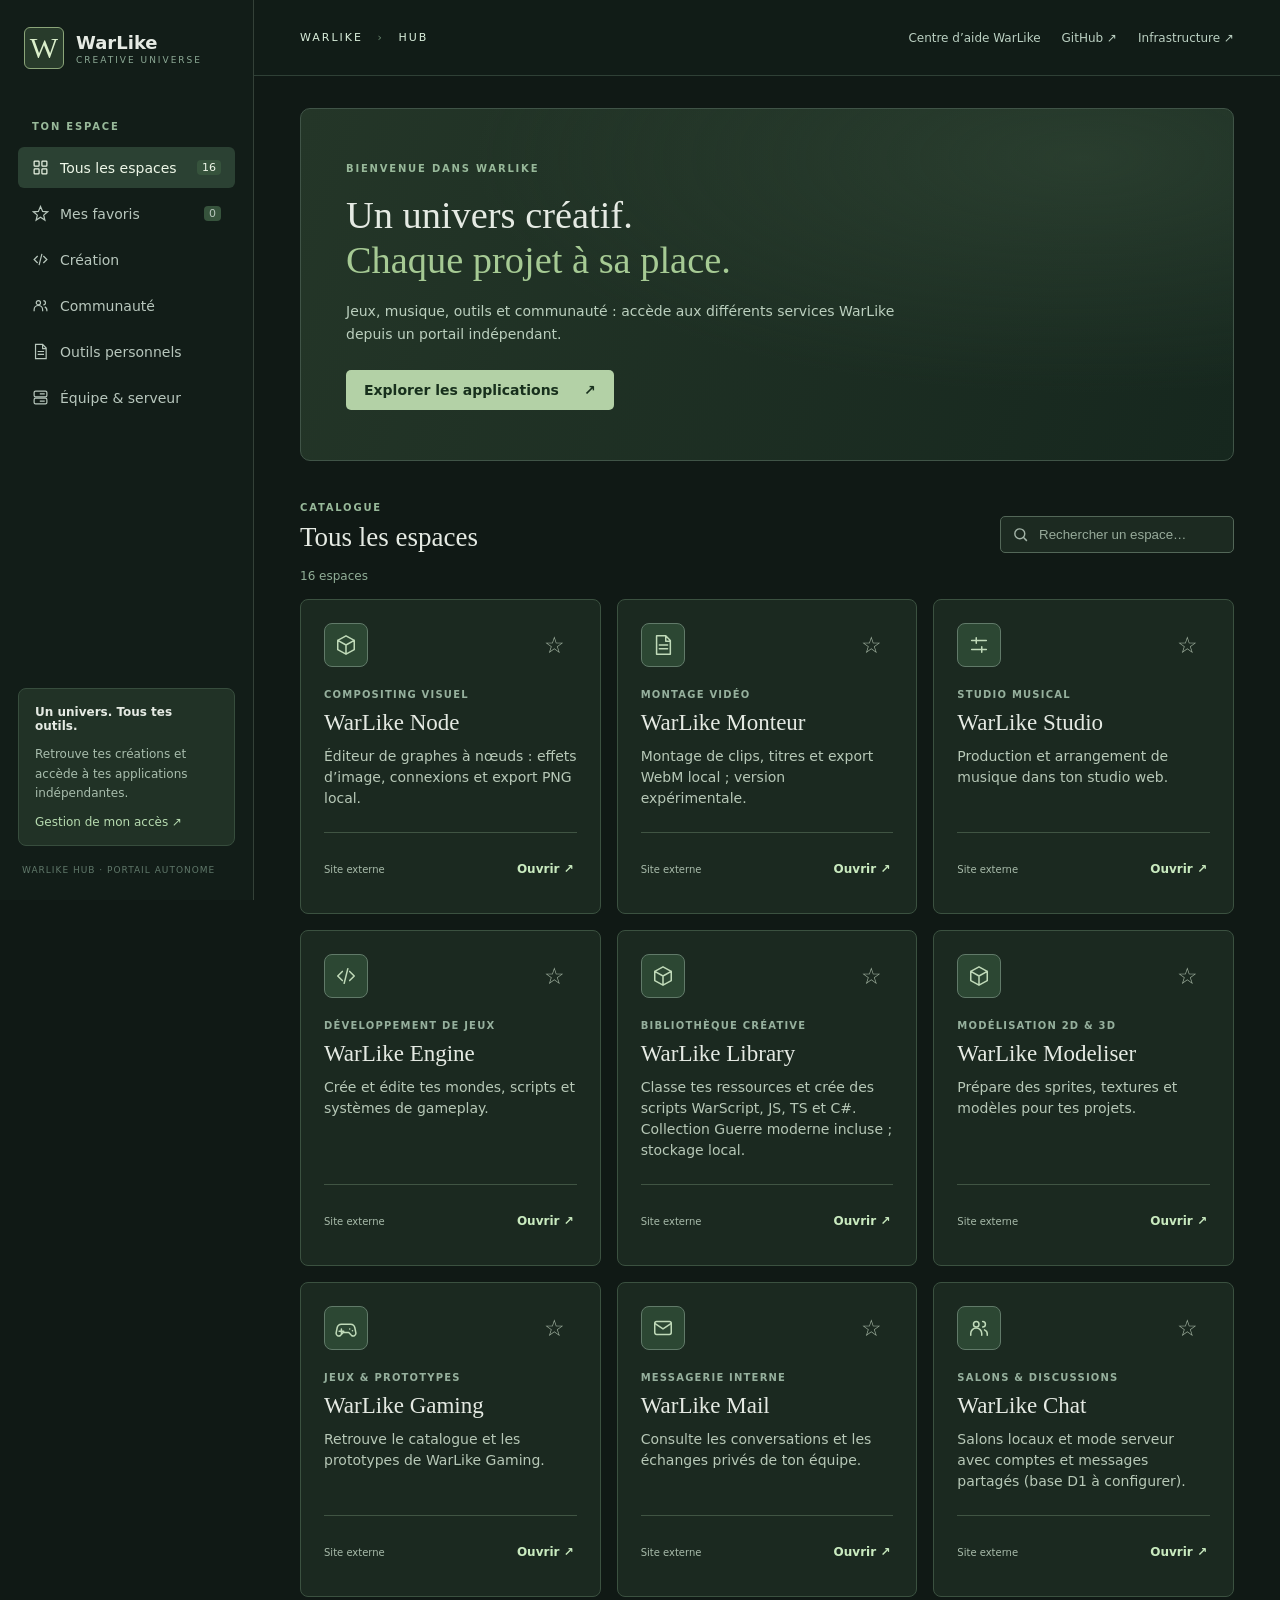
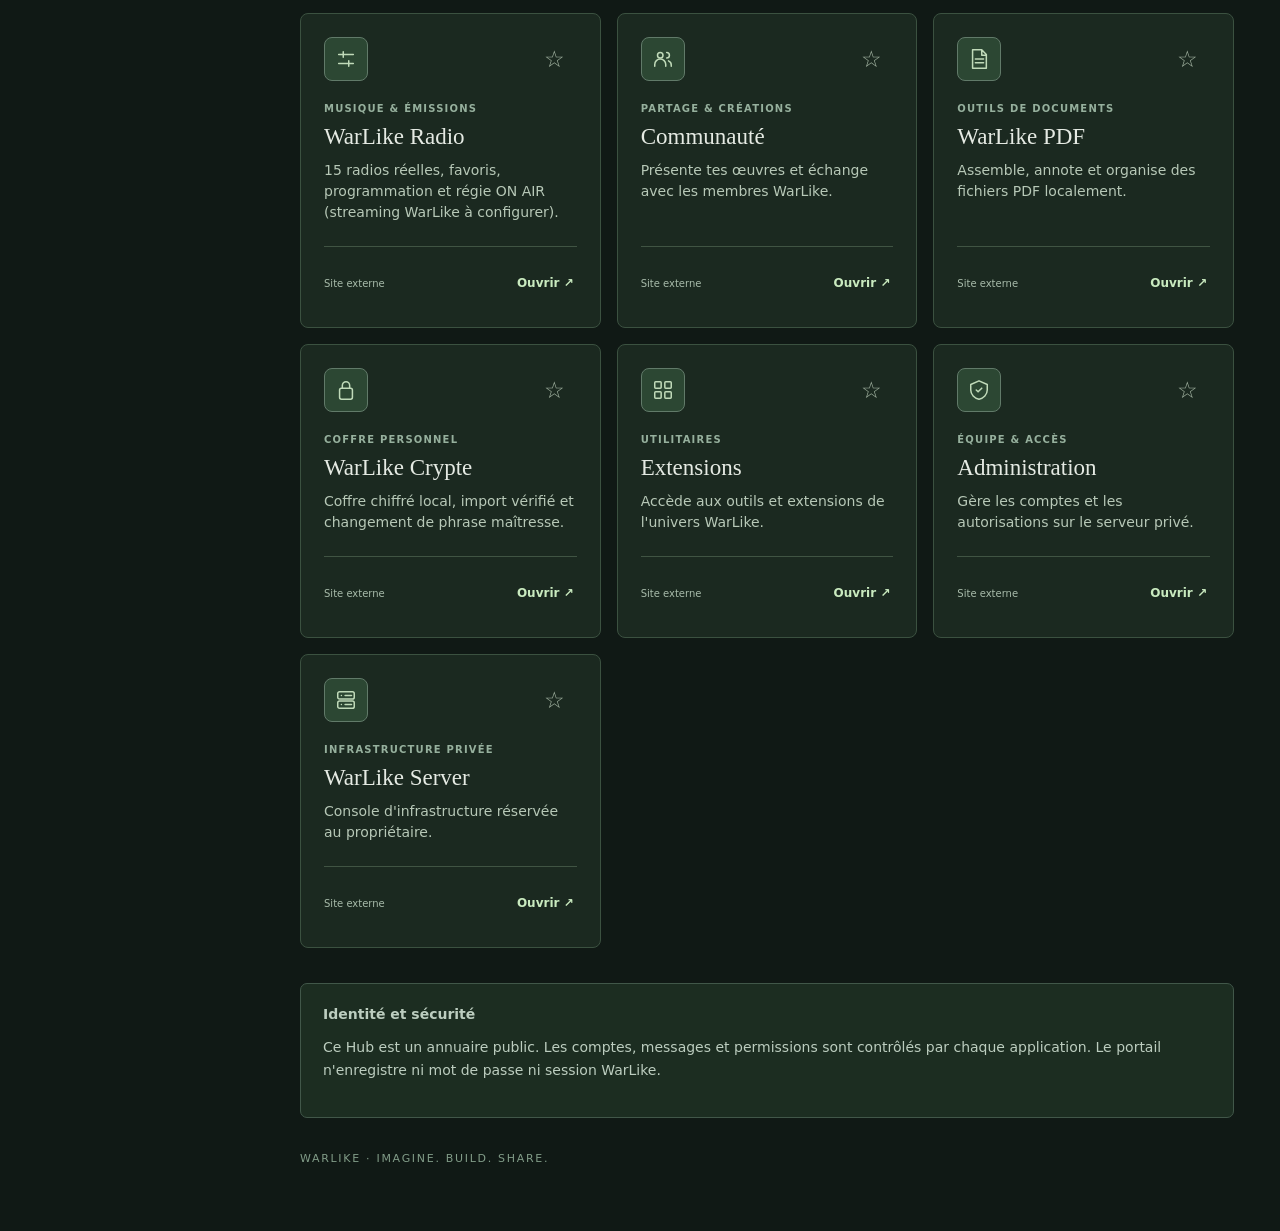
==== index.html @ c3c3ffdd "docs: expose shared user guide in WarLike Hub header" ====
<!doctype html><html lang="fr"><head><meta charset="utf-8"><meta name="viewport" content="width=device-width,initial-scale=1"><meta name="theme-color" content="#111b18"><title>WarLike Hub — Creative Universe</title><link rel="stylesheet" href="./style.css"></head><body><div class="mobileHeader"><button id="menuToggle" class="menuToggle" type="button" aria-controls="sidebar" aria-expanded="false" aria-label="Ouvrir le menu"><span aria-hidden="true">☰</span><span>Menu</span></button><a href="./" class="mobileBrand" aria-label="WarLike Hub accueil">WARLIKE <span>HUB</span></a><a class="mobileExplore" href="#applications">Applications</a></div><div id="menuBackdrop" class="menuBackdrop" hidden></div><div class="layout"><aside class="side" id="sidebar"><a class="brand" href="./" aria-label="WarLike Hub accueil"><span class="mark">W</span><span><strong>WarLike</strong><small>CREATIVE UNIVERSE</small></span></a><div class="sideLabel">TON ESPACE</div><button class="sideClose" id="menuClose" type="button" aria-label="Fermer le menu">✕ Fermer</button><nav id="nav" class="nav" aria-label="Dossiers"></nav><div class="sideNote"><strong>Un univers. Tous tes outils.</strong><p>Retrouve tes créations et accède à tes applications indépendantes.</p><a href="https://warlike-server.vikktor7.chatgpt.site/inscription" target="_blank" rel="noopener noreferrer">Gestion de mon accès ↗</a></div><p class="footSide">WARLIKE HUB · PORTAIL AUTONOME</p></aside><main class="content"><header class="topbar"><div class="crumb">WARLIKE <span>›</span> HUB</div><div class="toplinks"><a href="./guide.html">Centre d’aide WarLike</a><a href="https://github.com/Motherlode94/WarLike-Hub" target="_blank" rel="noopener noreferrer">GitHub ↗</a><a href="https://warlike-server.vikktor7.chatgpt.site/serveur" target="_blank" rel="noopener noreferrer" title="Infrastructure réservée au propriétaire">Infrastructure ↗</a></div></header><div class="inner"><section class="hero"><span class="eyebrow">BIENVENUE DANS WARLIKE</span><h1>Un univers créatif.<br><em>Chaque projet à sa place.</em></h1><p>Jeux, musique, outils et communauté : accède aux différents services WarLike depuis un portail indépendant.</p><a class="primary" href="#applications">Explorer les applications <span aria-hidden="true">↗</span></a></section><section id="applications" class="directory"><div class="directoryHeading"><div><span class="eyebrow">CATALOGUE</span><h2 id="sectionTitle">Tous les espaces</h2></div><label class="search"><span class="sr">Rechercher un service</span><svg viewBox="0 0 24 24" aria-hidden="true"><circle cx="11" cy="11" r="7"/><path d="m16 16 5 5"/></svg><input id="search" type="search" placeholder="Rechercher un espace…"></label></div><div id="info" class="info"></div><div id="cards" class="cards"></div><div id="empty" class="empty" hidden>Aucune application ne correspond à ta recherche.</div></section><section class="notice"><strong>Identité et sécurité</strong><p>Ce Hub est un annuaire public. Les comptes, messages et permissions sont contrôlés par chaque application. Le portail n'enregistre ni mot de passe ni session WarLike.</p></section><footer>WARLIKE · IMAGINE. BUILD. SHARE.</footer></div></main></div><script type="module" src="./app.js"></script></body></html>
---- style.css ----
:root{font:14px system-ui,Inter,'Segoe UI',sans-serif;color:#e5eae3;background:#101915}*{box-sizing:border-box}html{scroll-behavior:smooth}body{margin:0}a{color:inherit;text-decoration:none}a:hover{text-decoration:none}.layout{display:grid;grid-template-columns:254px minmax(0,1fr);min-height:100vh}.side{background:#121d18;border-right:1px solid #344138;padding:25px 18px;display:flex;flex-direction:column;position:sticky;top:0;height:100vh}.brand{display:flex;gap:12px;align-items:center;margin:2px 6px 52px}.mark{width:40px;height:42px;display:grid;place-items:center;border:1px solid #8ba579;background:#283b2b;color:#dbefcb;border-radius:6px;font:30px Georgia}.brand strong{font-size:18px}.brand small{display:block;margin-top:2px;font-size:9px;letter-spacing:2px;color:#8daa96}.sideLabel,.eyebrow{color:#98b99a;font-weight:700;letter-spacing:1.8px;font-size:10px}.sideLabel{padding:0 14px;margin-bottom:15px}.nav{display:grid;gap:5px}.nav button{border:0;color:#b8c7bd;font:inherit;background:none;text-align:left;display:flex;align-items:center;gap:11px;padding:12px 14px;border-radius:6px;cursor:pointer}.nav button:hover,.nav button[aria-current="true"]{background:#2b4133;color:#eef7e8}.nav button svg{width:17px;height:17px;stroke:currentColor;fill:none;stroke-width:1.7}.nav button span{margin-left:auto;background:#36533c;border-radius:4px;padding:1px 5px;font-size:11px}.sideNote{margin-top:auto;background:#213226;border:1px solid #374d3d;padding:16px;border-radius:8px;font-size:12px}.sideNote p{color:#a8bdad;line-height:1.6}.sideNote a{color:#b7dbb0}.footSide{font-size:9px;letter-spacing:1px;color:#60786a;margin:19px 4px 0}.content{min-width:0}.topbar{height:76px;display:flex;align-items:center;justify-content:space-between;gap:12px;padding:0 46px;border-bottom:1px solid #2f4036;background:#111c17}.crumb{font-size:11px;letter-spacing:2px;color:#d9eedb}.crumb span{margin:0 9px;color:#6a876f}.toplinks{display:flex;gap:21px;font-size:12px;color:#bbd0c2}.toplinks a:hover{color:#e8fbe1}.inner{max-width:1600px;margin:auto;padding:32px 46px}.hero{background:radial-gradient(ellipse at 84% 14%,#39503c80,transparent 55%),linear-gradient(110deg,#243628,#16271e);border:1px solid #405447;border-radius:10px;padding:50px 45px;margin-bottom:37px;min-height:292px}.hero h1{font:clamp(32px,3vw,53px)/1.16 Georgia,serif;margin:18px 0}.hero em{color:#a6ca94;font-style:normal}.hero p{max-width:570px;color:#bbcfbe;line-height:1.65}.primary{display:inline-flex;background:#b3d1a6;color:#18301d;font-weight:700;padding:12px 18px;border-radius:5px;margin-top:10px;gap:25px}.primary:hover{background:#cbeabb}.directoryHeading{display:flex;justify-content:space-between;gap:18px;align-items:end}.directoryHeading h2{font:27px Georgia;margin:8px 0 0}.search{display:flex;align-items:center;gap:8px;border:1px solid #536758;border-radius:5px;background:#1c2a21;padding:9px 11px}.search svg{width:17px;height:17px;stroke:#a3b4a8;stroke-width:2;fill:none}.search input{border:0;outline:0;background:transparent;color:#e4ede5;min-width:185px}.search input::placeholder{color:#97aa9a}.info{color:#91ae97;font-size:12px;padding:16px 0}.cards{display:grid;grid-template-columns:repeat(3,minmax(0,1fr));gap:16px}.card{display:flex;flex-direction:column;padding:23px;min-height:255px;background:#1b2920;border:1px solid #3b5140;border-radius:8px;transition:transform .14s,border-color .14s}.card:hover{transform:translateY(-2px);border-color:#799c72}.cardTop{display:flex;justify-content:space-between}.appIcon{width:44px;height:44px;padding:10px;border:1px solid #617a69;border-radius:8px;color:#c0dab9;background:#2c4733}.appIcon svg{width:100%;height:100%;stroke:currentColor;stroke-width:1.65;stroke-linecap:round;stroke-linejoin:round;fill:none}.fav{border:0;background:none;color:#a0b19f;font-size:23px;cursor:pointer}.fav[aria-pressed="true"]{color:#e4bf71}.tag{font-size:10px;letter-spacing:1.2px;color:#96b09d;font-weight:700;margin-top:22px}.card h3{margin:10px 0;font:23px Georgia}.card p{margin:0 0 23px;color:#b7c8b7;line-height:1.5;flex:1}.cardFoot{border-top:1px solid #405443;padding-top:15px;display:flex;justify-content:space-between;align-items:center;font-size:12px}.cardFoot a{color:#c9eabf;font-weight:700}.cardFoot small{color:#a8bbaa}.empty,.notice{padding:22px;background:#1c2d21;border:1px solid #415749;border-radius:7px;color:#bccdbf}.notice{margin-top:35px}.notice p{max-width:900px;line-height:1.6}.inner>footer{padding:34px 0;color:#819c88;font-size:11px;letter-spacing:1.7px}.sr{position:absolute;width:1px;height:1px;overflow:hidden;clip:rect(0,0,0,0)}button:focus-visible,a:focus-visible,input:focus-visible{outline:2px solid #bde4a9;outline-offset:3px}@media(max-width:1250px){.cards{grid-template-columns:repeat(2,minmax(0,1fr))}}@media(max-width:850px){.layout{grid-template-columns:1fr}.side{position:static;height:auto;padding:15px}.brand{margin:0 0 18px}.nav{display:flex;gap:3px;overflow:auto}.nav button{white-space:nowrap}.sideLabel,.sideNote,.footSide{display:none}.topbar{padding:0 18px}.inner{padding:24px 18px}.hero{padding:28px 24px}.cards{grid-template-columns:repeat(2,minmax(0,1fr))}}@media(max-width:570px){.cards{grid-template-columns:1fr}.directoryHeading{align-items:stretch;flex-direction:column}.search input{width:100%}.topbar{height:auto;min-height:60px;padding:12px}.toplinks{gap:10px;font-size:11px}.hero{min-height:auto}.card{min-height:230px}}
/* Mobile navigation, responsive catalog and safe-area support */
.mobileHeader,.sideClose,.menuBackdrop{display:none}
body{overflow-x:hidden}
.card,.directory,.hero,.topbar{min-width:0}
.card h3,.card p{overflow-wrap:anywhere}
.cardFoot a{display:inline-flex;align-items:center;justify-content:center;min-height:42px;padding:8px 3px}
.fav{min-width:44px;min-height:44px;display:grid;place-items:center}
@media(max-width:850px){
 .layout{display:block;min-height:100dvh}
 .mobileHeader{position:sticky;top:0;z-index:30;display:flex;align-items:center;gap:12px;height:64px;padding:0 max(14px,env(safe-area-inset-right)) 0 max(14px,env(safe-area-inset-left));background:#111e17;border-bottom:1px solid #3b5541}
 .menuToggle{display:inline-flex;align-items:center;gap:8px;justify-content:center;color:#ebf5e8;background:#263e2e;border:1px solid #54725a;border-radius:9px;min-height:44px;min-width:76px;padding:0 12px;font:inherit;font-weight:650}
 .menuToggle span:first-child{font-size:21px}
 .mobileBrand{font-weight:850;letter-spacing:1px;font-size:14px;white-space:nowrap}
 .mobileBrand span{color:#add49e}
 .mobileExplore{margin-left:auto;color:#cde7c7;font-weight:650;font-size:12px;padding:12px 0;white-space:nowrap}
 .side{position:fixed;z-index:42;inset:0 auto 0 0;width:min(330px,88vw);height:100dvh;padding:20px 17px max(20px,env(safe-area-inset-bottom));overflow-y:auto;overscroll-behavior:contain;transform:translateX(-105%);transition:transform .22s ease;box-shadow:15px 0 50px #0008;visibility:hidden}
 body.menu-open .side{visibility:visible;transform:translateX(0)}
 .menuBackdrop{position:fixed;inset:0;z-index:40;background:#000b}
 body.menu-open .menuBackdrop{display:block}
 body.menu-open{overflow:hidden}
 .brand{margin:0 0 25px}
 .sideLabel{display:block;margin-top:12px}
 .sideClose{display:block;align-self:flex-end;background:#203629;color:#e2f3de;border:1px solid #55725a;border-radius:8px;padding:10px 12px;min-height:44px;margin-bottom:8px;font:inherit}
 .nav{display:grid;gap:7px;overflow:visible}
 .nav button{min-height:48px;white-space:normal;font-size:14px}
 .sideNote{display:block;margin-top:30px}
 .footSide{display:block}
 .topbar{padding:0 20px;height:56px}
 .inner{padding:22px 20px}
 .hero{padding:30px 26px;margin-bottom:25px}
 .cards{grid-template-columns:repeat(2,minmax(0,1fr));gap:14px}
}
@media(max-width:600px){
 .topbar{gap:8px;flex-wrap:wrap;min-height:54px;height:auto;padding:12px 16px}
 .crumb{font-size:10px;letter-spacing:1px}
 .toplinks{gap:14px;margin-left:auto;font-size:11px;flex-wrap:wrap}
 .inner{padding:18px 14px max(24px,env(safe-area-inset-bottom))}
 .hero{padding:25px 19px;border-radius:12px}
 .hero h1{font-size:clamp(28px,8.4vw,39px);line-height:1.2}
 .hero p{font-size:13px}
 .primary{min-height:46px;align-items:center;justify-content:center;gap:12px}
 .directoryHeading{display:flex;align-items:stretch;flex-direction:column;gap:14px}
 .directoryHeading h2{font-size:25px}
 .search{width:100%;min-height:48px}
 .search input{min-width:0;width:100%;font-size:16px}
 .cards{grid-template-columns:1fr;gap:12px}
 .card{min-height:0;padding:18px 18px 15px}
 .card h3{font-size:22px}
 .card p{margin-bottom:15px}
 .tag{margin-top:12px}
 .cardFoot{gap:12px}
 .cardFoot a{min-width:88px;padding:8px}
 .notice{padding:18px;margin-top:24px}
}
@media(min-width:460px) and (max-width:600px){.cards{grid-template-columns:repeat(2,minmax(0,1fr))}.card{padding:15px}.card h3{font-size:19px}.card p{font-size:12px}}
@media(prefers-reduced-motion:reduce){.side,.card{transition:none!important}}

@media(max-width:850px){#applications{scroll-margin-top:80px}}
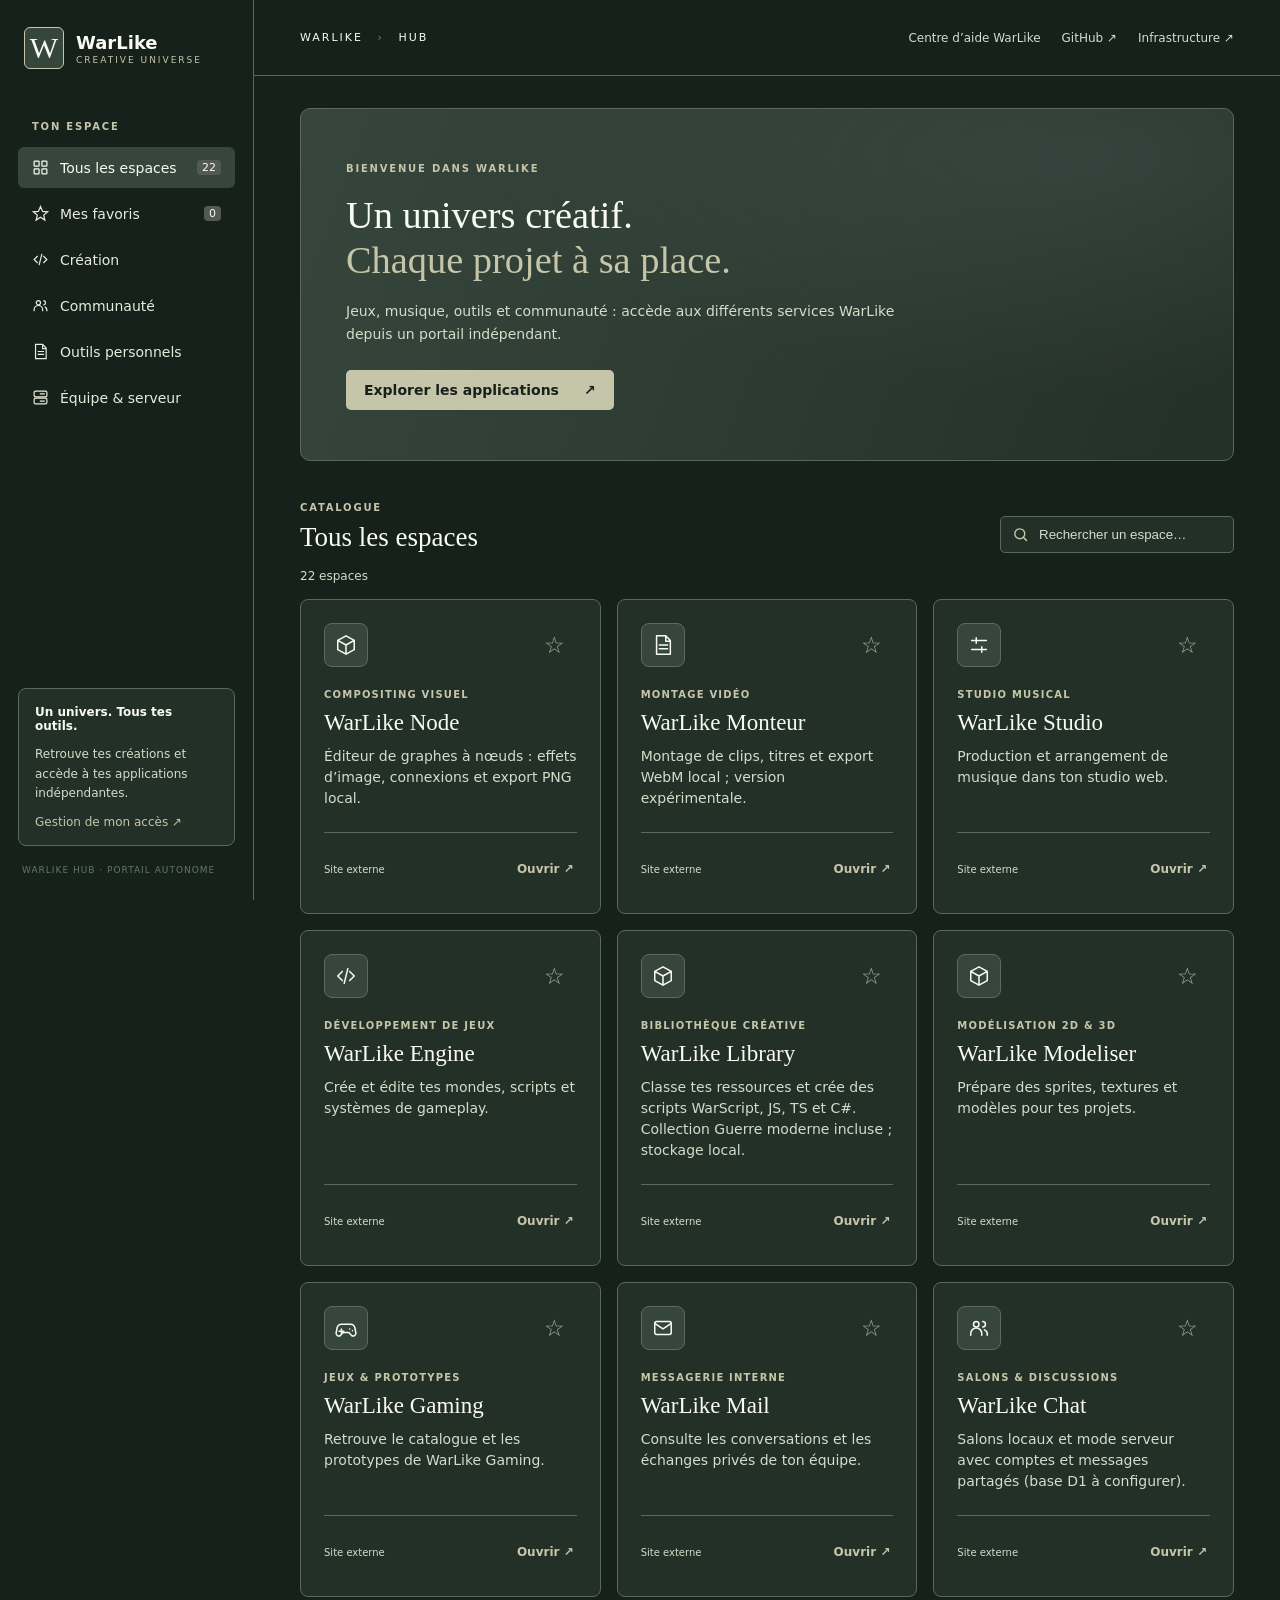
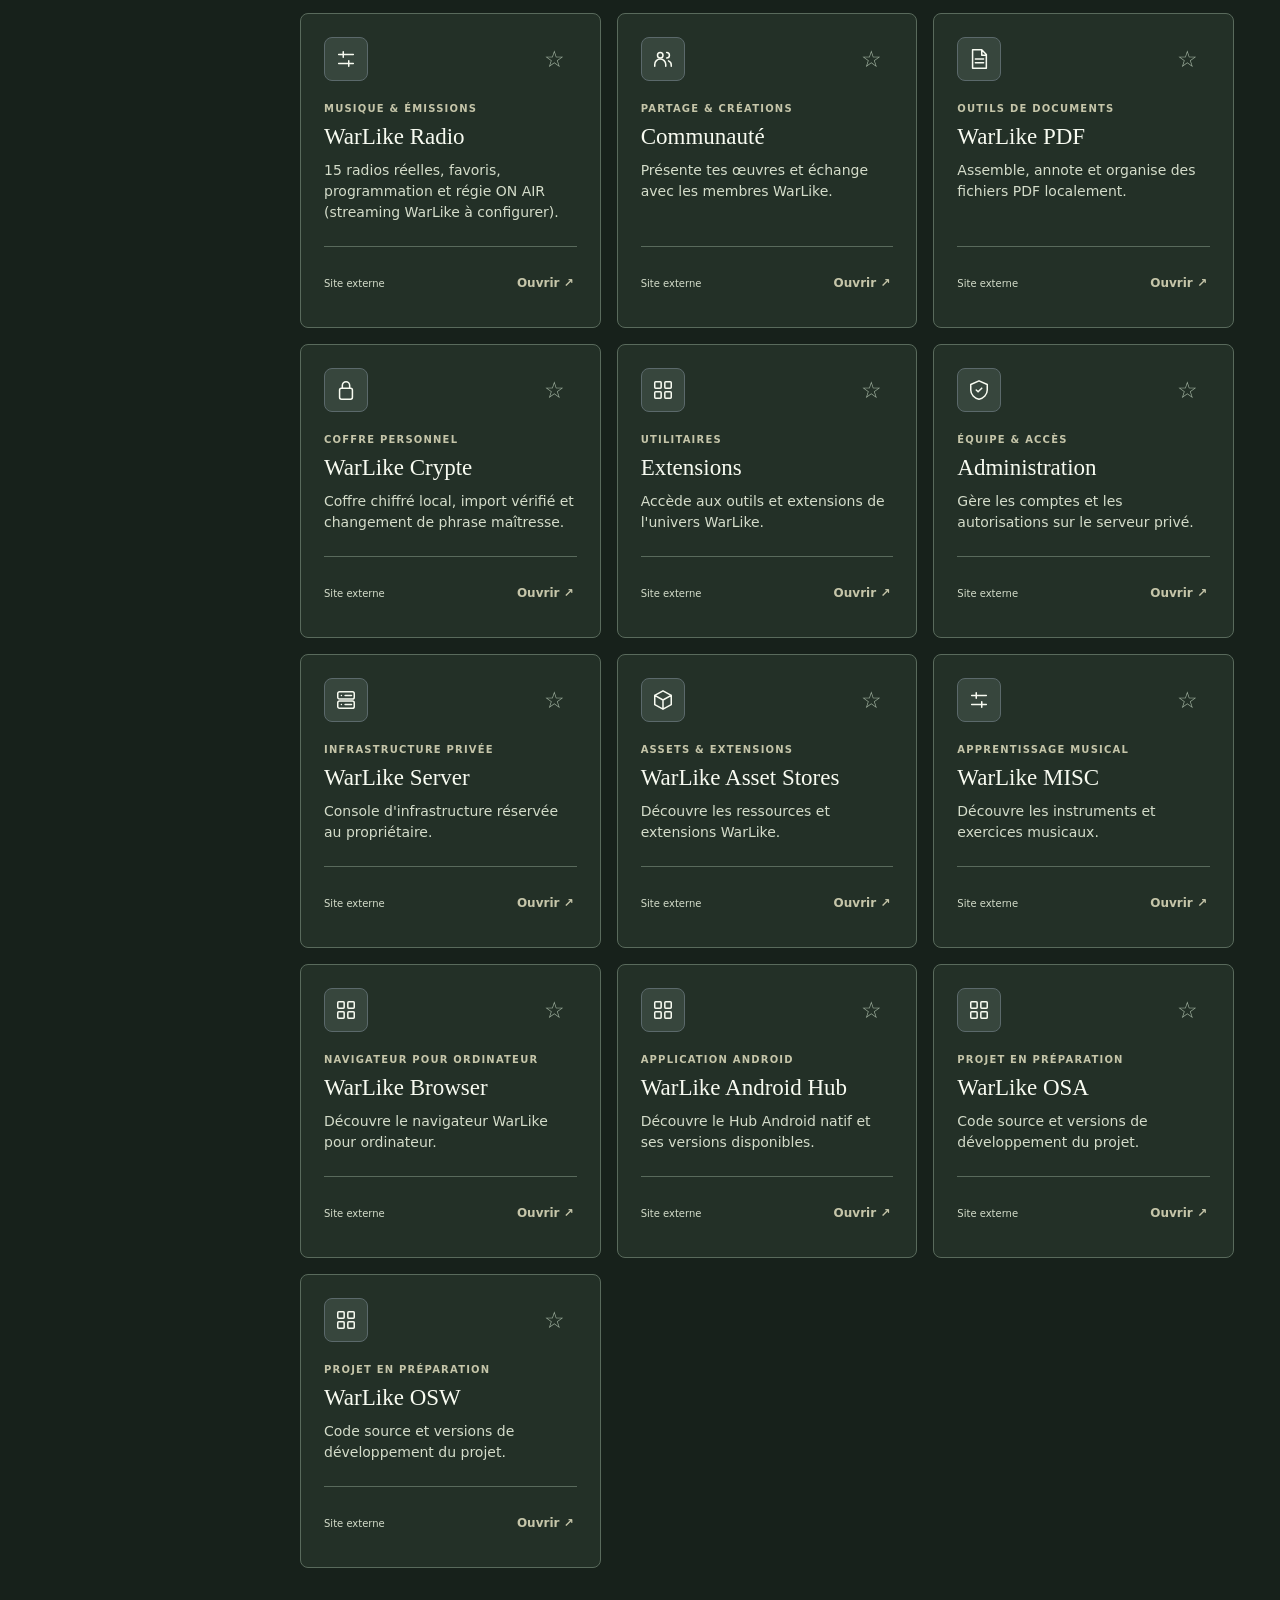
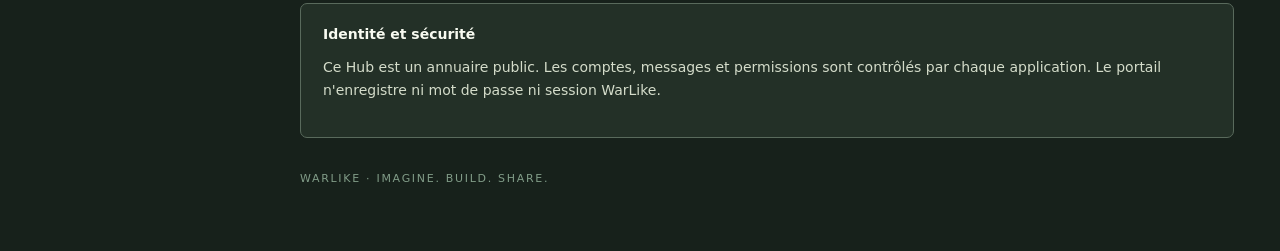
==== commit 44bc6a94: "style: enable shared WarLike palette on Hub home" ====
--- a/index.html
+++ b/index.html
@@ -1 +1 @@
-<!doctype html><html lang="fr"><head><meta charset="utf-8"><meta name="viewport" content="width=device-width,initial-scale=1"><meta name="theme-color" content="#111b18"><title>WarLike Hub — Creative Universe</title><link rel="stylesheet" href="./style.css"></head><body><div class="mobileHeader"><button id="menuToggle" class="menuToggle" type="button" aria-controls="sidebar" aria-expanded="false" aria-label="Ouvrir le menu"><span aria-hidden="true">☰</span><span>Menu</span></button><a href="./" class="mobileBrand" aria-label="WarLike Hub accueil">WARLIKE <span>HUB</span></a><a class="mobileExplore" href="#applications">Applications</a></div><div id="menuBackdrop" class="menuBackdrop" hidden></div><div class="layout"><aside class="side" id="sidebar"><a class="brand" href="./" aria-label="WarLike Hub accueil"><span class="mark">W</span><span><strong>WarLike</strong><small>CREATIVE UNIVERSE</small></span></a><div class="sideLabel">TON ESPACE</div><button class="sideClose" id="menuClose" type="button" aria-label="Fermer le menu">✕ Fermer</button><nav id="nav" class="nav" aria-label="Dossiers"></nav><div class="sideNote"><strong>Un univers. Tous tes outils.</strong><p>Retrouve tes créations et accède à tes applications indépendantes.</p><a href="https://warlike-server.vikktor7.chatgpt.site/inscription" target="_blank" rel="noopener noreferrer">Gestion de mon accès ↗</a></div><p class="footSide">WARLIKE HUB · PORTAIL AUTONOME</p></aside><main class="content"><header class="topbar"><div class="crumb">WARLIKE <span>›</span> HUB</div><div class="toplinks"><a href="./guide.html">Centre d’aide WarLike</a><a href="https://github.com/Motherlode94/WarLike-Hub" target="_blank" rel="noopener noreferrer">GitHub ↗</a><a href="https://warlike-server.vikktor7.chatgpt.site/serveur" target="_blank" rel="noopener noreferrer" title="Infrastructure réservée au propriétaire">Infrastructure ↗</a></div></header><div class="inner"><section class="hero"><span class="eyebrow">BIENVENUE DANS WARLIKE</span><h1>Un univers créatif.<br><em>Chaque projet à sa place.</em></h1><p>Jeux, musique, outils et communauté : accède aux différents services WarLike depuis un portail indépendant.</p><a class="primary" href="#applications">Explorer les applications <span aria-hidden="true">↗</span></a></section><section id="applications" class="directory"><div class="directoryHeading"><div><span class="eyebrow">CATALOGUE</span><h2 id="sectionTitle">Tous les espaces</h2></div><label class="search"><span class="sr">Rechercher un service</span><svg viewBox="0 0 24 24" aria-hidden="true"><circle cx="11" cy="11" r="7"/><path d="m16 16 5 5"/></svg><input id="search" type="search" placeholder="Rechercher un espace…"></label></div><div id="info" class="info"></div><div id="cards" class="cards"></div><div id="empty" class="empty" hidden>Aucune application ne correspond à ta recherche.</div></section><section class="notice"><strong>Identité et sécurité</strong><p>Ce Hub est un annuaire public. Les comptes, messages et permissions sont contrôlés par chaque application. Le portail n'enregistre ni mot de passe ni session WarLike.</p></section><footer>WARLIKE · IMAGINE. BUILD. SHARE.</footer></div></main></div><script type="module" src="./app.js"></script></body></html>+<!doctype html><html lang="fr"><head><meta charset="utf-8"><meta name="viewport" content="width=device-width,initial-scale=1"><meta name="theme-color" content="#111b18"><title>WarLike Hub — Creative Universe</title><link rel="stylesheet" href="./style.css"><link rel="stylesheet" href="./design-system/warlike-palette.css"><link rel="stylesheet" href="./design-system/hub-theme.css"></head><body><div class="mobileHeader"><button id="menuToggle" class="menuToggle" type="button" aria-controls="sidebar" aria-expanded="false" aria-label="Ouvrir le menu"><span aria-hidden="true">☰</span><span>Menu</span></button><a href="./" class="mobileBrand" aria-label="WarLike Hub accueil">WARLIKE <span>HUB</span></a><a class="mobileExplore" href="#applications">Applications</a></div><div id="menuBackdrop" class="menuBackdrop" hidden></div><div class="layout"><aside class="side" id="sidebar"><a class="brand" href="./" aria-label="WarLike Hub accueil"><span class="mark">W</span><span><strong>WarLike</strong><small>CREATIVE UNIVERSE</small></span></a><div class="sideLabel">TON ESPACE</div><button class="sideClose" id="menuClose" type="button" aria-label="Fermer le menu">✕ Fermer</button><nav id="nav" class="nav" aria-label="Dossiers"></nav><div class="sideNote"><strong>Un univers. Tous tes outils.</strong><p>Retrouve tes créations et accède à tes applications indépendantes.</p><a href="https://warlike-server.vikktor7.chatgpt.site/inscription" target="_blank" rel="noopener noreferrer">Gestion de mon accès ↗</a></div><p class="footSide">WARLIKE HUB · PORTAIL AUTONOME</p></aside><main class="content"><header class="topbar"><div class="crumb">WARLIKE <span>›</span> HUB</div><div class="toplinks"><a href="./guide.html">Centre d’aide WarLike</a><a href="https://github.com/Motherlode94/WarLike-Hub" target="_blank" rel="noopener noreferrer">GitHub ↗</a><a href="https://warlike-server.vikktor7.chatgpt.site/serveur" target="_blank" rel="noopener noreferrer" title="Infrastructure réservée au propriétaire">Infrastructure ↗</a></div></header><div class="inner"><section class="hero"><span class="eyebrow">BIENVENUE DANS WARLIKE</span><h1>Un univers créatif.<br><em>Chaque projet à sa place.</em></h1><p>Jeux, musique, outils et communauté : accède aux différents services WarLike depuis un portail indépendant.</p><a class="primary" href="#applications">Explorer les applications <span aria-hidden="true">↗</span></a></section><section id="applications" class="directory"><div class="directoryHeading"><div><span class="eyebrow">CATALOGUE</span><h2 id="sectionTitle">Tous les espaces</h2></div><label class="search"><span class="sr">Rechercher un service</span><svg viewBox="0 0 24 24" aria-hidden="true"><circle cx="11" cy="11" r="7"/><path d="m16 16 5 5"/></svg><input id="search" type="search" placeholder="Rechercher un espace…"></label></div><div id="info" class="info"></div><div id="cards" class="cards"></div><div id="empty" class="empty" hidden>Aucune application ne correspond à ta recherche.</div></section><section class="notice"><strong>Identité et sécurité</strong><p>Ce Hub est un annuaire public. Les comptes, messages et permissions sont contrôlés par chaque application. Le portail n'enregistre ni mot de passe ni session WarLike.</p></section><footer>WARLIKE · IMAGINE. BUILD. SHARE.</footer></div></main></div><script type="module" src="./app.js"></script></body></html>
--- a/design-system/warlike-palette.css
+++ b/design-system/warlike-palette.css
@@ -0,0 +1,29 @@
+/* WarLike Design System v1.0 — canonical five-color palette */
+:root,[data-warlike-theme="light"]{
+  --wl-forest:#37463D;--wl-slate:#5B696B;--wl-graphite:#535953;
+  --wl-ivory:#F8FBF1;--wl-sage:#C5C5A9;
+  --wl-bg:var(--wl-ivory);--wl-surface:#FFFFFF;--wl-surface-alt:#EEF1E6;
+  --wl-text:var(--wl-forest);--wl-text-muted:var(--wl-graphite);
+  --wl-primary:var(--wl-forest);--wl-primary-text:var(--wl-ivory);
+  --wl-secondary:var(--wl-slate);--wl-secondary-text:#FFFFFF;
+  --wl-accent:var(--wl-sage);--wl-accent-text:var(--wl-forest);
+  --wl-border:#B0B7A8;--wl-focus:var(--wl-slate);
+  --wl-radius-sm:8px;--wl-radius-md:14px;--wl-radius-lg:20px;
+  --wl-shadow:0 12px 30px #37463D1A;color-scheme:light;
+}
+[data-warlike-theme="dark"]{
+  --wl-bg:#17211B;--wl-surface:#233027;--wl-surface-alt:var(--wl-forest);
+  --wl-text:var(--wl-ivory);--wl-text-muted:#D4DCCA;
+  --wl-primary:var(--wl-sage);--wl-primary-text:#17211B;
+  --wl-secondary:var(--wl-slate);--wl-secondary-text:#FFFFFF;
+  --wl-accent:var(--wl-sage);--wl-accent-text:#17211B;
+  --wl-border:#596A5C;--wl-focus:var(--wl-sage);
+  --wl-shadow:0 12px 30px #00000040;color-scheme:dark;
+}
+.wl-app{background:var(--wl-bg);color:var(--wl-text)}
+.wl-card{background:var(--wl-surface);color:var(--wl-text);border:1px solid var(--wl-border);border-radius:var(--wl-radius-md);box-shadow:var(--wl-shadow)}
+.wl-button-primary{background:var(--wl-primary);color:var(--wl-primary-text);border:1px solid var(--wl-primary);border-radius:var(--wl-radius-sm)}
+.wl-button-secondary{background:var(--wl-secondary);color:var(--wl-secondary-text);border:1px solid var(--wl-secondary);border-radius:var(--wl-radius-sm)}
+.wl-button-accent{background:var(--wl-accent);color:var(--wl-accent-text);border:1px solid var(--wl-accent);border-radius:var(--wl-radius-sm)}
+.wl-input{color:var(--wl-text);background:var(--wl-surface);border:1px solid var(--wl-border);border-radius:var(--wl-radius-sm)}
+.wl-app :is(button,input,select,textarea,a):focus-visible{outline:3px solid var(--wl-focus);outline-offset:2px}
--- a/design-system/hub-theme.css
+++ b/design-system/hub-theme.css
@@ -0,0 +1,26 @@
+/* WarLike Hub — canonical palette mapped to existing dark interface */
+:root{--wl-forest:#37463D;--wl-slate:#5B696B;--wl-graphite:#535953;--wl-ivory:#F8FBF1;--wl-sage:#C5C5A9;
+--wl-bg:#17211B;--wl-surface:#233027;--wl-surface-alt:#37463D;--wl-text:#F8FBF1;--wl-text-muted:#D4DCCA;--wl-border:#596A5C;--wl-primary:#C5C5A9;--wl-primary-text:#17211B;--wl-focus:#C5C5A9}
+:root,body{color:var(--wl-text);background:var(--wl-bg)}
+.side{background:#17211B;border-color:var(--wl-border)}
+.topbar,.mobileHeader{background:var(--wl-bg);border-color:var(--wl-border)}
+.brand strong,.crumb,.toplinks,.hero h1,.directoryHeading h2,.card h3{color:var(--wl-ivory)}
+.mark{background:var(--wl-forest);border-color:var(--wl-sage);color:var(--wl-ivory)}
+.brand small,.sideLabel,.eyebrow,.tag{color:var(--wl-sage)}
+.nav button{color:#E7EBDD}
+.nav button:hover,.nav button[aria-current="true"]{background:var(--wl-forest);color:var(--wl-ivory)}
+.nav button span{background:var(--wl-graphite);color:var(--wl-ivory)}
+.sideNote,.search,.empty,.notice{background:var(--wl-surface);border-color:var(--wl-border);color:var(--wl-text)}
+.sideNote p,.hero p,.card p,.notice p,.toplinks,.info,.cardFoot small{color:#D4DCCA}
+.sideNote a,.cardFoot a,.hero em{color:var(--wl-sage)}
+.hero{background:radial-gradient(ellipse at 84% 14%,#5B696B45,transparent 55%),linear-gradient(110deg,#37463D,#233027);border-color:var(--wl-border)}
+.primary{background:var(--wl-sage);color:#17211B}
+.primary:hover{background:var(--wl-ivory);color:#17211B}
+.card{background:var(--wl-surface);border-color:var(--wl-border)}
+.card:hover{border-color:var(--wl-sage)}
+.appIcon{background:var(--wl-forest);border-color:var(--wl-slate);color:var(--wl-ivory)}
+.cardFoot{border-color:var(--wl-border)}
+.search svg{stroke:var(--wl-sage)}
+.search input{color:var(--wl-ivory)}
+.search input::placeholder{color:#D4DCCA}
+button:focus-visible,a:focus-visible,input:focus-visible{outline:3px solid var(--wl-focus);outline-offset:3px}
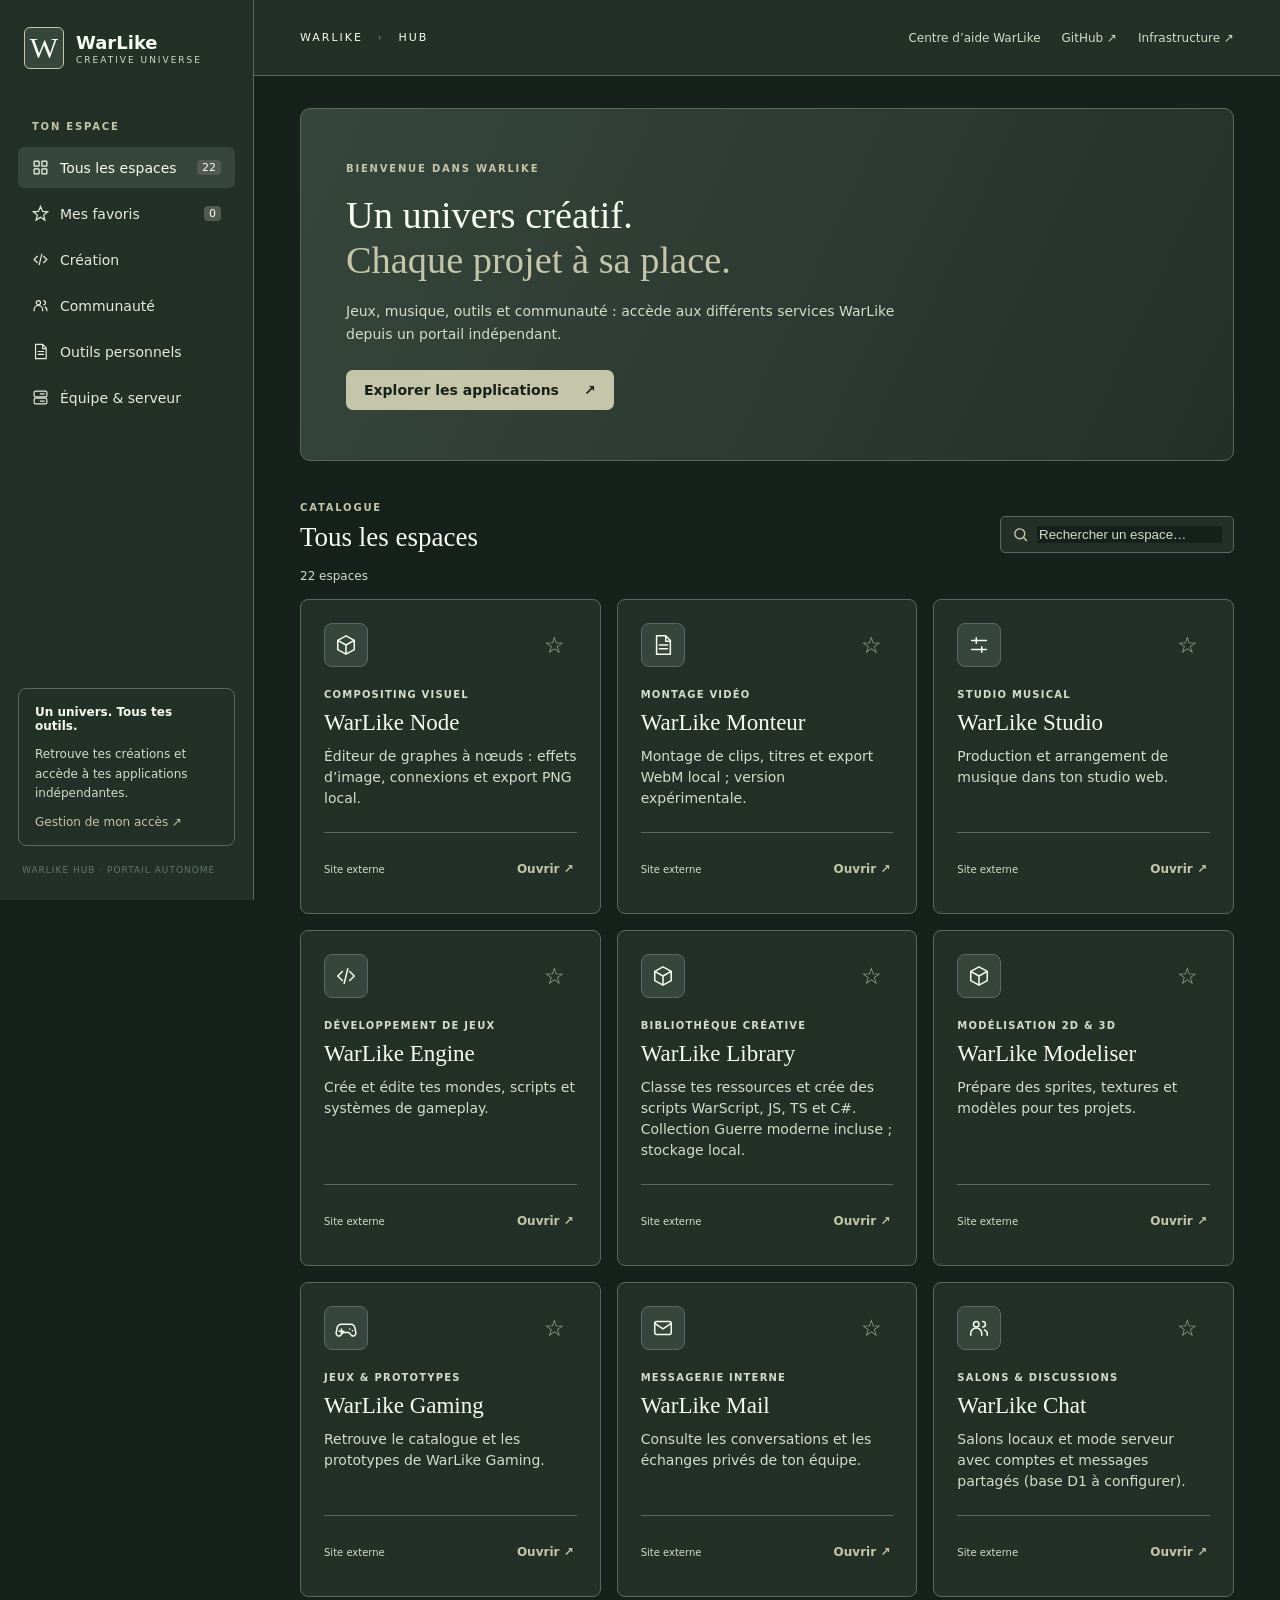
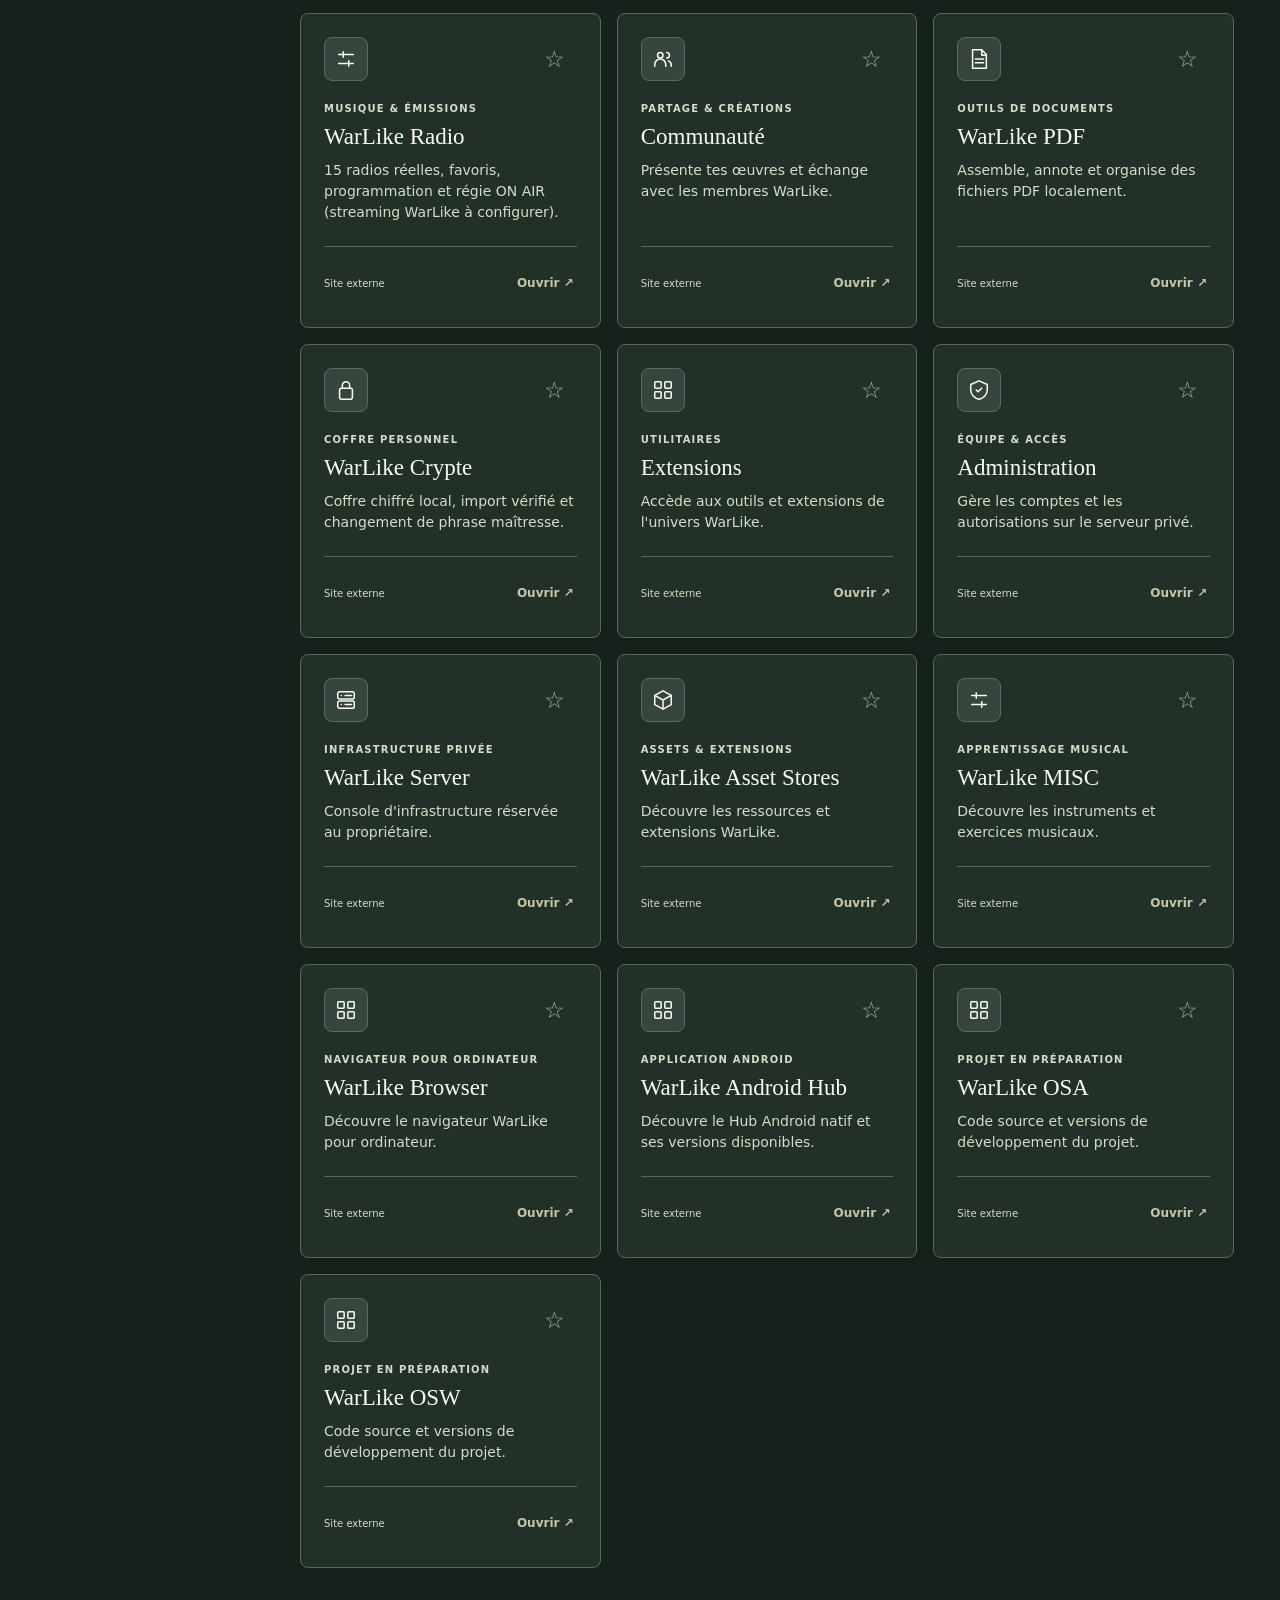
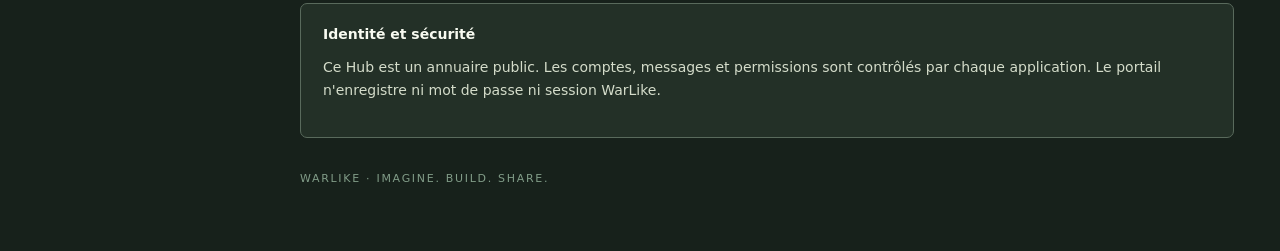
==== commit c06db89c: "Unify WarLike shell around the canonical local theme foundation" ====
--- a/index.html
+++ b/index.html
@@ -1 +1,4 @@
-<!doctype html><html lang="fr"><head><meta charset="utf-8"><meta name="viewport" content="width=device-width,initial-scale=1"><meta name="theme-color" content="#111b18"><title>WarLike Hub — Creative Universe</title><link rel="stylesheet" href="./style.css"><link rel="stylesheet" href="./design-system/warlike-palette.css"><link rel="stylesheet" href="./design-system/hub-theme.css"></head><body><div class="mobileHeader"><button id="menuToggle" class="menuToggle" type="button" aria-controls="sidebar" aria-expanded="false" aria-label="Ouvrir le menu"><span aria-hidden="true">☰</span><span>Menu</span></button><a href="./" class="mobileBrand" aria-label="WarLike Hub accueil">WARLIKE <span>HUB</span></a><a class="mobileExplore" href="#applications">Applications</a></div><div id="menuBackdrop" class="menuBackdrop" hidden></div><div class="layout"><aside class="side" id="sidebar"><a class="brand" href="./" aria-label="WarLike Hub accueil"><span class="mark">W</span><span><strong>WarLike</strong><small>CREATIVE UNIVERSE</small></span></a><div class="sideLabel">TON ESPACE</div><button class="sideClose" id="menuClose" type="button" aria-label="Fermer le menu">✕ Fermer</button><nav id="nav" class="nav" aria-label="Dossiers"></nav><div class="sideNote"><strong>Un univers. Tous tes outils.</strong><p>Retrouve tes créations et accède à tes applications indépendantes.</p><a href="https://warlike-server.vikktor7.chatgpt.site/inscription" target="_blank" rel="noopener noreferrer">Gestion de mon accès ↗</a></div><p class="footSide">WARLIKE HUB · PORTAIL AUTONOME</p></aside><main class="content"><header class="topbar"><div class="crumb">WARLIKE <span>›</span> HUB</div><div class="toplinks"><a href="./guide.html">Centre d’aide WarLike</a><a href="https://github.com/Motherlode94/WarLike-Hub" target="_blank" rel="noopener noreferrer">GitHub ↗</a><a href="https://warlike-server.vikktor7.chatgpt.site/serveur" target="_blank" rel="noopener noreferrer" title="Infrastructure réservée au propriétaire">Infrastructure ↗</a></div></header><div class="inner"><section class="hero"><span class="eyebrow">BIENVENUE DANS WARLIKE</span><h1>Un univers créatif.<br><em>Chaque projet à sa place.</em></h1><p>Jeux, musique, outils et communauté : accède aux différents services WarLike depuis un portail indépendant.</p><a class="primary" href="#applications">Explorer les applications <span aria-hidden="true">↗</span></a></section><section id="applications" class="directory"><div class="directoryHeading"><div><span class="eyebrow">CATALOGUE</span><h2 id="sectionTitle">Tous les espaces</h2></div><label class="search"><span class="sr">Rechercher un service</span><svg viewBox="0 0 24 24" aria-hidden="true"><circle cx="11" cy="11" r="7"/><path d="m16 16 5 5"/></svg><input id="search" type="search" placeholder="Rechercher un espace…"></label></div><div id="info" class="info"></div><div id="cards" class="cards"></div><div id="empty" class="empty" hidden>Aucune application ne correspond à ta recherche.</div></section><section class="notice"><strong>Identité et sécurité</strong><p>Ce Hub est un annuaire public. Les comptes, messages et permissions sont contrôlés par chaque application. Le portail n'enregistre ni mot de passe ni session WarLike.</p></section><footer>WARLIKE · IMAGINE. BUILD. SHARE.</footer></div></main></div><script type="module" src="./app.js"></script></body></html>+<!doctype html><html data-warlike-app="warlike-hub" lang="fr"><head><meta charset="utf-8"><meta name="viewport" content="width=device-width,initial-scale=1"><meta name="theme-color" content="#111b18"><title>WarLike Hub — Creative Universe</title><link rel="stylesheet" href="./style.css"><link rel="stylesheet" href="./design-system/warlike-palette.css"><link rel="stylesheet" href="./design-system/hub-theme.css">
+<link rel="stylesheet" href="./design-system/warlike-foundation.css?v=1.1">
+<link rel="stylesheet" href="./design-system/warlike-shell.css?v=1.1">
+</head><body><div class="mobileHeader"><button id="menuToggle" class="menuToggle" type="button" aria-controls="sidebar" aria-expanded="false" aria-label="Ouvrir le menu"><span aria-hidden="true">☰</span><span>Menu</span></button><a href="./" class="mobileBrand" aria-label="WarLike Hub accueil">WARLIKE <span>HUB</span></a><a class="mobileExplore" href="#applications">Applications</a></div><div id="menuBackdrop" class="menuBackdrop" hidden></div><div class="layout"><aside class="side" id="sidebar"><a class="brand" href="./" aria-label="WarLike Hub accueil"><span class="mark">W</span><span><strong>WarLike</strong><small>CREATIVE UNIVERSE</small></span></a><div class="sideLabel">TON ESPACE</div><button class="sideClose" id="menuClose" type="button" aria-label="Fermer le menu">✕ Fermer</button><nav id="nav" class="nav" aria-label="Dossiers"></nav><div class="sideNote"><strong>Un univers. Tous tes outils.</strong><p>Retrouve tes créations et accède à tes applications indépendantes.</p><a href="https://warlike-server.vikktor7.chatgpt.site/inscription" target="_blank" rel="noopener noreferrer">Gestion de mon accès ↗</a></div><p class="footSide">WARLIKE HUB · PORTAIL AUTONOME</p></aside><main class="content"><header class="topbar"><div class="crumb">WARLIKE <span>›</span> HUB</div><div class="toplinks"><a href="./guide.html">Centre d’aide WarLike</a><a href="https://github.com/Motherlode94/WarLike-Hub" target="_blank" rel="noopener noreferrer">GitHub ↗</a><a href="https://warlike-server.vikktor7.chatgpt.site/serveur" target="_blank" rel="noopener noreferrer" title="Infrastructure réservée au propriétaire">Infrastructure ↗</a></div></header><div class="inner"><section class="hero"><span class="eyebrow">BIENVENUE DANS WARLIKE</span><h1>Un univers créatif.<br><em>Chaque projet à sa place.</em></h1><p>Jeux, musique, outils et communauté : accède aux différents services WarLike depuis un portail indépendant.</p><a class="primary" href="#applications">Explorer les applications <span aria-hidden="true">↗</span></a></section><section id="applications" class="directory"><div class="directoryHeading"><div><span class="eyebrow">CATALOGUE</span><h2 id="sectionTitle">Tous les espaces</h2></div><label class="search"><span class="sr">Rechercher un service</span><svg viewBox="0 0 24 24" aria-hidden="true"><circle cx="11" cy="11" r="7"/><path d="m16 16 5 5"/></svg><input id="search" type="search" placeholder="Rechercher un espace…"></label></div><div id="info" class="info"></div><div id="cards" class="cards"></div><div id="empty" class="empty" hidden>Aucune application ne correspond à ta recherche.</div></section><section class="notice"><strong>Identité et sécurité</strong><p>Ce Hub est un annuaire public. Les comptes, messages et permissions sont contrôlés par chaque application. Le portail n'enregistre ni mot de passe ni session WarLike.</p></section><footer>WARLIKE · IMAGINE. BUILD. SHARE.</footer></div></main></div><script type="module" src="./app.js"></script></body></html>
--- a/design-system/warlike-shell.css
+++ b/design-system/warlike-shell.css
@@ -0,0 +1,13 @@
+/* WarLike shell adapter — presentation only; retain app layout and semantic states. */
+html[data-warlike-app="warlike-hub"],html[data-warlike-app="warlike-hub"] body.light{--bg:var(--wl-bg);--panel:var(--wl-surface);--panel2:var(--wl-surface-alt);--surface:var(--wl-surface);--soft:var(--wl-surface-alt);--side:var(--wl-bg);--line:var(--wl-border);--text:var(--wl-text);--white:var(--wl-text);--muted:var(--wl-text-muted);--accent:var(--wl-accent);--green:var(--wl-accent);--primary:var(--wl-primary);--teal:var(--wl-accent);}
+html[data-warlike-app="warlike-hub"] :is(.side,.topbar,.mobileHeader,.card,.search,.sideNote,.empty,.notice){background:var(--wl-surface);border-color:var(--wl-border);color:var(--wl-text)}
+html[data-warlike-app="warlike-hub"] :is(.hero,.welcome){background:linear-gradient(115deg,var(--wl-surface-alt),var(--wl-surface));border-color:var(--wl-border);color:var(--wl-text)}
+html[data-warlike-app="warlike-hub"] :is(.brand small,.brand-sub,.muted,.hint,.tag,.pill,.kicker,.side-title){color:var(--wl-text-muted)}
+html[data-warlike-app="warlike-hub"] :is(.eyebrow,.brand em,.brand b,.brand strong span,.logo span){color:var(--wl-accent)}
+html[data-warlike-app="warlike-hub"] :is(.primary,.btn.primary,.button:not(.secondary),.cta,.read,.new-room,.export-btn,.compose-launch,.hub-primary){background:var(--wl-primary);border-color:var(--wl-primary);color:var(--wl-primary-text);border-radius:var(--wl-radius-sm)}
+html[data-warlike-app="warlike-hub"] :is(.primary,.btn.primary,.cta,.read,.export-btn,.compose-launch):hover:not(:disabled){background:var(--wl-surface-alt);color:var(--wl-text);border-color:var(--wl-focus)}
+html[data-warlike-app="warlike-hub"] :is(.btn:not(.primary),.secondary,.button.secondary,.ghost,.outline,.import-button,.header-actions button){background:var(--wl-surface-alt);border-color:var(--wl-border);color:var(--wl-text)}
+html[data-warlike-app="warlike-hub"] :is(input:not([type=color]):not([type=range]):not([type=checkbox]):not([type=radio]):not([type=file]),select,textarea){background:var(--wl-bg);border-color:var(--wl-border);color:var(--wl-text)}
+html[data-warlike-app="warlike-hub"] :is(input,textarea)::placeholder{color:var(--wl-text-muted);opacity:1}
+html[data-warlike-app="warlike-hub"] :is(nav button,nav a,.nav button,.filters button,.filter,.tab):is(.active,[aria-current=page],[aria-current=true],[aria-pressed=true]){background:var(--wl-surface-alt);border-color:var(--wl-focus);color:var(--wl-text)}
+html[data-warlike-app="warlike-hub"] :is(.mark,.brand-mark,.logo:not(a),.brand .mark){background:var(--wl-forest);border-color:var(--wl-sage);color:var(--wl-ivory)}
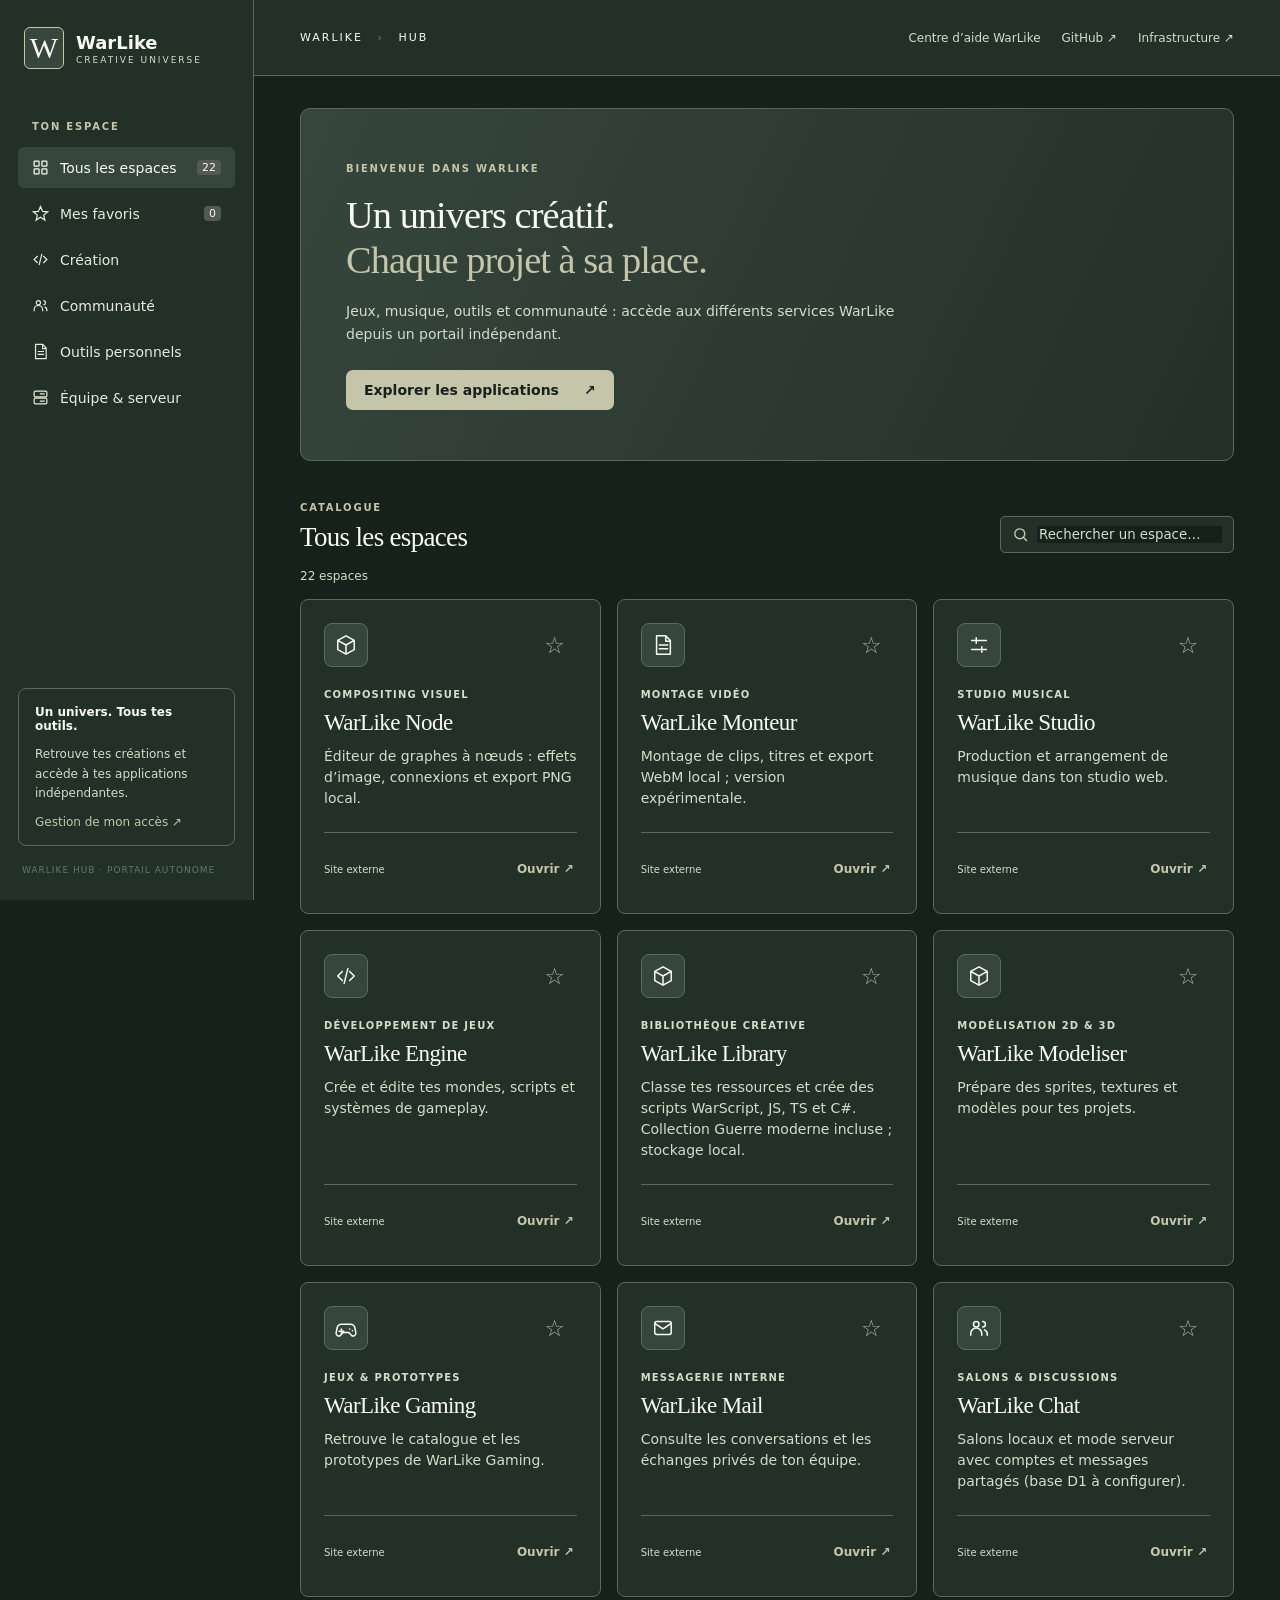
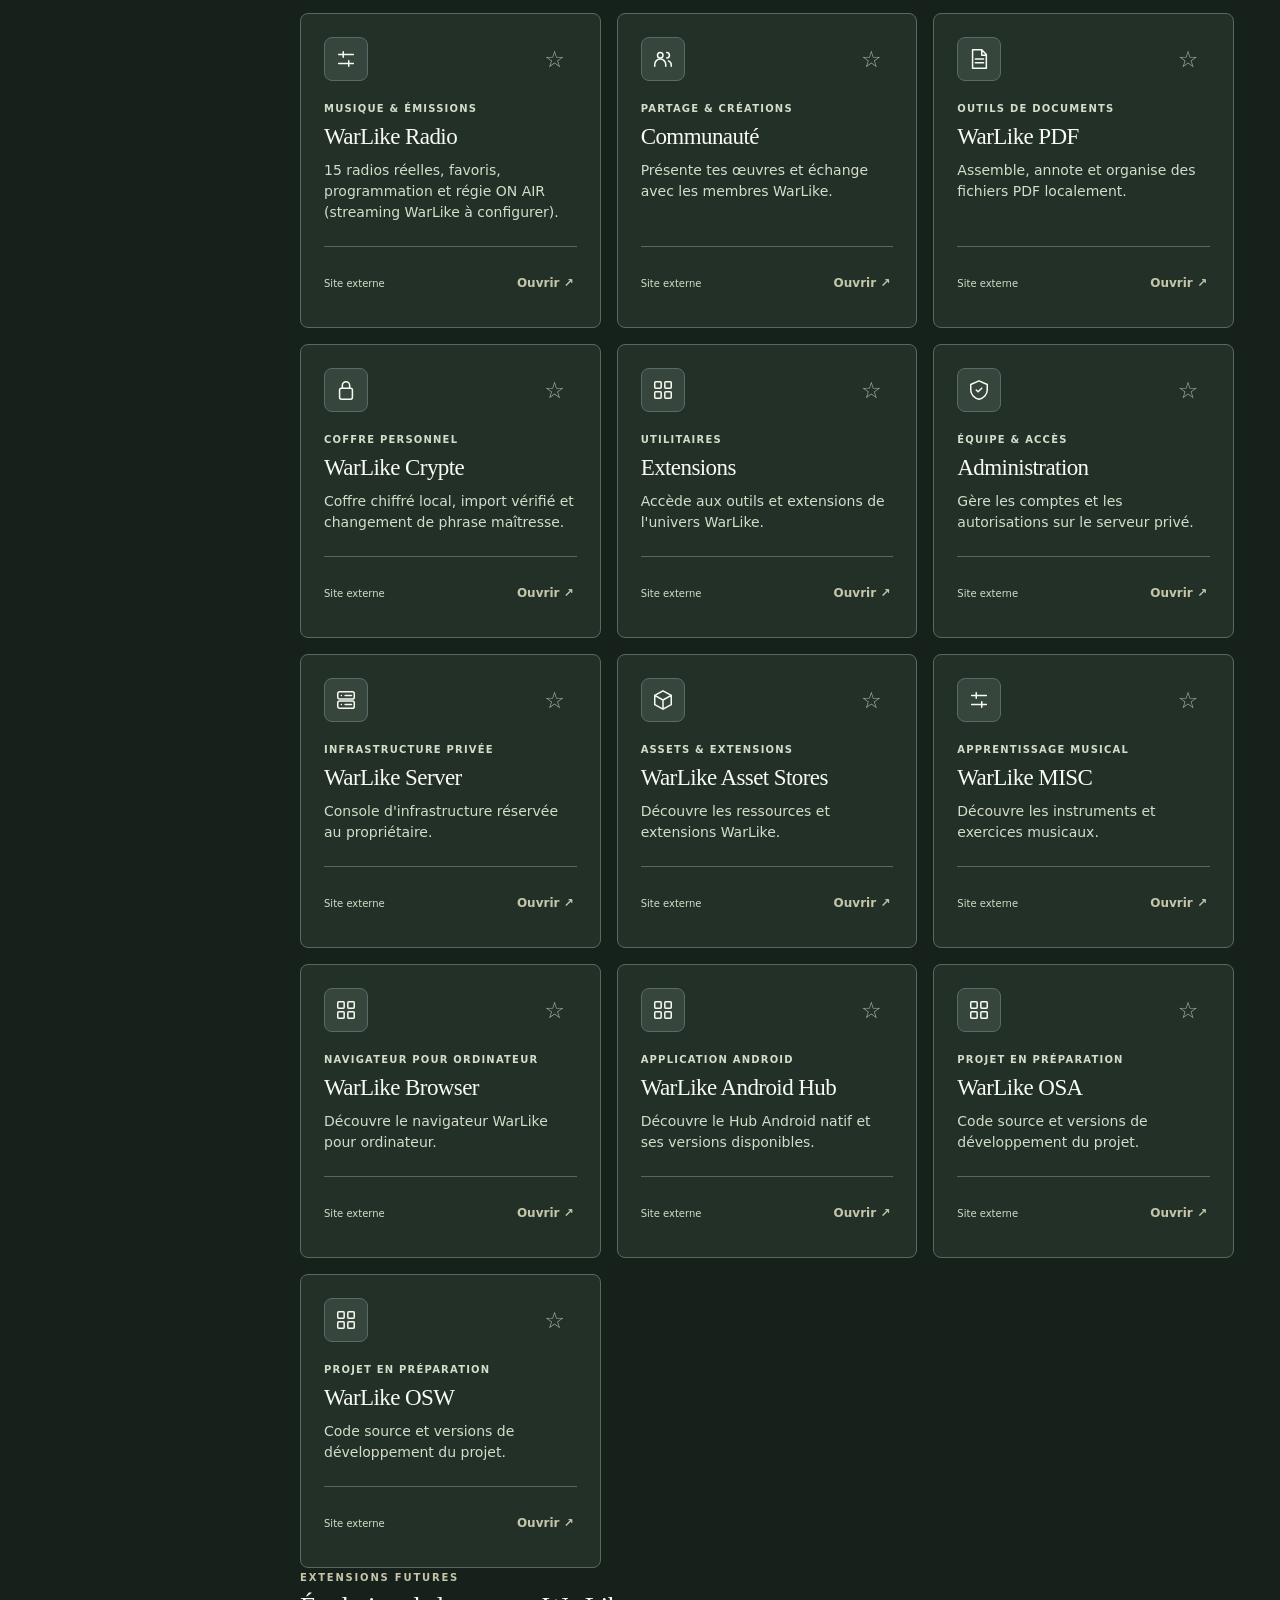
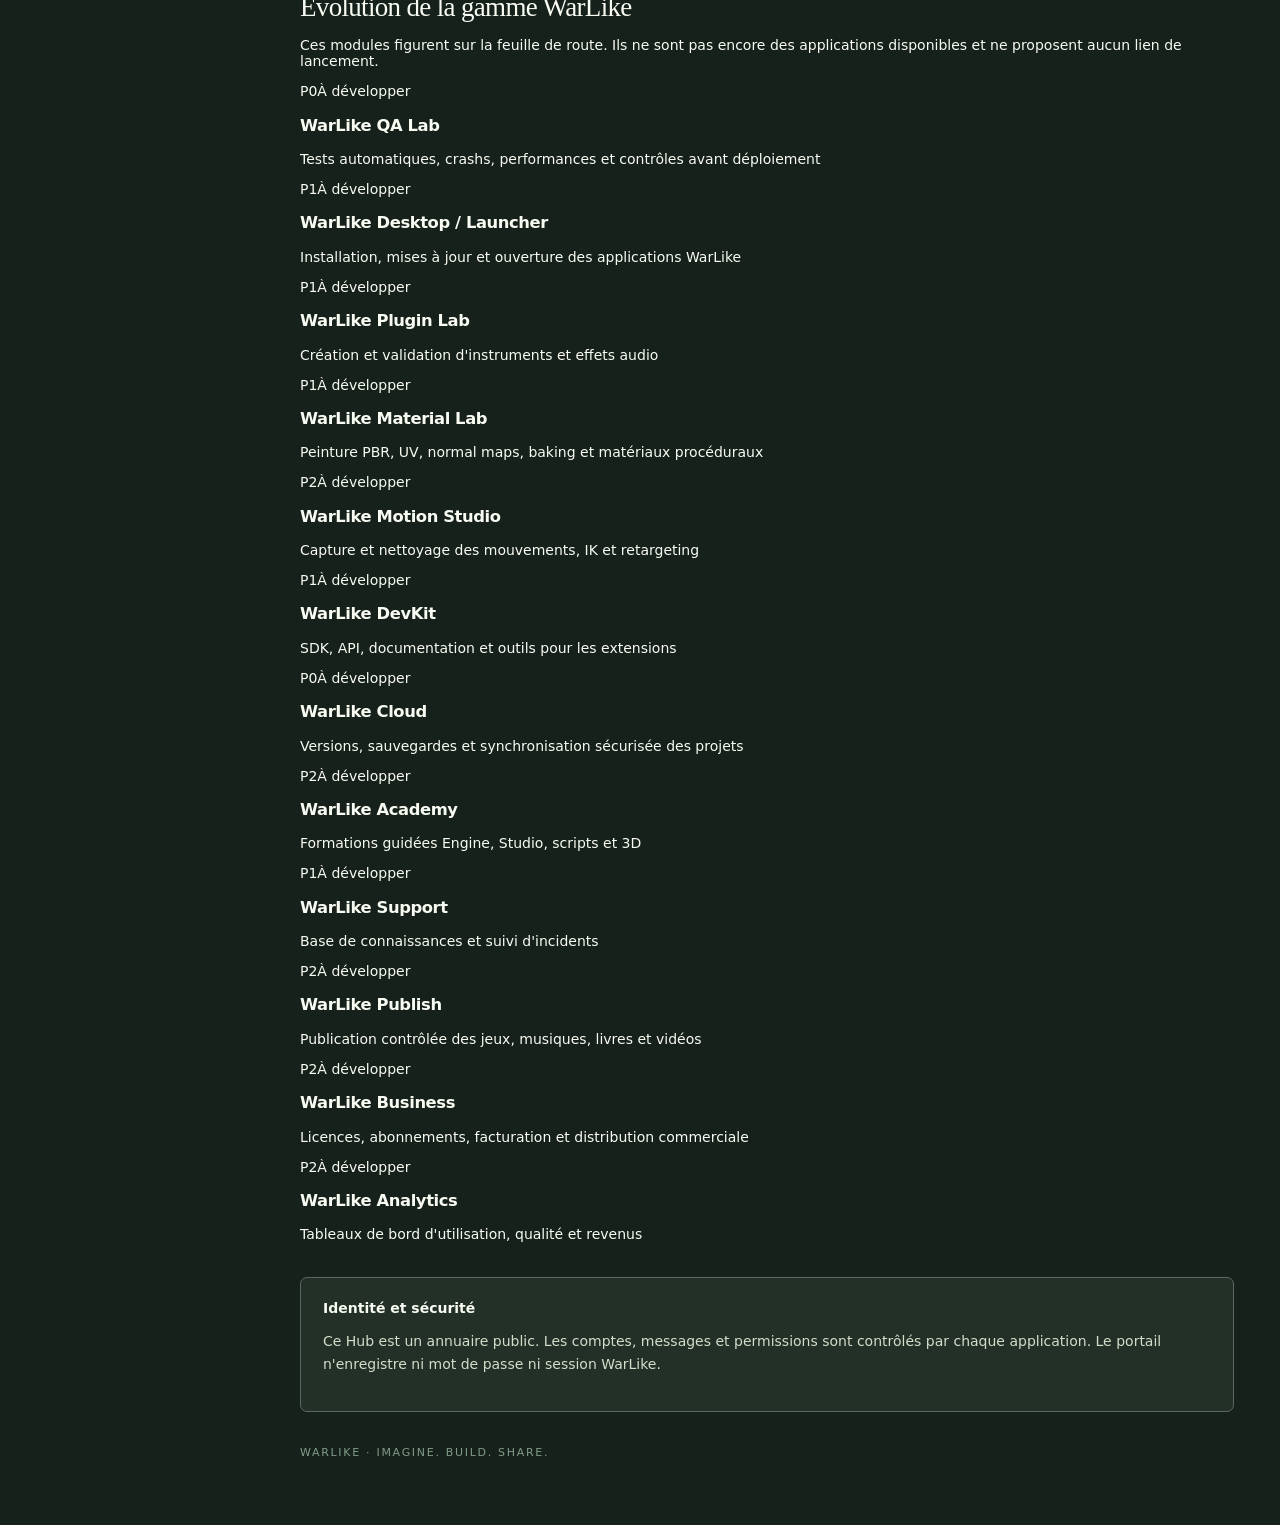
==== commit 31590b4d: "feat(hub): show upcoming suite modules separately from live apps" ====
--- a/index.html
+++ b/index.html
@@ -1,4 +1,4 @@
 <!doctype html><html data-warlike-app="warlike-hub" lang="fr"><head><meta charset="utf-8"><meta name="viewport" content="width=device-width,initial-scale=1"><meta name="theme-color" content="#111b18"><title>WarLike Hub — Creative Universe</title><link rel="stylesheet" href="./style.css"><link rel="stylesheet" href="./design-system/warlike-palette.css"><link rel="stylesheet" href="./design-system/hub-theme.css">
 <link rel="stylesheet" href="./design-system/warlike-foundation.css?v=1.1">
 <link rel="stylesheet" href="./design-system/warlike-shell.css?v=1.1">
-</head><body><div class="mobileHeader"><button id="menuToggle" class="menuToggle" type="button" aria-controls="sidebar" aria-expanded="false" aria-label="Ouvrir le menu"><span aria-hidden="true">☰</span><span>Menu</span></button><a href="./" class="mobileBrand" aria-label="WarLike Hub accueil">WARLIKE <span>HUB</span></a><a class="mobileExplore" href="#applications">Applications</a></div><div id="menuBackdrop" class="menuBackdrop" hidden></div><div class="layout"><aside class="side" id="sidebar"><a class="brand" href="./" aria-label="WarLike Hub accueil"><span class="mark">W</span><span><strong>WarLike</strong><small>CREATIVE UNIVERSE</small></span></a><div class="sideLabel">TON ESPACE</div><button class="sideClose" id="menuClose" type="button" aria-label="Fermer le menu">✕ Fermer</button><nav id="nav" class="nav" aria-label="Dossiers"></nav><div class="sideNote"><strong>Un univers. Tous tes outils.</strong><p>Retrouve tes créations et accède à tes applications indépendantes.</p><a href="https://warlike-server.vikktor7.chatgpt.site/inscription" target="_blank" rel="noopener noreferrer">Gestion de mon accès ↗</a></div><p class="footSide">WARLIKE HUB · PORTAIL AUTONOME</p></aside><main class="content"><header class="topbar"><div class="crumb">WARLIKE <span>›</span> HUB</div><div class="toplinks"><a href="./guide.html">Centre d’aide WarLike</a><a href="https://github.com/Motherlode94/WarLike-Hub" target="_blank" rel="noopener noreferrer">GitHub ↗</a><a href="https://warlike-server.vikktor7.chatgpt.site/serveur" target="_blank" rel="noopener noreferrer" title="Infrastructure réservée au propriétaire">Infrastructure ↗</a></div></header><div class="inner"><section class="hero"><span class="eyebrow">BIENVENUE DANS WARLIKE</span><h1>Un univers créatif.<br><em>Chaque projet à sa place.</em></h1><p>Jeux, musique, outils et communauté : accède aux différents services WarLike depuis un portail indépendant.</p><a class="primary" href="#applications">Explorer les applications <span aria-hidden="true">↗</span></a></section><section id="applications" class="directory"><div class="directoryHeading"><div><span class="eyebrow">CATALOGUE</span><h2 id="sectionTitle">Tous les espaces</h2></div><label class="search"><span class="sr">Rechercher un service</span><svg viewBox="0 0 24 24" aria-hidden="true"><circle cx="11" cy="11" r="7"/><path d="m16 16 5 5"/></svg><input id="search" type="search" placeholder="Rechercher un espace…"></label></div><div id="info" class="info"></div><div id="cards" class="cards"></div><div id="empty" class="empty" hidden>Aucune application ne correspond à ta recherche.</div></section><section class="notice"><strong>Identité et sécurité</strong><p>Ce Hub est un annuaire public. Les comptes, messages et permissions sont contrôlés par chaque application. Le portail n'enregistre ni mot de passe ni session WarLike.</p></section><footer>WARLIKE · IMAGINE. BUILD. SHARE.</footer></div></main></div><script type="module" src="./app.js"></script></body></html>+</head><body><div class="mobileHeader"><button id="menuToggle" class="menuToggle" type="button" aria-controls="sidebar" aria-expanded="false" aria-label="Ouvrir le menu"><span aria-hidden="true">☰</span><span>Menu</span></button><a href="./" class="mobileBrand" aria-label="WarLike Hub accueil">WARLIKE <span>HUB</span></a><a class="mobileExplore" href="#applications">Applications</a></div><div id="menuBackdrop" class="menuBackdrop" hidden></div><div class="layout"><aside class="side" id="sidebar"><a class="brand" href="./" aria-label="WarLike Hub accueil"><span class="mark">W</span><span><strong>WarLike</strong><small>CREATIVE UNIVERSE</small></span></a><div class="sideLabel">TON ESPACE</div><button class="sideClose" id="menuClose" type="button" aria-label="Fermer le menu">✕ Fermer</button><nav id="nav" class="nav" aria-label="Dossiers"></nav><div class="sideNote"><strong>Un univers. Tous tes outils.</strong><p>Retrouve tes créations et accède à tes applications indépendantes.</p><a href="https://warlike-server.vikktor7.chatgpt.site/inscription" target="_blank" rel="noopener noreferrer">Gestion de mon accès ↗</a></div><p class="footSide">WARLIKE HUB · PORTAIL AUTONOME</p></aside><main class="content"><header class="topbar"><div class="crumb">WARLIKE <span>›</span> HUB</div><div class="toplinks"><a href="./guide.html">Centre d’aide WarLike</a><a href="https://github.com/Motherlode94/WarLike-Hub" target="_blank" rel="noopener noreferrer">GitHub ↗</a><a href="https://warlike-server.vikktor7.chatgpt.site/serveur" target="_blank" rel="noopener noreferrer" title="Infrastructure réservée au propriétaire">Infrastructure ↗</a></div></header><div class="inner"><section class="hero"><span class="eyebrow">BIENVENUE DANS WARLIKE</span><h1>Un univers créatif.<br><em>Chaque projet à sa place.</em></h1><p>Jeux, musique, outils et communauté : accède aux différents services WarLike depuis un portail indépendant.</p><a class="primary" href="#applications">Explorer les applications <span aria-hidden="true">↗</span></a></section><section id="applications" class="directory"><div class="directoryHeading"><div><span class="eyebrow">CATALOGUE</span><h2 id="sectionTitle">Tous les espaces</h2></div><label class="search"><span class="sr">Rechercher un service</span><svg viewBox="0 0 24 24" aria-hidden="true"><circle cx="11" cy="11" r="7"/><path d="m16 16 5 5"/></svg><input id="search" type="search" placeholder="Rechercher un espace…"></label></div><div id="info" class="info"></div><div id="cards" class="cards"></div><div id="empty" class="empty" hidden>Aucune application ne correspond à ta recherche.</div></section><section id="warlike-roadmap" class="roadmap" aria-labelledby="roadmapTitle"><div class="directoryHeading"><div><span class="eyebrow">EXTENSIONS FUTURES</span><h2 id="roadmapTitle">Évolution de la gamme WarLike</h2></div></div><p class="roadmapIntro">Ces modules figurent sur la feuille de route. Ils ne sont pas encore des applications disponibles et ne proposent aucun lien de lancement.</p><div class="roadmapCards" data-roadmap-list></div></section><section class="notice"><strong>Identité et sécurité</strong><p>Ce Hub est un annuaire public. Les comptes, messages et permissions sont contrôlés par chaque application. Le portail n'enregistre ni mot de passe ni session WarLike.</p></section><footer>WARLIKE · IMAGINE. BUILD. SHARE.</footer></div></main></div><script type="module" src="./app.js"></script><script type="module" src="./roadmap.js"></script></body></html>
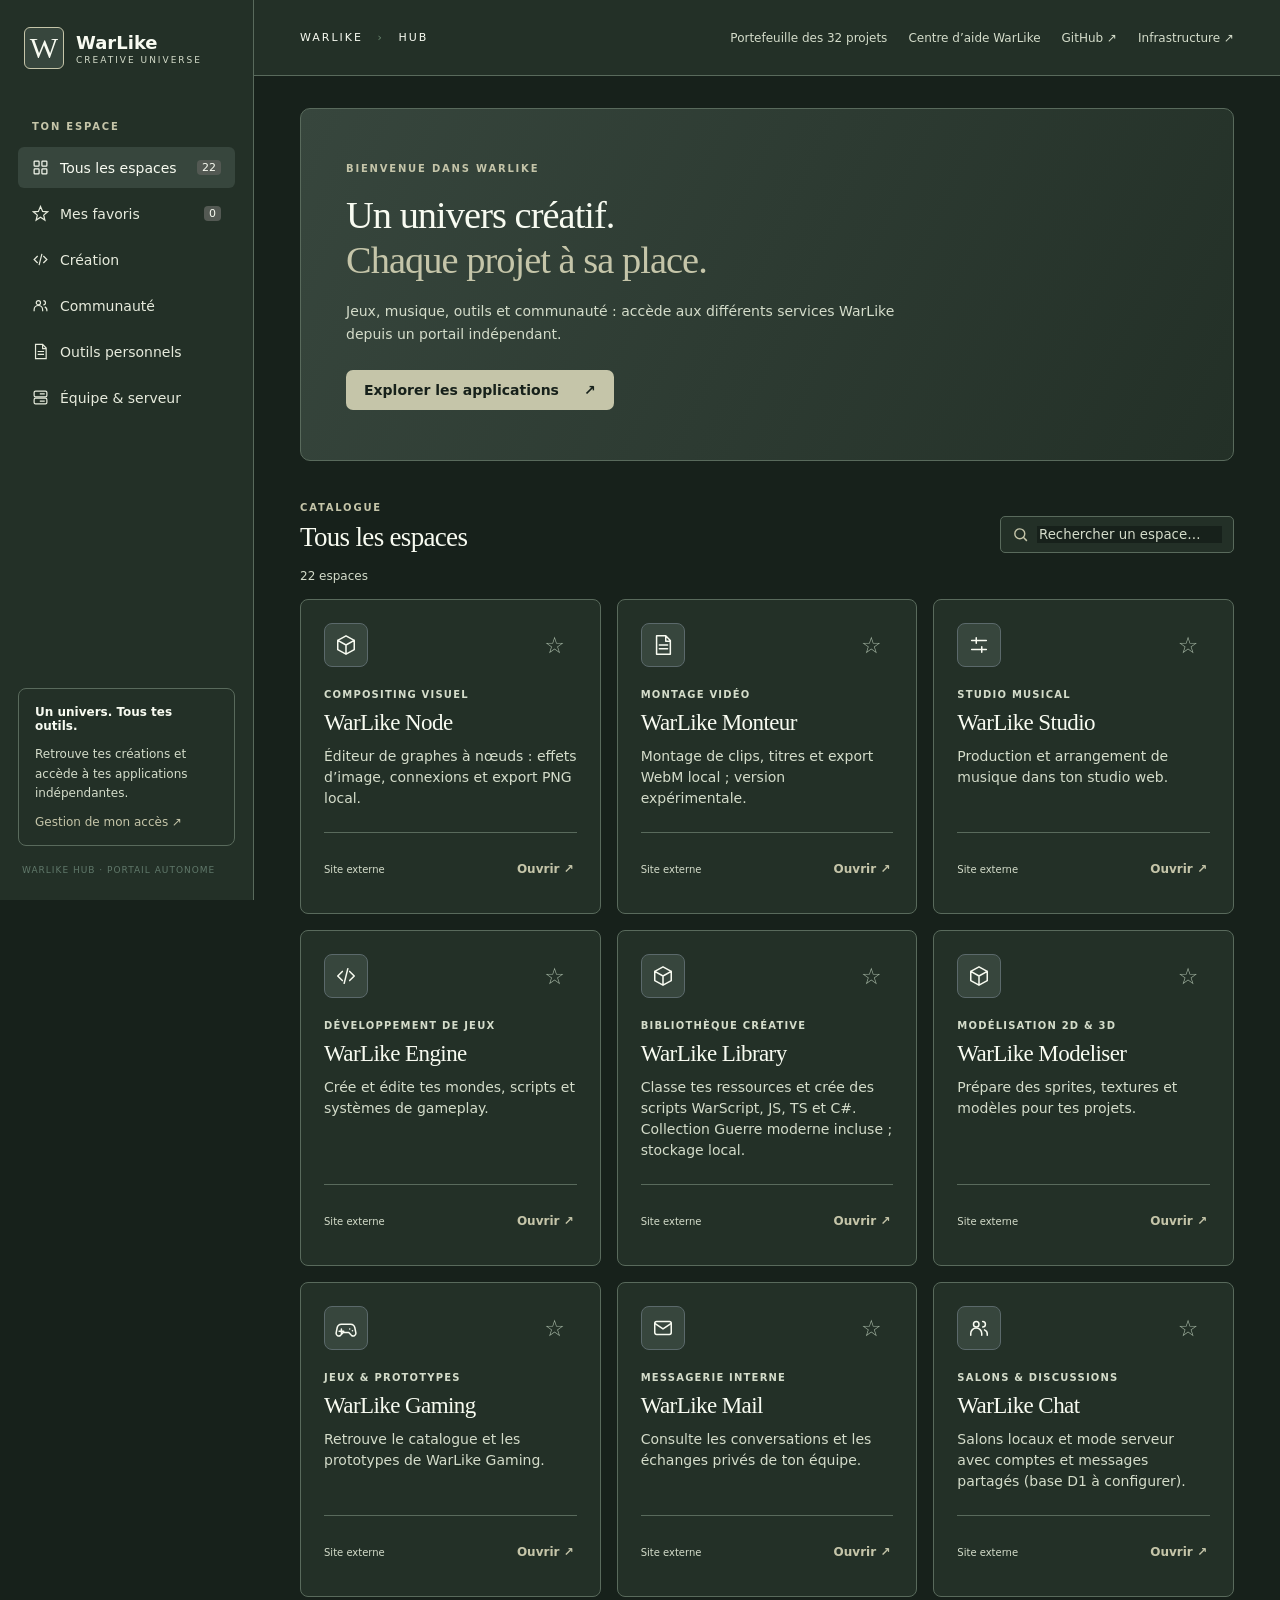
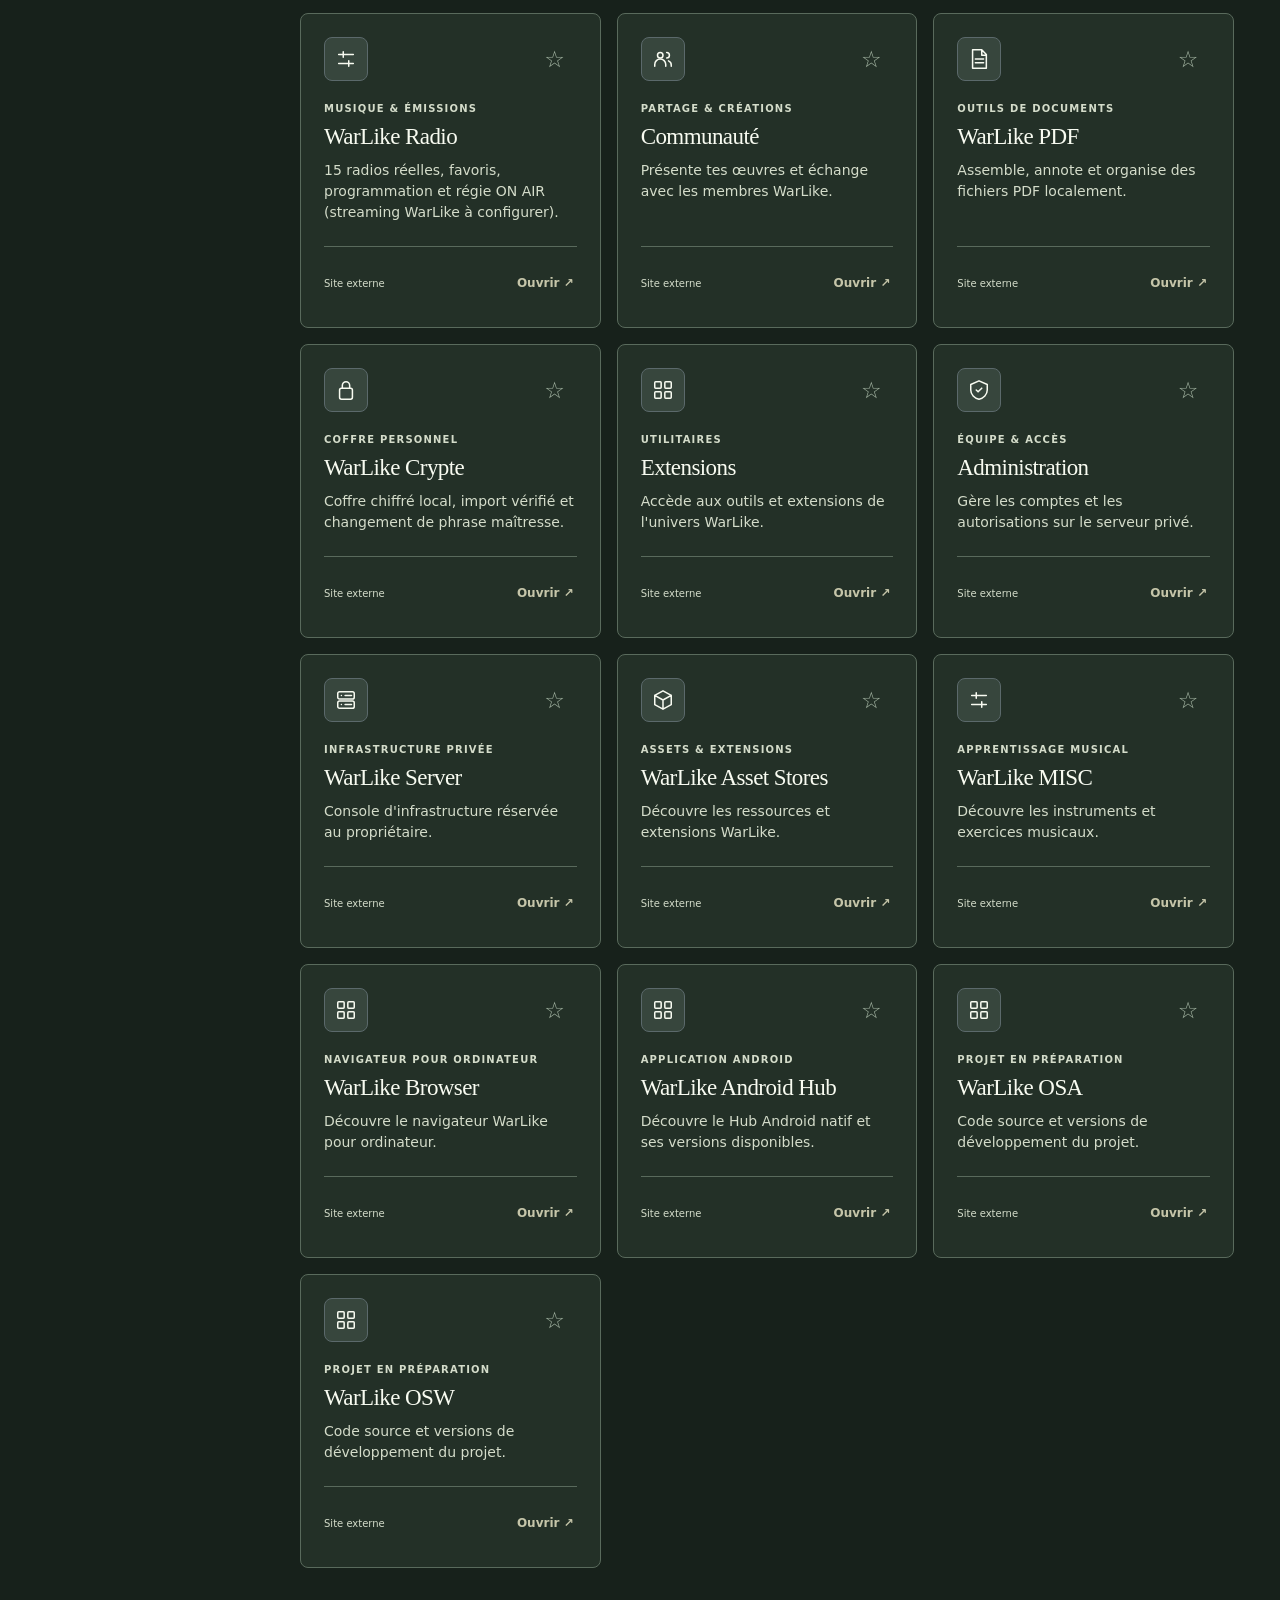
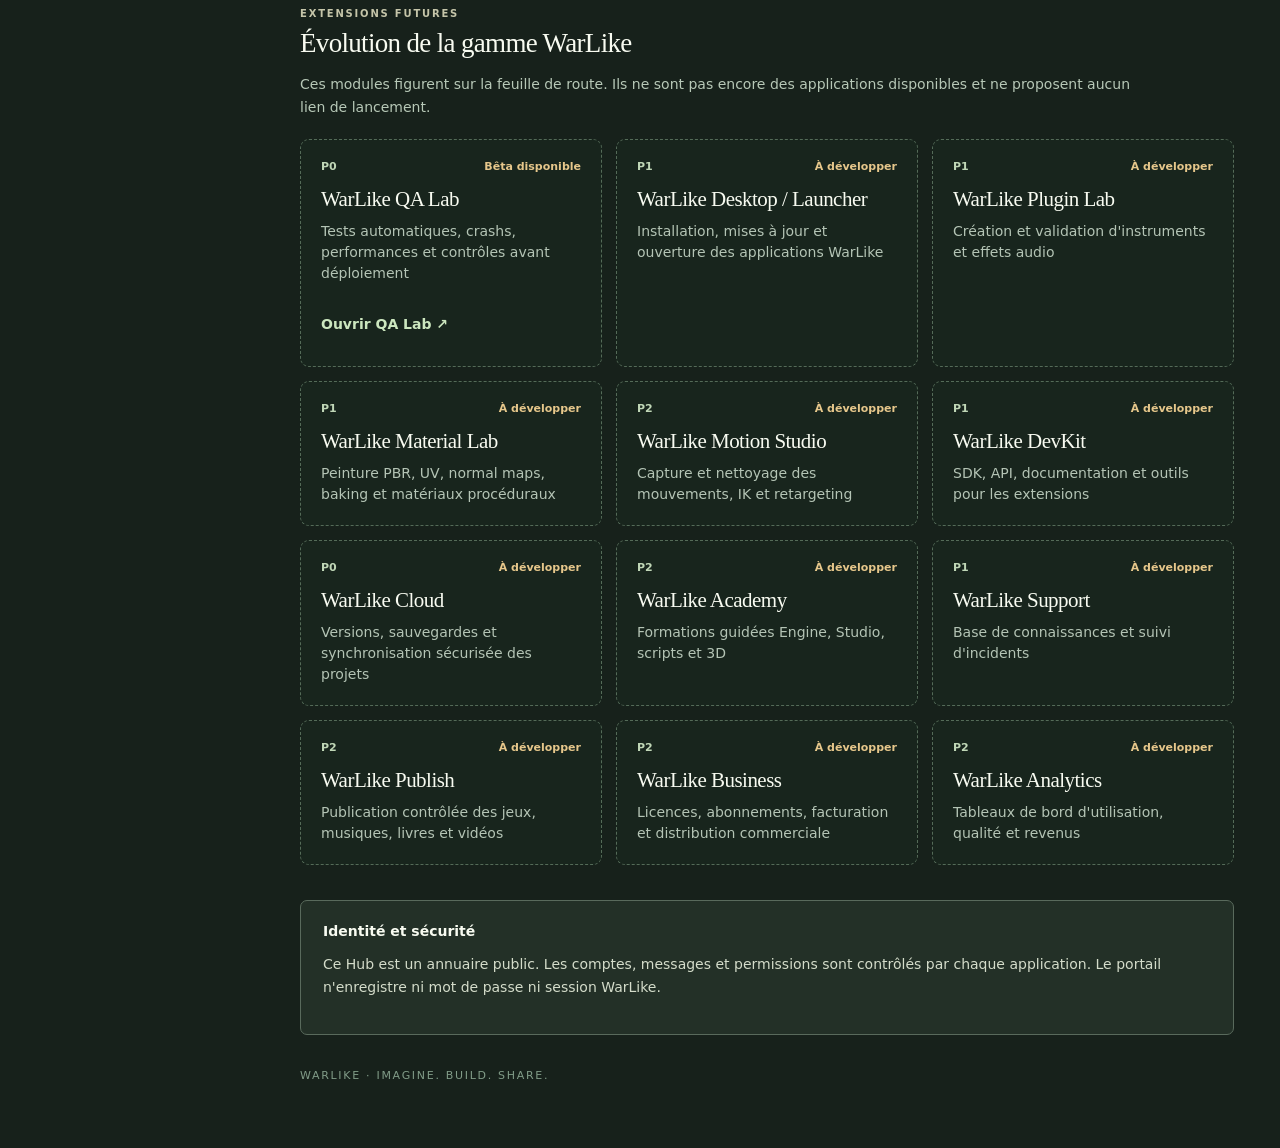
==== commit fa912b4a: "feat(hub): expose full GitHub ecosystem portfolio from navigation" ====
--- a/index.html
+++ b/index.html
@@ -1,4 +1,4 @@
 <!doctype html><html data-warlike-app="warlike-hub" lang="fr"><head><meta charset="utf-8"><meta name="viewport" content="width=device-width,initial-scale=1"><meta name="theme-color" content="#111b18"><title>WarLike Hub — Creative Universe</title><link rel="stylesheet" href="./style.css"><link rel="stylesheet" href="./design-system/warlike-palette.css"><link rel="stylesheet" href="./design-system/hub-theme.css">
 <link rel="stylesheet" href="./design-system/warlike-foundation.css?v=1.1">
 <link rel="stylesheet" href="./design-system/warlike-shell.css?v=1.1">
-</head><body><div class="mobileHeader"><button id="menuToggle" class="menuToggle" type="button" aria-controls="sidebar" aria-expanded="false" aria-label="Ouvrir le menu"><span aria-hidden="true">☰</span><span>Menu</span></button><a href="./" class="mobileBrand" aria-label="WarLike Hub accueil">WARLIKE <span>HUB</span></a><a class="mobileExplore" href="#applications">Applications</a></div><div id="menuBackdrop" class="menuBackdrop" hidden></div><div class="layout"><aside class="side" id="sidebar"><a class="brand" href="./" aria-label="WarLike Hub accueil"><span class="mark">W</span><span><strong>WarLike</strong><small>CREATIVE UNIVERSE</small></span></a><div class="sideLabel">TON ESPACE</div><button class="sideClose" id="menuClose" type="button" aria-label="Fermer le menu">✕ Fermer</button><nav id="nav" class="nav" aria-label="Dossiers"></nav><div class="sideNote"><strong>Un univers. Tous tes outils.</strong><p>Retrouve tes créations et accède à tes applications indépendantes.</p><a href="https://warlike-server.vikktor7.chatgpt.site/inscription" target="_blank" rel="noopener noreferrer">Gestion de mon accès ↗</a></div><p class="footSide">WARLIKE HUB · PORTAIL AUTONOME</p></aside><main class="content"><header class="topbar"><div class="crumb">WARLIKE <span>›</span> HUB</div><div class="toplinks"><a href="./guide.html">Centre d’aide WarLike</a><a href="https://github.com/Motherlode94/WarLike-Hub" target="_blank" rel="noopener noreferrer">GitHub ↗</a><a href="https://warlike-server.vikktor7.chatgpt.site/serveur" target="_blank" rel="noopener noreferrer" title="Infrastructure réservée au propriétaire">Infrastructure ↗</a></div></header><div class="inner"><section class="hero"><span class="eyebrow">BIENVENUE DANS WARLIKE</span><h1>Un univers créatif.<br><em>Chaque projet à sa place.</em></h1><p>Jeux, musique, outils et communauté : accède aux différents services WarLike depuis un portail indépendant.</p><a class="primary" href="#applications">Explorer les applications <span aria-hidden="true">↗</span></a></section><section id="applications" class="directory"><div class="directoryHeading"><div><span class="eyebrow">CATALOGUE</span><h2 id="sectionTitle">Tous les espaces</h2></div><label class="search"><span class="sr">Rechercher un service</span><svg viewBox="0 0 24 24" aria-hidden="true"><circle cx="11" cy="11" r="7"/><path d="m16 16 5 5"/></svg><input id="search" type="search" placeholder="Rechercher un espace…"></label></div><div id="info" class="info"></div><div id="cards" class="cards"></div><div id="empty" class="empty" hidden>Aucune application ne correspond à ta recherche.</div></section><section id="warlike-roadmap" class="roadmap" aria-labelledby="roadmapTitle"><div class="directoryHeading"><div><span class="eyebrow">EXTENSIONS FUTURES</span><h2 id="roadmapTitle">Évolution de la gamme WarLike</h2></div></div><p class="roadmapIntro">Ces modules figurent sur la feuille de route. Ils ne sont pas encore des applications disponibles et ne proposent aucun lien de lancement.</p><div class="roadmapCards" data-roadmap-list></div></section><section class="notice"><strong>Identité et sécurité</strong><p>Ce Hub est un annuaire public. Les comptes, messages et permissions sont contrôlés par chaque application. Le portail n'enregistre ni mot de passe ni session WarLike.</p></section><footer>WARLIKE · IMAGINE. BUILD. SHARE.</footer></div></main></div><script type="module" src="./app.js"></script><script type="module" src="./roadmap.js"></script></body></html>+</head><body><div class="mobileHeader"><button id="menuToggle" class="menuToggle" type="button" aria-controls="sidebar" aria-expanded="false" aria-label="Ouvrir le menu"><span aria-hidden="true">☰</span><span>Menu</span></button><a href="./" class="mobileBrand" aria-label="WarLike Hub accueil">WARLIKE <span>HUB</span></a><a class="mobileExplore" href="#applications">Applications</a></div><div id="menuBackdrop" class="menuBackdrop" hidden></div><div class="layout"><aside class="side" id="sidebar"><a class="brand" href="./" aria-label="WarLike Hub accueil"><span class="mark">W</span><span><strong>WarLike</strong><small>CREATIVE UNIVERSE</small></span></a><div class="sideLabel">TON ESPACE</div><button class="sideClose" id="menuClose" type="button" aria-label="Fermer le menu">✕ Fermer</button><nav id="nav" class="nav" aria-label="Dossiers"></nav><div class="sideNote"><strong>Un univers. Tous tes outils.</strong><p>Retrouve tes créations et accède à tes applications indépendantes.</p><a href="https://warlike-server.vikktor7.chatgpt.site/inscription" target="_blank" rel="noopener noreferrer">Gestion de mon accès ↗</a></div><p class="footSide">WARLIKE HUB · PORTAIL AUTONOME</p></aside><main class="content"><header class="topbar"><div class="crumb">WARLIKE <span>›</span> HUB</div><div class="toplinks"><a href="./portefeuille.html">Portefeuille des 32 projets</a><a href="./guide.html">Centre d’aide WarLike</a><a href="https://github.com/Motherlode94/WarLike-Hub" target="_blank" rel="noopener noreferrer">GitHub ↗</a><a href="https://warlike-server.vikktor7.chatgpt.site/serveur" target="_blank" rel="noopener noreferrer" title="Infrastructure réservée au propriétaire">Infrastructure ↗</a></div></header><div class="inner"><section class="hero"><span class="eyebrow">BIENVENUE DANS WARLIKE</span><h1>Un univers créatif.<br><em>Chaque projet à sa place.</em></h1><p>Jeux, musique, outils et communauté : accède aux différents services WarLike depuis un portail indépendant.</p><a class="primary" href="#applications">Explorer les applications <span aria-hidden="true">↗</span></a></section><section id="applications" class="directory"><div class="directoryHeading"><div><span class="eyebrow">CATALOGUE</span><h2 id="sectionTitle">Tous les espaces</h2></div><label class="search"><span class="sr">Rechercher un service</span><svg viewBox="0 0 24 24" aria-hidden="true"><circle cx="11" cy="11" r="7"/><path d="m16 16 5 5"/></svg><input id="search" type="search" placeholder="Rechercher un espace…"></label></div><div id="info" class="info"></div><div id="cards" class="cards"></div><div id="empty" class="empty" hidden>Aucune application ne correspond à ta recherche.</div></section><section id="warlike-roadmap" class="roadmap" aria-labelledby="roadmapTitle"><div class="directoryHeading"><div><span class="eyebrow">EXTENSIONS FUTURES</span><h2 id="roadmapTitle">Évolution de la gamme WarLike</h2></div></div><p class="roadmapIntro">Ces modules figurent sur la feuille de route. Ils ne sont pas encore des applications disponibles et ne proposent aucun lien de lancement.</p><div class="roadmapCards" data-roadmap-list></div></section><section class="notice"><strong>Identité et sécurité</strong><p>Ce Hub est un annuaire public. Les comptes, messages et permissions sont contrôlés par chaque application. Le portail n'enregistre ni mot de passe ni session WarLike.</p></section><footer>WARLIKE · IMAGINE. BUILD. SHARE.</footer></div></main></div><script type="module" src="./app.js"></script><script type="module" src="./roadmap.js"></script></body></html>
--- a/style.css
+++ b/style.css
@@ -57,3 +57,8 @@
 @media(prefers-reduced-motion:reduce){.side,.card{transition:none!important}}
 
 @media(max-width:850px){#applications{scroll-margin-top:80px}}
+
+/* Plan d'évolution : distinct du catalogue des applications utilisables. */
+.roadmap{margin-top:36px}.roadmapIntro{color:#b7c8b7;line-height:1.65;max-width:830px}.roadmapCards{display:grid;grid-template-columns:repeat(3,minmax(0,1fr));gap:14px;margin-top:20px}.roadmapCard{padding:20px;border:1px dashed #546b58;background:#18251d;border-radius:9px;min-width:0}.roadmapMeta{display:flex;align-items:center;justify-content:space-between;gap:10px;color:#c0d7b7;font-size:11px;font-weight:750}.roadmapMeta span:last-child{color:#e6c78b}.roadmapCard h3{font:21px Georgia,serif;margin:14px 0 9px;overflow-wrap:anywhere}.roadmapCard p{color:#b4c4b5;line-height:1.5;margin:0}@media(max-width:1100px){.roadmapCards{grid-template-columns:repeat(2,minmax(0,1fr))}}@media(max-width:600px){.roadmapCards{grid-template-columns:1fr}.roadmapCard{padding:17px}}
+
+.roadmapLaunch{display:inline-flex;color:#cce7bf;font-weight:700;margin-top:18px;min-height:44px;align-items:center}
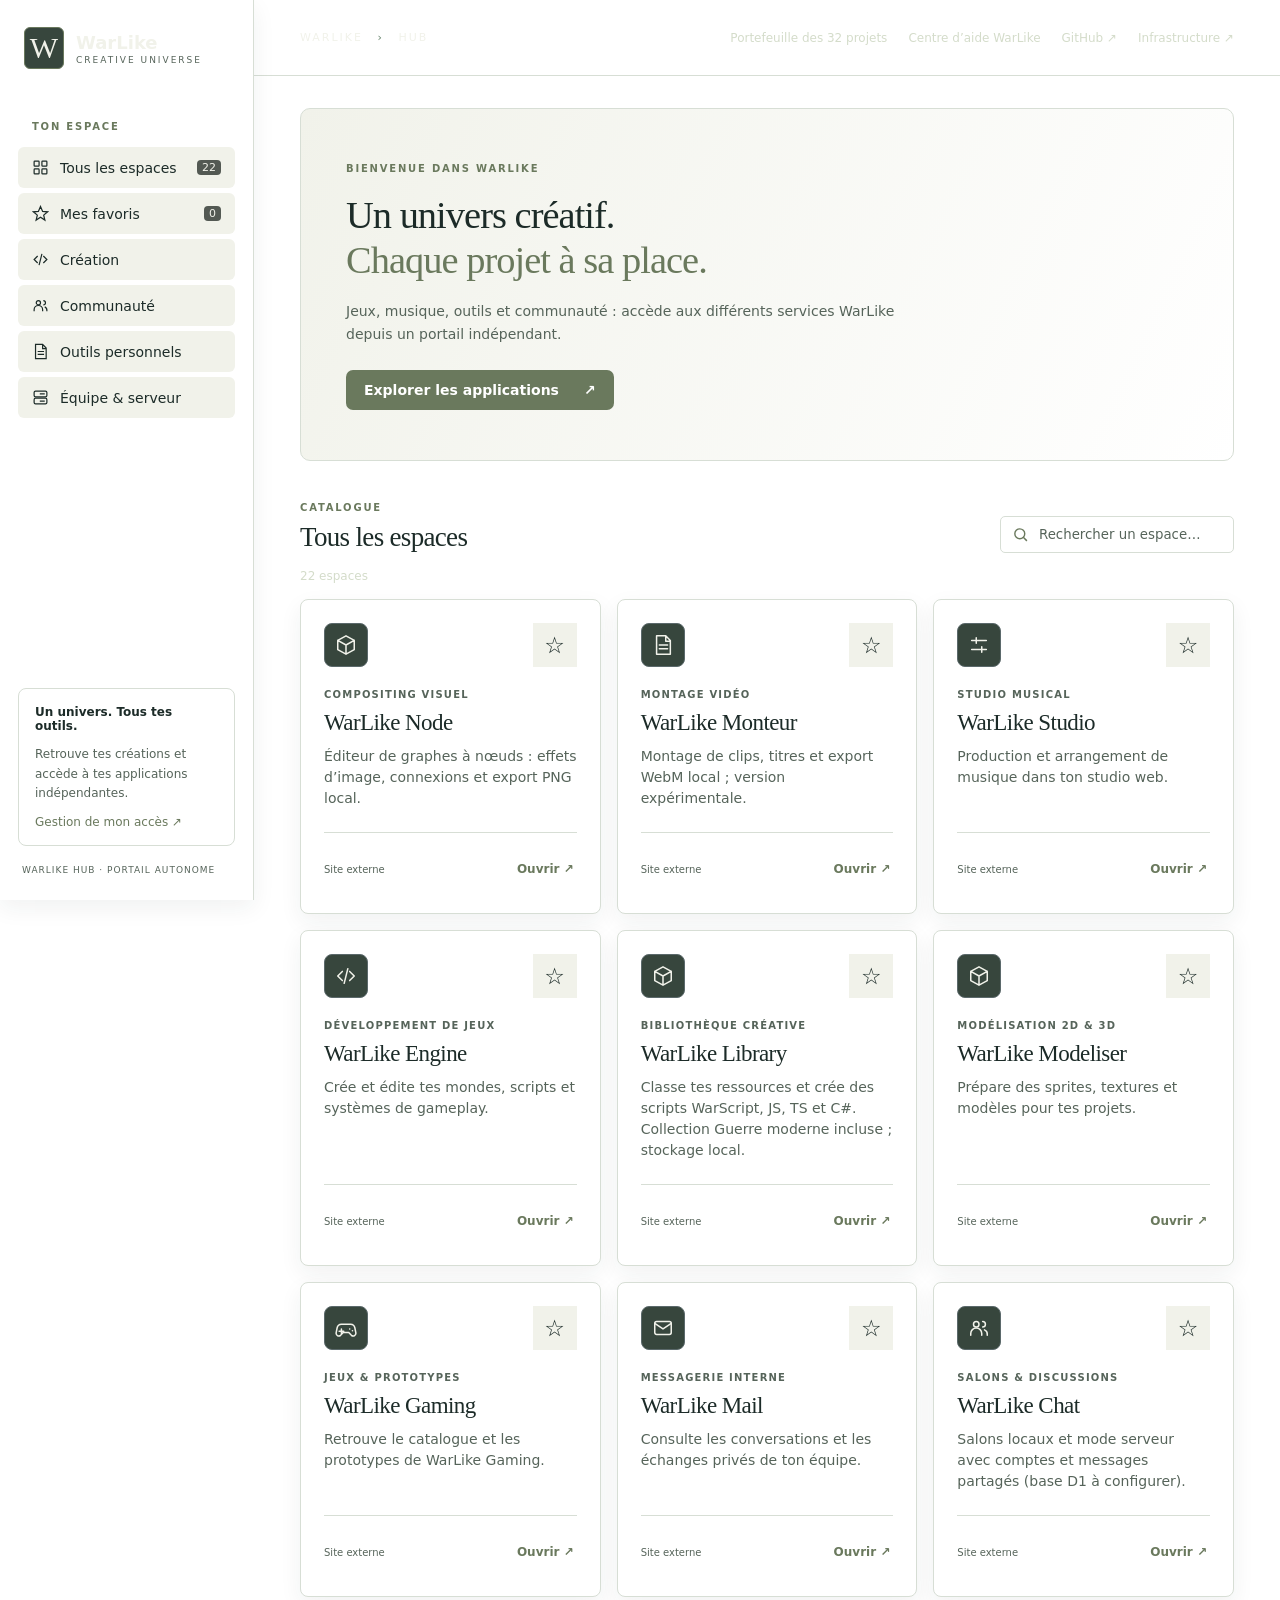
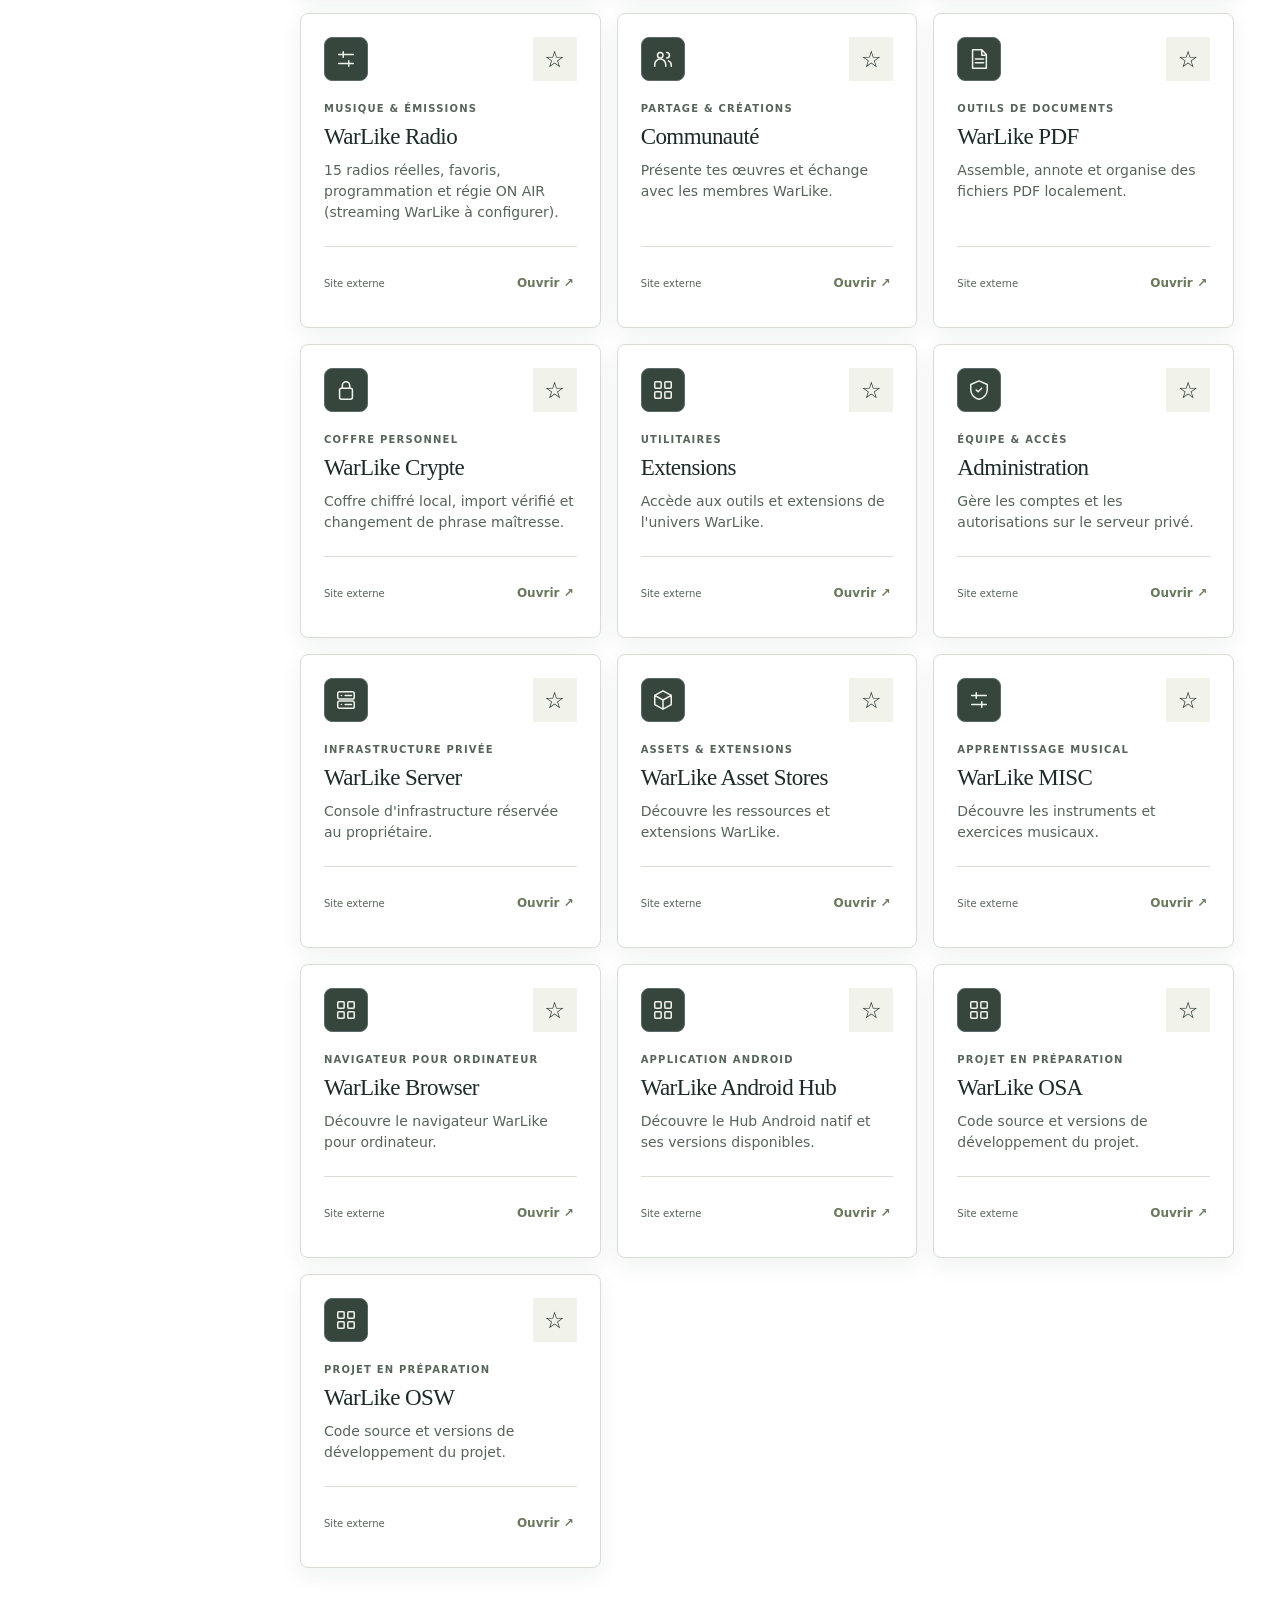
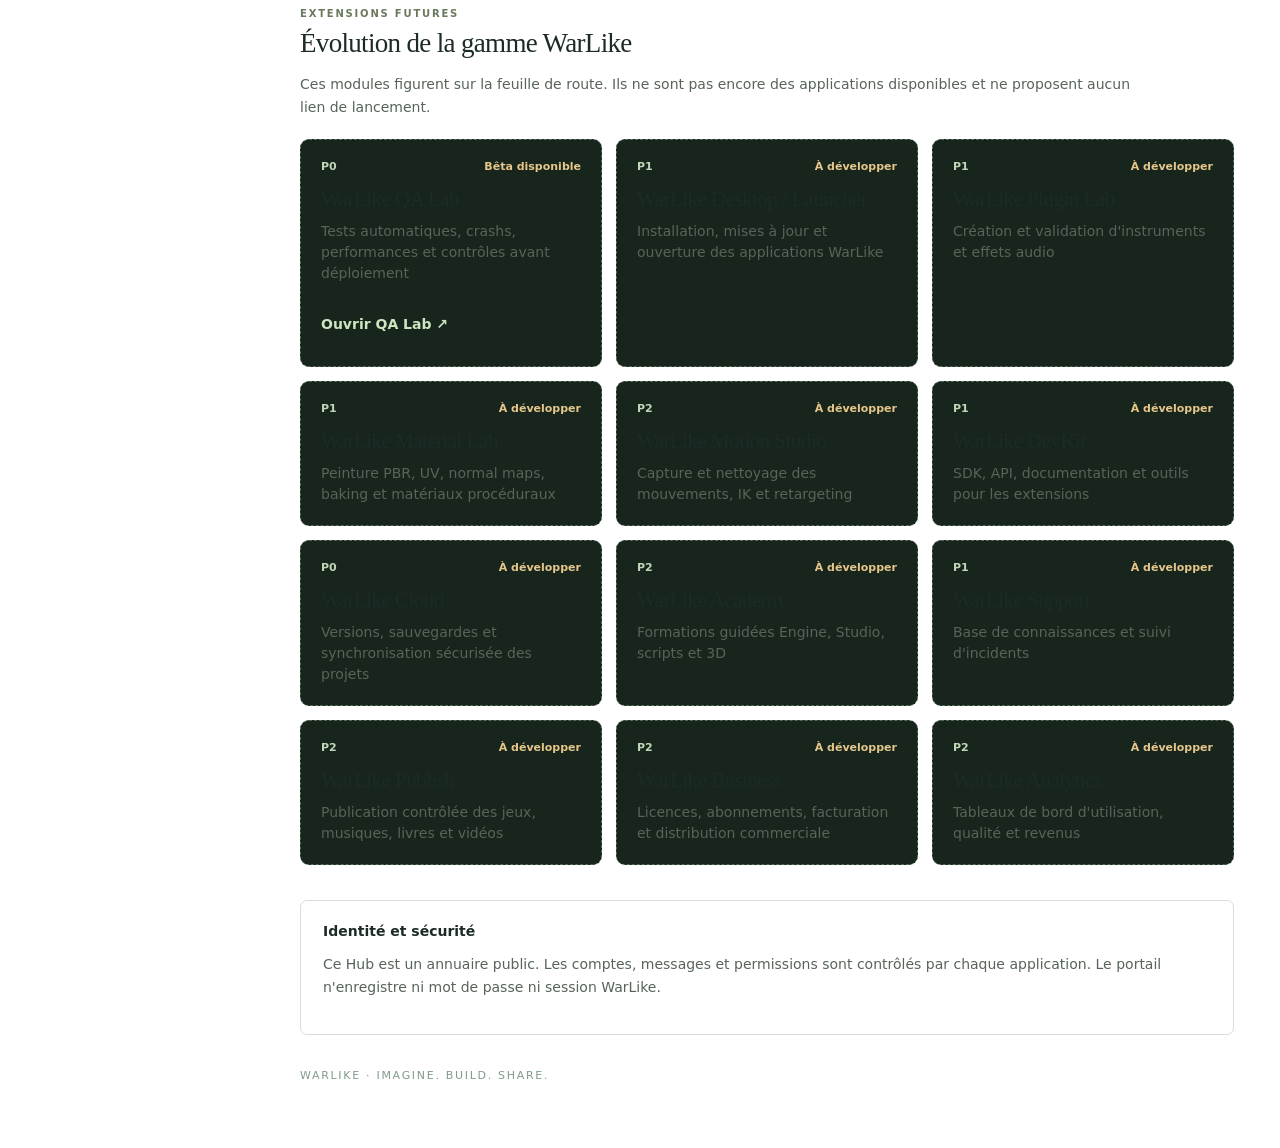
==== commit c10f1131: "style(hub): load shared clean decoration after legacy theme sheets" ====
--- a/index.html
+++ b/index.html
@@ -1,4 +1,5 @@
 <!doctype html><html data-warlike-app="warlike-hub" lang="fr"><head><meta charset="utf-8"><meta name="viewport" content="width=device-width,initial-scale=1"><meta name="theme-color" content="#111b18"><title>WarLike Hub — Creative Universe</title><link rel="stylesheet" href="./style.css"><link rel="stylesheet" href="./design-system/warlike-palette.css"><link rel="stylesheet" href="./design-system/hub-theme.css">
 <link rel="stylesheet" href="./design-system/warlike-foundation.css?v=1.1">
 <link rel="stylesheet" href="./design-system/warlike-shell.css?v=1.1">
+<link rel="stylesheet" href="./design-system/warlike-clean.css?v=1">
 </head><body><div class="mobileHeader"><button id="menuToggle" class="menuToggle" type="button" aria-controls="sidebar" aria-expanded="false" aria-label="Ouvrir le menu"><span aria-hidden="true">☰</span><span>Menu</span></button><a href="./" class="mobileBrand" aria-label="WarLike Hub accueil">WARLIKE <span>HUB</span></a><a class="mobileExplore" href="#applications">Applications</a></div><div id="menuBackdrop" class="menuBackdrop" hidden></div><div class="layout"><aside class="side" id="sidebar"><a class="brand" href="./" aria-label="WarLike Hub accueil"><span class="mark">W</span><span><strong>WarLike</strong><small>CREATIVE UNIVERSE</small></span></a><div class="sideLabel">TON ESPACE</div><button class="sideClose" id="menuClose" type="button" aria-label="Fermer le menu">✕ Fermer</button><nav id="nav" class="nav" aria-label="Dossiers"></nav><div class="sideNote"><strong>Un univers. Tous tes outils.</strong><p>Retrouve tes créations et accède à tes applications indépendantes.</p><a href="https://warlike-server.vikktor7.chatgpt.site/inscription" target="_blank" rel="noopener noreferrer">Gestion de mon accès ↗</a></div><p class="footSide">WARLIKE HUB · PORTAIL AUTONOME</p></aside><main class="content"><header class="topbar"><div class="crumb">WARLIKE <span>›</span> HUB</div><div class="toplinks"><a href="./portefeuille.html">Portefeuille des 32 projets</a><a href="./guide.html">Centre d’aide WarLike</a><a href="https://github.com/Motherlode94/WarLike-Hub" target="_blank" rel="noopener noreferrer">GitHub ↗</a><a href="https://warlike-server.vikktor7.chatgpt.site/serveur" target="_blank" rel="noopener noreferrer" title="Infrastructure réservée au propriétaire">Infrastructure ↗</a></div></header><div class="inner"><section class="hero"><span class="eyebrow">BIENVENUE DANS WARLIKE</span><h1>Un univers créatif.<br><em>Chaque projet à sa place.</em></h1><p>Jeux, musique, outils et communauté : accède aux différents services WarLike depuis un portail indépendant.</p><a class="primary" href="#applications">Explorer les applications <span aria-hidden="true">↗</span></a></section><section id="applications" class="directory"><div class="directoryHeading"><div><span class="eyebrow">CATALOGUE</span><h2 id="sectionTitle">Tous les espaces</h2></div><label class="search"><span class="sr">Rechercher un service</span><svg viewBox="0 0 24 24" aria-hidden="true"><circle cx="11" cy="11" r="7"/><path d="m16 16 5 5"/></svg><input id="search" type="search" placeholder="Rechercher un espace…"></label></div><div id="info" class="info"></div><div id="cards" class="cards"></div><div id="empty" class="empty" hidden>Aucune application ne correspond à ta recherche.</div></section><section id="warlike-roadmap" class="roadmap" aria-labelledby="roadmapTitle"><div class="directoryHeading"><div><span class="eyebrow">EXTENSIONS FUTURES</span><h2 id="roadmapTitle">Évolution de la gamme WarLike</h2></div></div><p class="roadmapIntro">Ces modules figurent sur la feuille de route. Ils ne sont pas encore des applications disponibles et ne proposent aucun lien de lancement.</p><div class="roadmapCards" data-roadmap-list></div></section><section class="notice"><strong>Identité et sécurité</strong><p>Ce Hub est un annuaire public. Les comptes, messages et permissions sont contrôlés par chaque application. Le portail n'enregistre ni mot de passe ni session WarLike.</p></section><footer>WARLIKE · IMAGINE. BUILD. SHARE.</footer></div></main></div><script type="module" src="./app.js"></script><script type="module" src="./roadmap.js"></script></body></html>
--- a/design-system/warlike-clean.css
+++ b/design-system/warlike-clean.css
@@ -0,0 +1,43 @@
+/* WarLike Clean v1 — unified visual decoration only.
+   Canonical source: WarLike-Hub/design-system/warlike-clean.css
+   Do not change layout, positioning, font-size, line-height, padding, or geometry.
+   Canvas, editors, and media previews remain controlled by their own tools. */
+:root,html[data-warlike-app]{
+ color-scheme:light;
+ --wl-white:#FFFFFF;--wl-paper:#F9FAF6;--wl-ivory:#F1F2EA;
+ --wl-olive:#D9D28B;--wl-sage:#6A795D;--wl-ink:#1C2B28;
+ --wl-bg:#FFFFFF;--wl-surface:#FFFFFF;--wl-surface-alt:#F1F2EA;
+ --wl-surface-raised:#F9FAF6;--wl-surface-hover:#EDF0E7;
+ --wl-sidebar:#F9FAF6;--wl-input:#FFFFFF;--wl-selected:#E8ECDC;
+ --wl-text:#1C2B28;--wl-fg:#1C2B28;--wl-text-muted:#56645A;--wl-fg-muted:#56645A;
+ --wl-border:#D7DED5;--wl-primary:#6A795D;--wl-primary-text:#FFFFFF;
+ --wl-accent:#6A795D;--wl-accent-text:#FFFFFF;--wl-accent-contrast:#FFFFFF;
+ --wl-focus:#556B46;--wl-olive-light:#D9D28B;
+ --wl-shadow:0 8px 22px #1C2B2810;
+ --bg:var(--wl-bg);--panel:var(--wl-surface);--panel2:var(--wl-surface-alt);
+ --side:var(--wl-sidebar);--line:var(--wl-border);--text:var(--wl-text);
+ --muted:var(--wl-text-muted);--accent:var(--wl-accent);--primary:var(--wl-primary);
+ --surface:var(--wl-surface);--soft:var(--wl-surface-alt);
+}
+html[data-warlike-app] body{background-color:var(--wl-bg);color:var(--wl-text)}
+html[data-warlike-app] :is(.sidebar,.side,.topbar,.mobileHeader,.panel,.card,.search,.sideNote,.notice,.toolbar,.modal,.dialog,.inspector,.asset-card,.feature-strip):not(canvas){
+ background-color:var(--wl-surface);border-color:var(--wl-border);color:var(--wl-text);
+}
+html[data-warlike-app] :is(.sidebar,.side,.mobileHeader,.topbar){background-color:var(--wl-sidebar)}
+html[data-warlike-app] :is(.hero,.welcome,.feature-strip){background-image:linear-gradient(115deg,var(--wl-ivory),var(--wl-surface));border-color:var(--wl-border);color:var(--wl-text)}
+html[data-warlike-app] :is(h1,h2,h3,h4,.brand,.card-name,.brand-title){color:var(--wl-ink)}
+html[data-warlike-app] :is(p,small,.muted,.hint,.subtitle,.nav-label,.eyebrow,.card-info){color:var(--wl-text-muted)}
+html[data-warlike-app] :is(input:not([type=color]):not([type=range]):not([type=checkbox]):not([type=radio]),select,textarea){
+ background-color:var(--wl-input);border-color:var(--wl-border);color:var(--wl-text);
+}
+html[data-warlike-app] :is(input,textarea)::placeholder{color:var(--wl-text-muted);opacity:1}
+html[data-warlike-app] :is(button,.btn,.secondary,.button.secondary):not(.primary):not(.btn-primary){
+ background-color:var(--wl-surface-alt);border-color:var(--wl-border);color:var(--wl-text);
+}
+html[data-warlike-app] :is(.primary,.btn-primary,.button.primary,.cta){
+ background-color:var(--wl-primary);border-color:var(--wl-primary);color:var(--wl-primary-text);
+}
+html[data-warlike-app] :is(button,a,input,select,textarea):focus-visible{outline-color:var(--wl-focus)}
+html[data-warlike-app] :is(.card,.panel,.sidebar,.side,.inspector){box-shadow:var(--wl-shadow)}
+/* Decoration-only: no display, position, width, height, margin, padding,
+   transform, grid, flex, overflow, font sizes or canvas rendering overrides. */
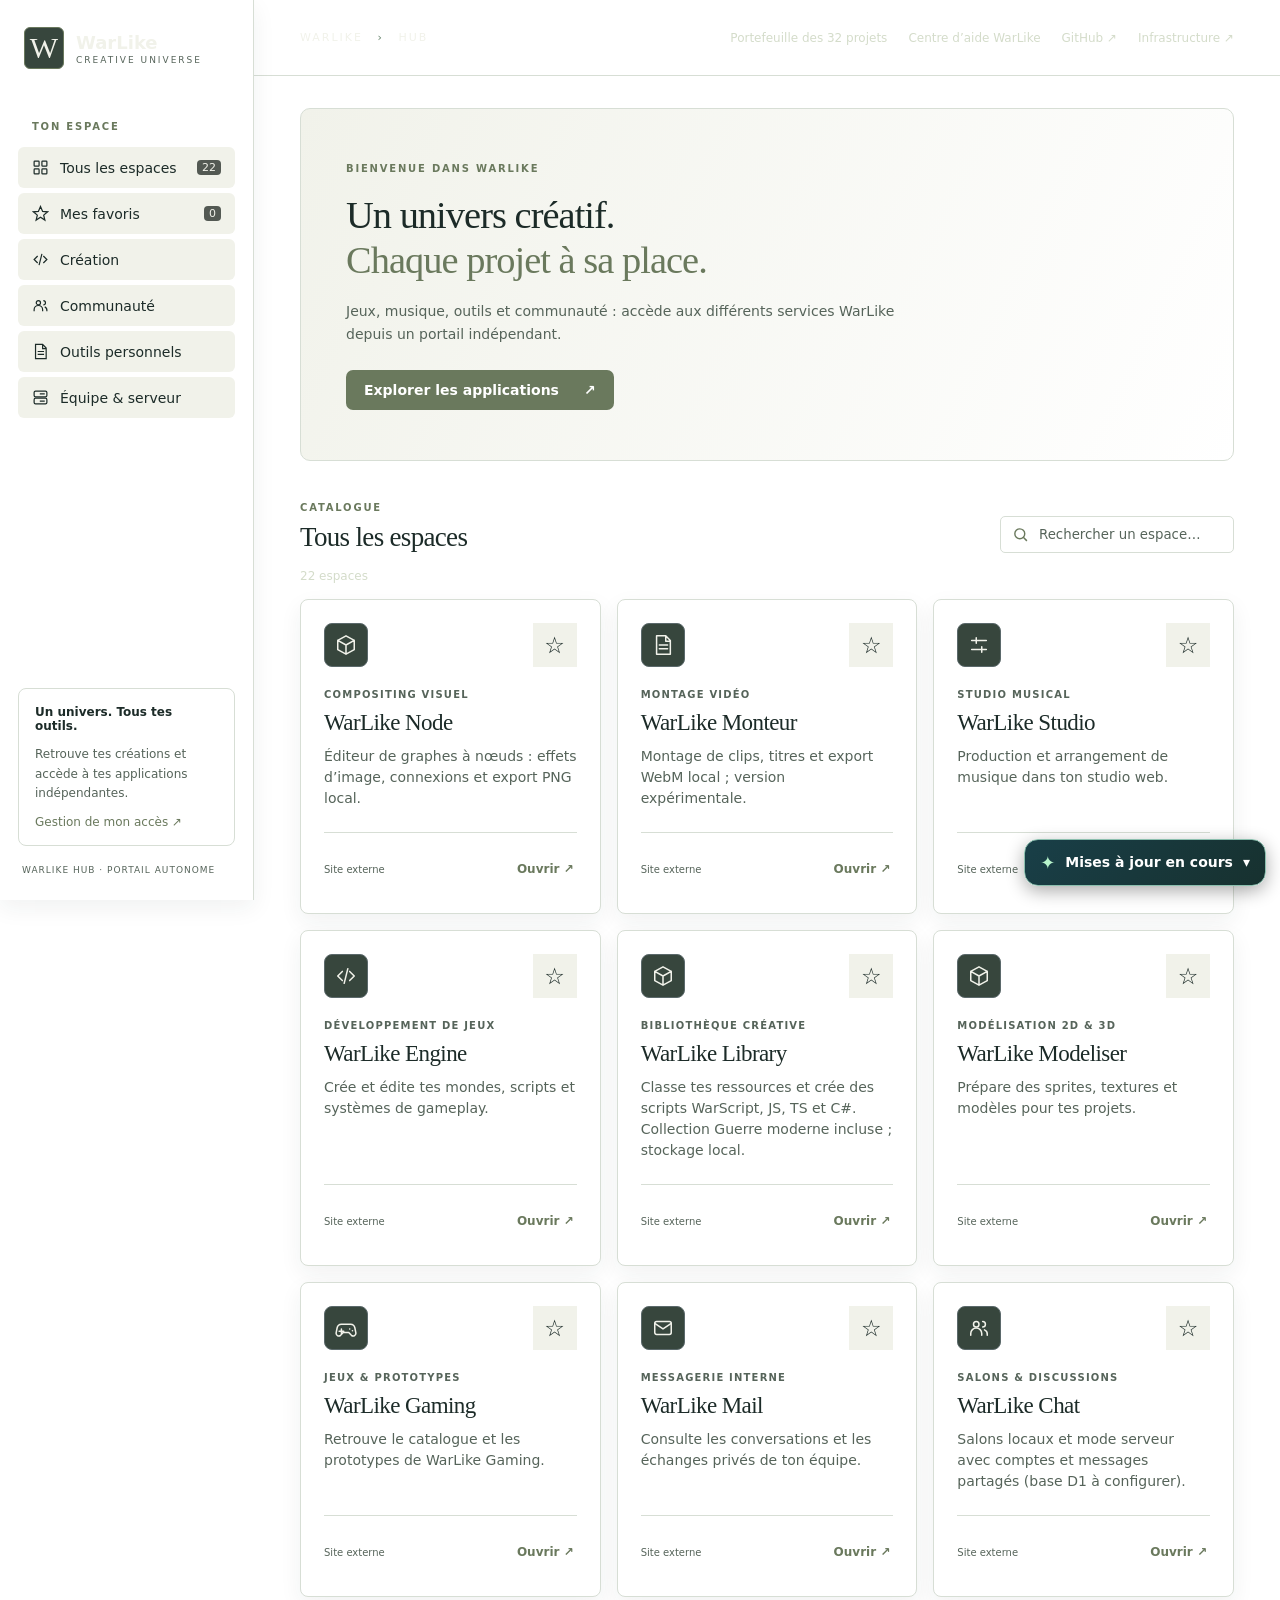
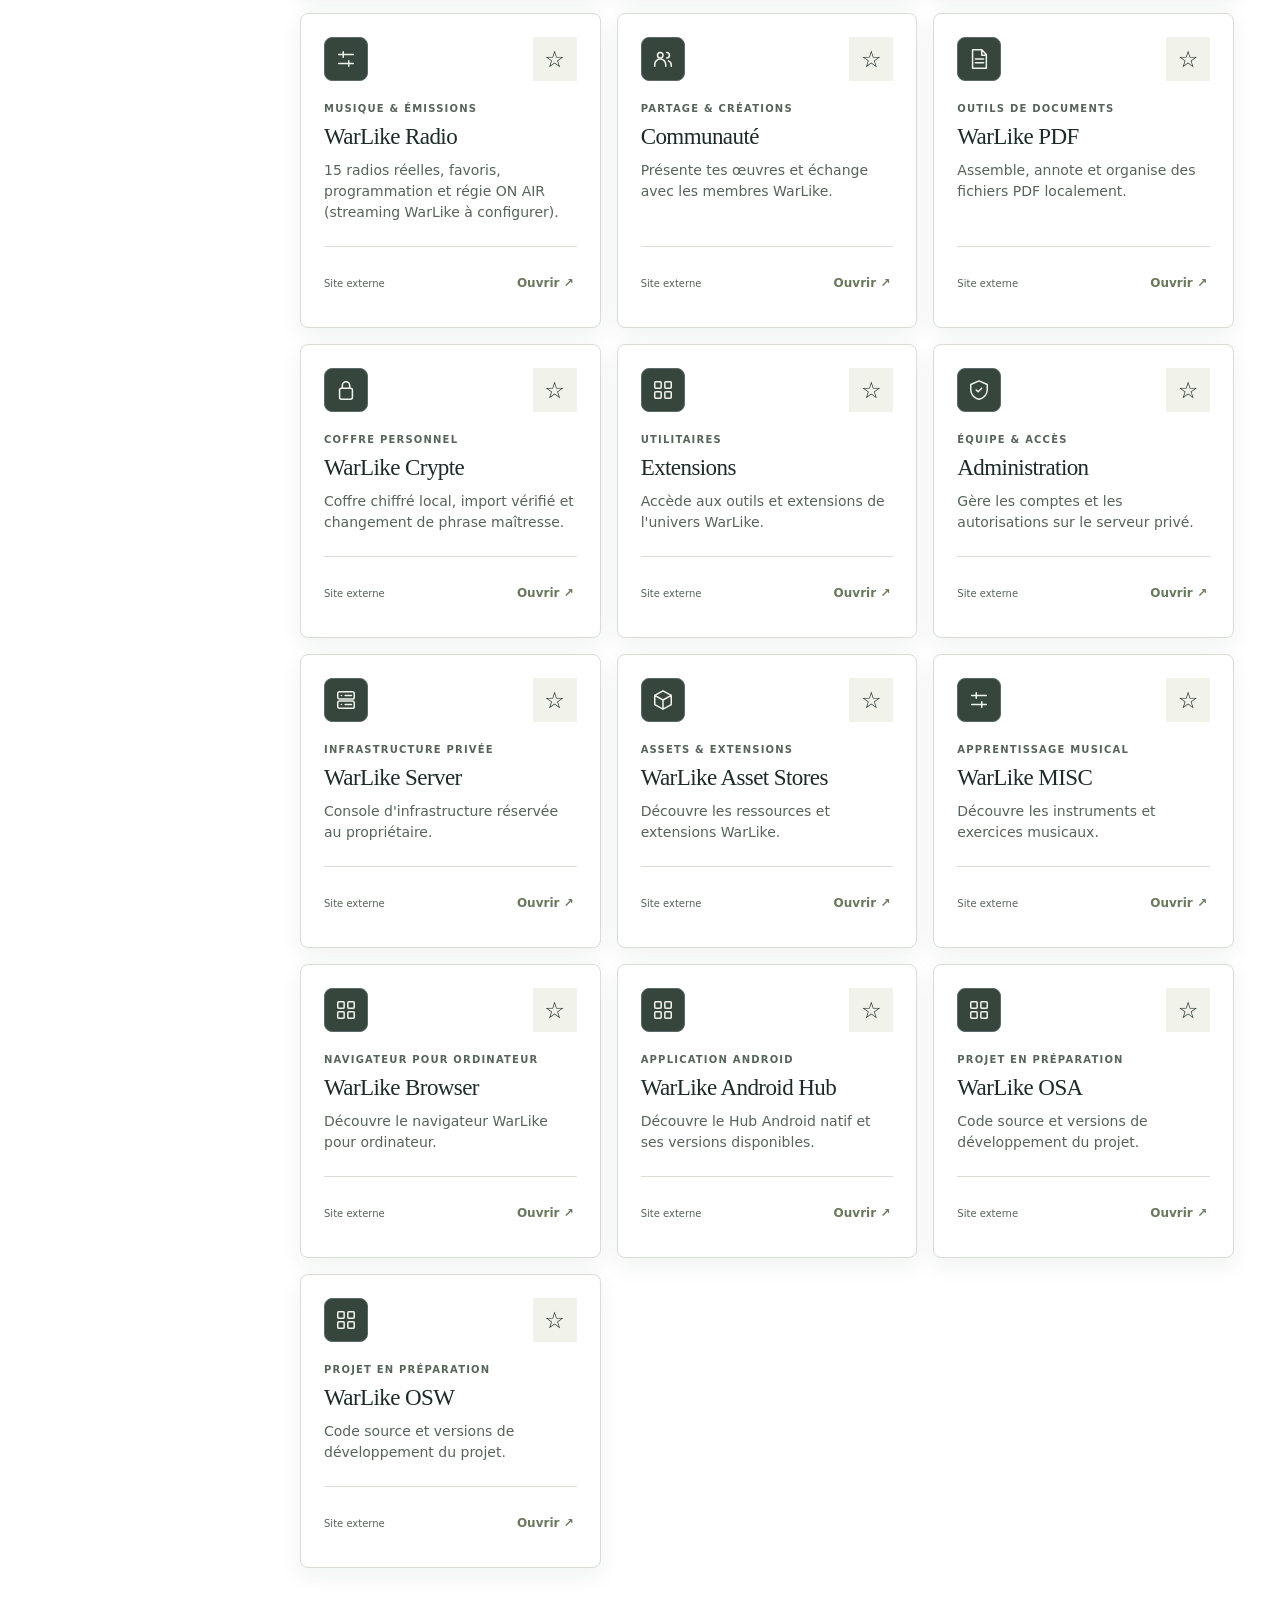
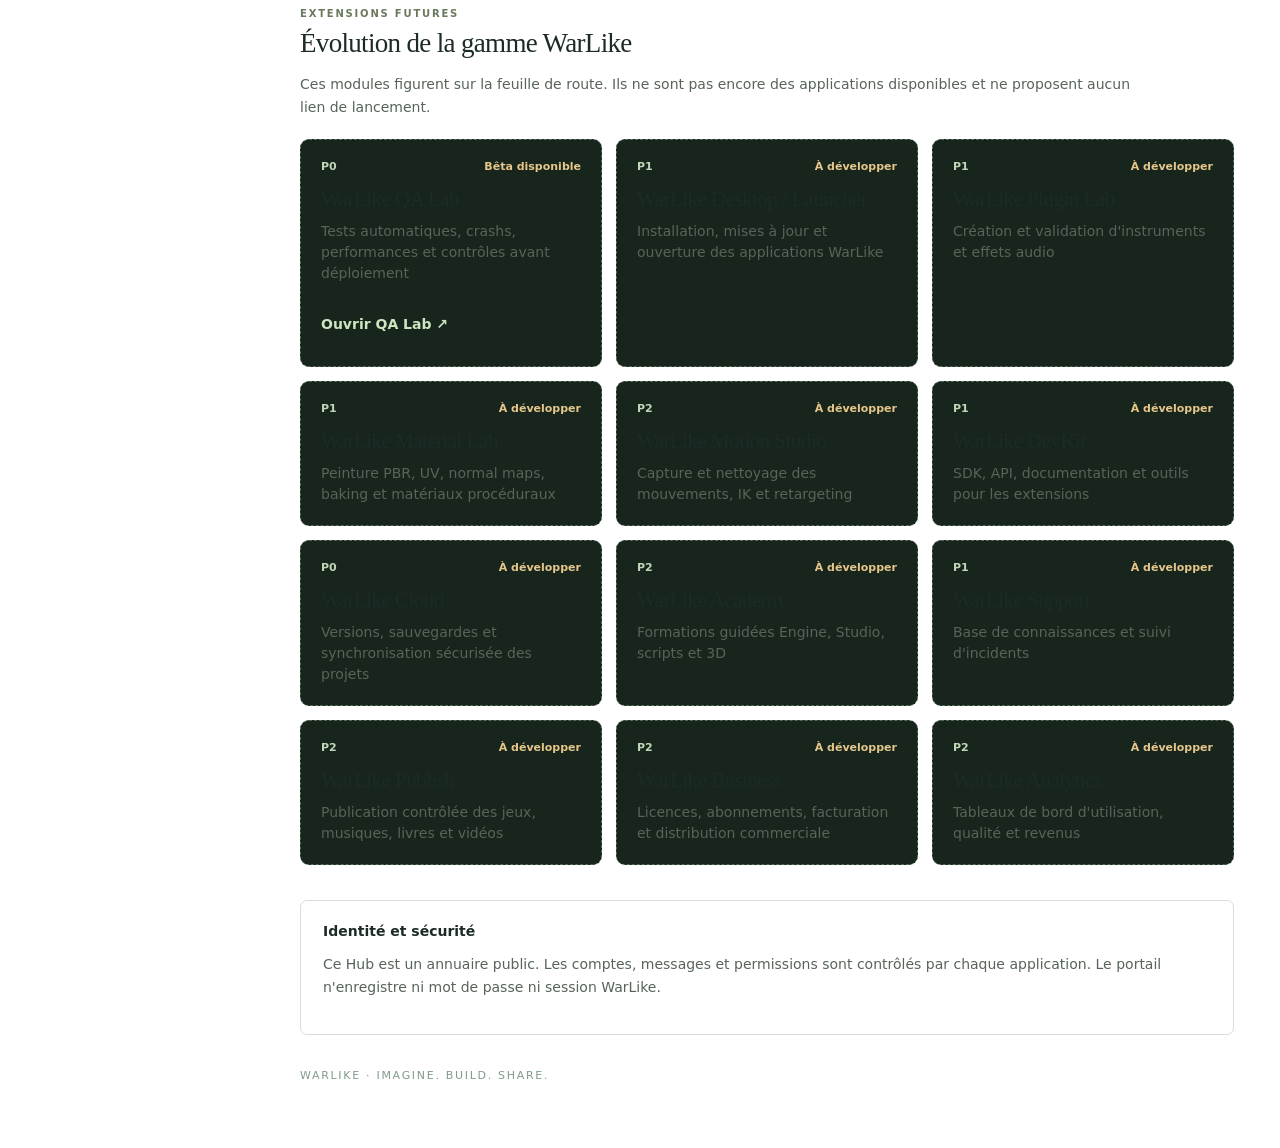
==== commit 00c3abc9: "feat(ui): show shared non-blocking update notice" ====
--- a/index.html
+++ b/index.html
@@ -2,4 +2,4 @@
 <link rel="stylesheet" href="./design-system/warlike-foundation.css?v=1.1">
 <link rel="stylesheet" href="./design-system/warlike-shell.css?v=1.1">
 <link rel="stylesheet" href="./design-system/warlike-clean.css?v=1">
-</head><body><div class="mobileHeader"><button id="menuToggle" class="menuToggle" type="button" aria-controls="sidebar" aria-expanded="false" aria-label="Ouvrir le menu"><span aria-hidden="true">☰</span><span>Menu</span></button><a href="./" class="mobileBrand" aria-label="WarLike Hub accueil">WARLIKE <span>HUB</span></a><a class="mobileExplore" href="#applications">Applications</a></div><div id="menuBackdrop" class="menuBackdrop" hidden></div><div class="layout"><aside class="side" id="sidebar"><a class="brand" href="./" aria-label="WarLike Hub accueil"><span class="mark">W</span><span><strong>WarLike</strong><small>CREATIVE UNIVERSE</small></span></a><div class="sideLabel">TON ESPACE</div><button class="sideClose" id="menuClose" type="button" aria-label="Fermer le menu">✕ Fermer</button><nav id="nav" class="nav" aria-label="Dossiers"></nav><div class="sideNote"><strong>Un univers. Tous tes outils.</strong><p>Retrouve tes créations et accède à tes applications indépendantes.</p><a href="https://warlike-server.vikktor7.chatgpt.site/inscription" target="_blank" rel="noopener noreferrer">Gestion de mon accès ↗</a></div><p class="footSide">WARLIKE HUB · PORTAIL AUTONOME</p></aside><main class="content"><header class="topbar"><div class="crumb">WARLIKE <span>›</span> HUB</div><div class="toplinks"><a href="./portefeuille.html">Portefeuille des 32 projets</a><a href="./guide.html">Centre d’aide WarLike</a><a href="https://github.com/Motherlode94/WarLike-Hub" target="_blank" rel="noopener noreferrer">GitHub ↗</a><a href="https://warlike-server.vikktor7.chatgpt.site/serveur" target="_blank" rel="noopener noreferrer" title="Infrastructure réservée au propriétaire">Infrastructure ↗</a></div></header><div class="inner"><section class="hero"><span class="eyebrow">BIENVENUE DANS WARLIKE</span><h1>Un univers créatif.<br><em>Chaque projet à sa place.</em></h1><p>Jeux, musique, outils et communauté : accède aux différents services WarLike depuis un portail indépendant.</p><a class="primary" href="#applications">Explorer les applications <span aria-hidden="true">↗</span></a></section><section id="applications" class="directory"><div class="directoryHeading"><div><span class="eyebrow">CATALOGUE</span><h2 id="sectionTitle">Tous les espaces</h2></div><label class="search"><span class="sr">Rechercher un service</span><svg viewBox="0 0 24 24" aria-hidden="true"><circle cx="11" cy="11" r="7"/><path d="m16 16 5 5"/></svg><input id="search" type="search" placeholder="Rechercher un espace…"></label></div><div id="info" class="info"></div><div id="cards" class="cards"></div><div id="empty" class="empty" hidden>Aucune application ne correspond à ta recherche.</div></section><section id="warlike-roadmap" class="roadmap" aria-labelledby="roadmapTitle"><div class="directoryHeading"><div><span class="eyebrow">EXTENSIONS FUTURES</span><h2 id="roadmapTitle">Évolution de la gamme WarLike</h2></div></div><p class="roadmapIntro">Ces modules figurent sur la feuille de route. Ils ne sont pas encore des applications disponibles et ne proposent aucun lien de lancement.</p><div class="roadmapCards" data-roadmap-list></div></section><section class="notice"><strong>Identité et sécurité</strong><p>Ce Hub est un annuaire public. Les comptes, messages et permissions sont contrôlés par chaque application. Le portail n'enregistre ni mot de passe ni session WarLike.</p></section><footer>WARLIKE · IMAGINE. BUILD. SHARE.</footer></div></main></div><script type="module" src="./app.js"></script><script type="module" src="./roadmap.js"></script></body></html>+<link rel="stylesheet" href="./warlike-update-status.css"></head><body><details class="warlike-update-notice"><summary>Mises à jour en cours</summary><p>WarLike évolue : améliorations et nouvelles fonctionnalités. Vous pouvez continuer à utiliser cette application normalement.</p></details><div class="mobileHeader"><button id="menuToggle" class="menuToggle" type="button" aria-controls="sidebar" aria-expanded="false" aria-label="Ouvrir le menu"><span aria-hidden="true">☰</span><span>Menu</span></button><a href="./" class="mobileBrand" aria-label="WarLike Hub accueil">WARLIKE <span>HUB</span></a><a class="mobileExplore" href="#applications">Applications</a></div><div id="menuBackdrop" class="menuBackdrop" hidden></div><div class="layout"><aside class="side" id="sidebar"><a class="brand" href="./" aria-label="WarLike Hub accueil"><span class="mark">W</span><span><strong>WarLike</strong><small>CREATIVE UNIVERSE</small></span></a><div class="sideLabel">TON ESPACE</div><button class="sideClose" id="menuClose" type="button" aria-label="Fermer le menu">✕ Fermer</button><nav id="nav" class="nav" aria-label="Dossiers"></nav><div class="sideNote"><strong>Un univers. Tous tes outils.</strong><p>Retrouve tes créations et accède à tes applications indépendantes.</p><a href="https://warlike-server.vikktor7.chatgpt.site/inscription" target="_blank" rel="noopener noreferrer">Gestion de mon accès ↗</a></div><p class="footSide">WARLIKE HUB · PORTAIL AUTONOME</p></aside><main class="content"><header class="topbar"><div class="crumb">WARLIKE <span>›</span> HUB</div><div class="toplinks"><a href="./portefeuille.html">Portefeuille des 32 projets</a><a href="./guide.html">Centre d’aide WarLike</a><a href="https://github.com/Motherlode94/WarLike-Hub" target="_blank" rel="noopener noreferrer">GitHub ↗</a><a href="https://warlike-server.vikktor7.chatgpt.site/serveur" target="_blank" rel="noopener noreferrer" title="Infrastructure réservée au propriétaire">Infrastructure ↗</a></div></header><div class="inner"><section class="hero"><span class="eyebrow">BIENVENUE DANS WARLIKE</span><h1>Un univers créatif.<br><em>Chaque projet à sa place.</em></h1><p>Jeux, musique, outils et communauté : accède aux différents services WarLike depuis un portail indépendant.</p><a class="primary" href="#applications">Explorer les applications <span aria-hidden="true">↗</span></a></section><section id="applications" class="directory"><div class="directoryHeading"><div><span class="eyebrow">CATALOGUE</span><h2 id="sectionTitle">Tous les espaces</h2></div><label class="search"><span class="sr">Rechercher un service</span><svg viewBox="0 0 24 24" aria-hidden="true"><circle cx="11" cy="11" r="7"/><path d="m16 16 5 5"/></svg><input id="search" type="search" placeholder="Rechercher un espace…"></label></div><div id="info" class="info"></div><div id="cards" class="cards"></div><div id="empty" class="empty" hidden>Aucune application ne correspond à ta recherche.</div></section><section id="warlike-roadmap" class="roadmap" aria-labelledby="roadmapTitle"><div class="directoryHeading"><div><span class="eyebrow">EXTENSIONS FUTURES</span><h2 id="roadmapTitle">Évolution de la gamme WarLike</h2></div></div><p class="roadmapIntro">Ces modules figurent sur la feuille de route. Ils ne sont pas encore des applications disponibles et ne proposent aucun lien de lancement.</p><div class="roadmapCards" data-roadmap-list></div></section><section class="notice"><strong>Identité et sécurité</strong><p>Ce Hub est un annuaire public. Les comptes, messages et permissions sont contrôlés par chaque application. Le portail n'enregistre ni mot de passe ni session WarLike.</p></section><footer>WARLIKE · IMAGINE. BUILD. SHARE.</footer></div></main></div><script type="module" src="./app.js"></script><script type="module" src="./roadmap.js"></script></body></html>
--- a/warlike-update-status.css
+++ b/warlike-update-status.css
@@ -0,0 +1,11 @@
+/* WarLike ecosystem update notice: accessible, theme-independent and non-blocking. */
+.warlike-update-notice{position:fixed;bottom:14px;right:14px;z-index:900;max-width:min(360px,calc(100vw - 28px));font:600 14px/1.5 system-ui,-apple-system,Segoe UI,sans-serif;color:#f7fcff;background:linear-gradient(135deg,#193f48,#17312f);border:1px solid #8bbfae;border-radius:14px;box-shadow:0 5px 18px #0005;overflow:hidden}
+.warlike-update-notice summary{list-style:none;cursor:pointer;display:flex;gap:10px;align-items:center;min-height:44px;padding:9px 15px;color:#fff}
+.warlike-update-notice summary::-webkit-details-marker{display:none}
+.warlike-update-notice summary::before{content:"✦";color:#b8f5cc;font-size:18px}
+.warlike-update-notice summary::after{content:"▾";margin-left:auto}
+.warlike-update-notice[open] summary::after{content:"▴"}
+.warlike-update-notice p{margin:0;padding:0 15px 15px;color:#ebf5f0;font-weight:400}
+.warlike-update-notice summary:focus-visible{outline:3px solid #fff;outline-offset:-4px}
+@media(max-width:480px){.warlike-update-notice{bottom:8px;right:8px;max-width:min(300px,calc(100vw - 16px))}}
+@media print{.warlike-update-notice{display:none!important}}
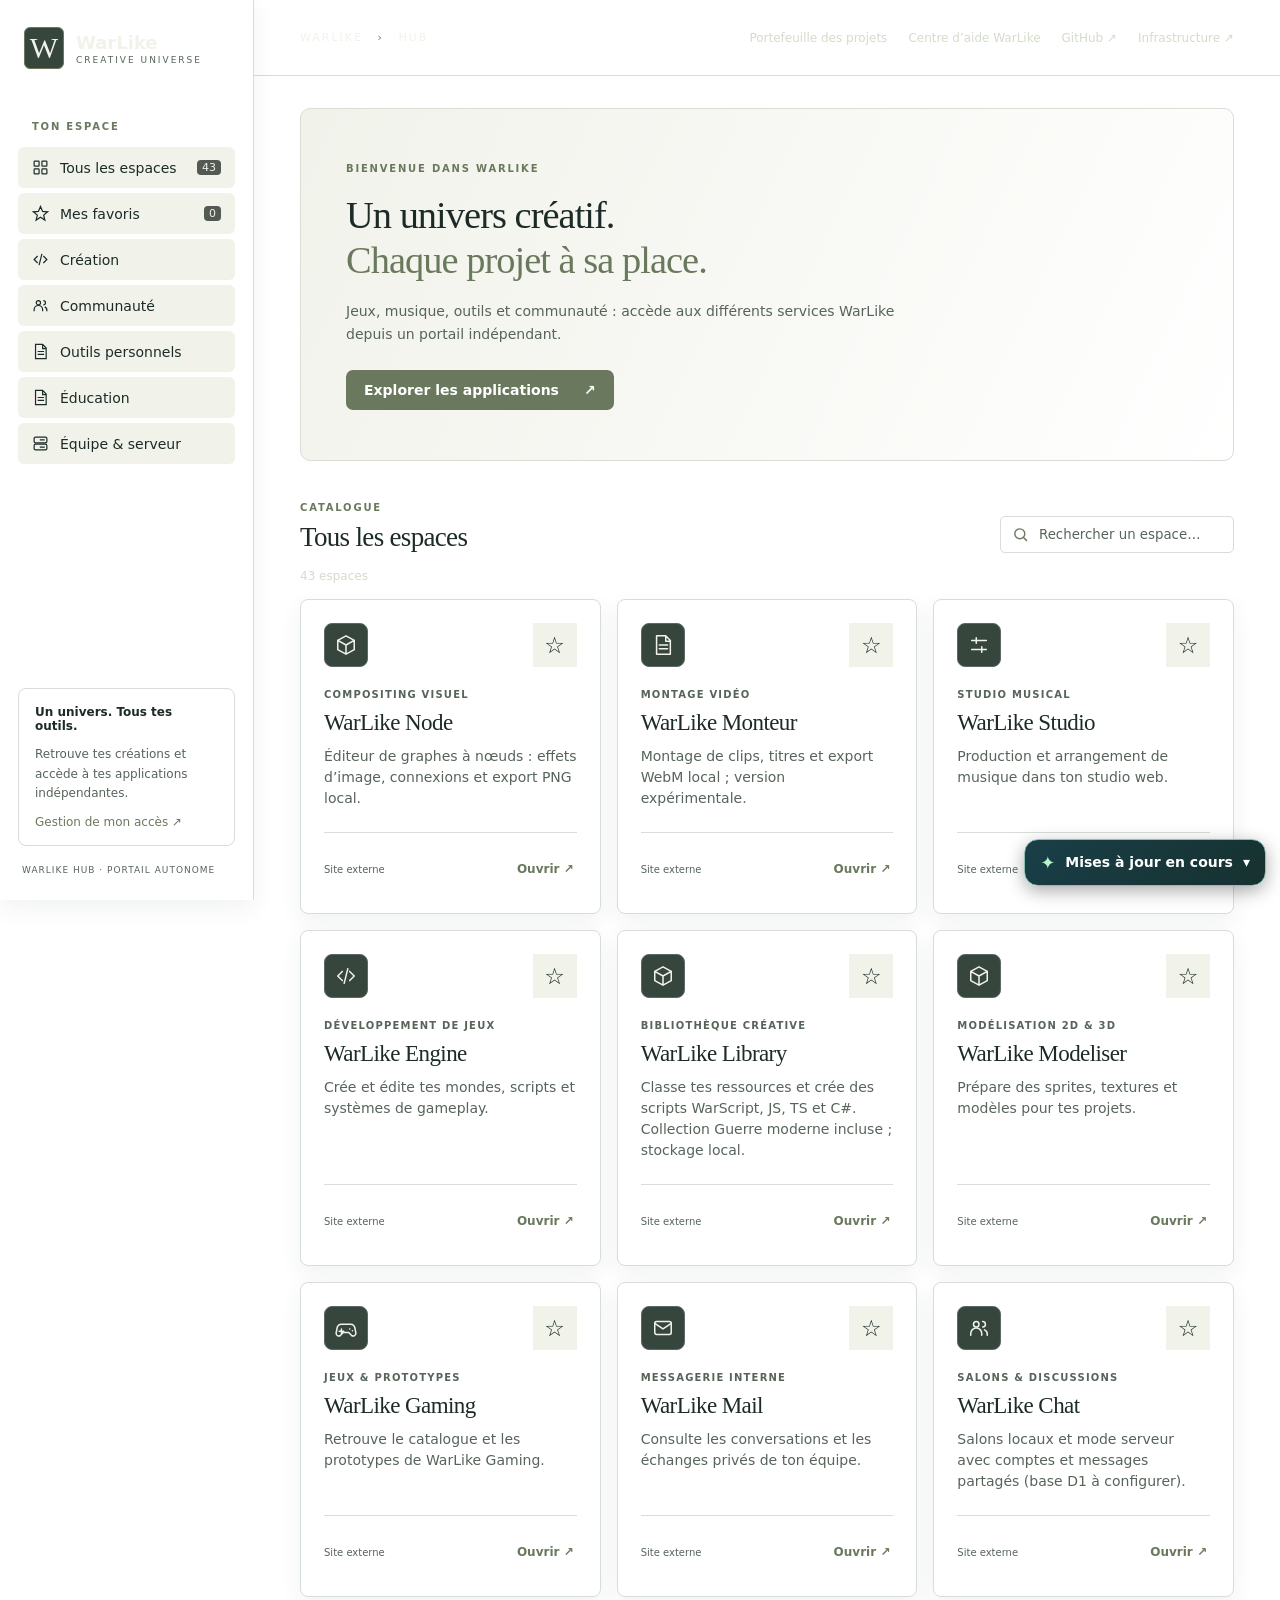
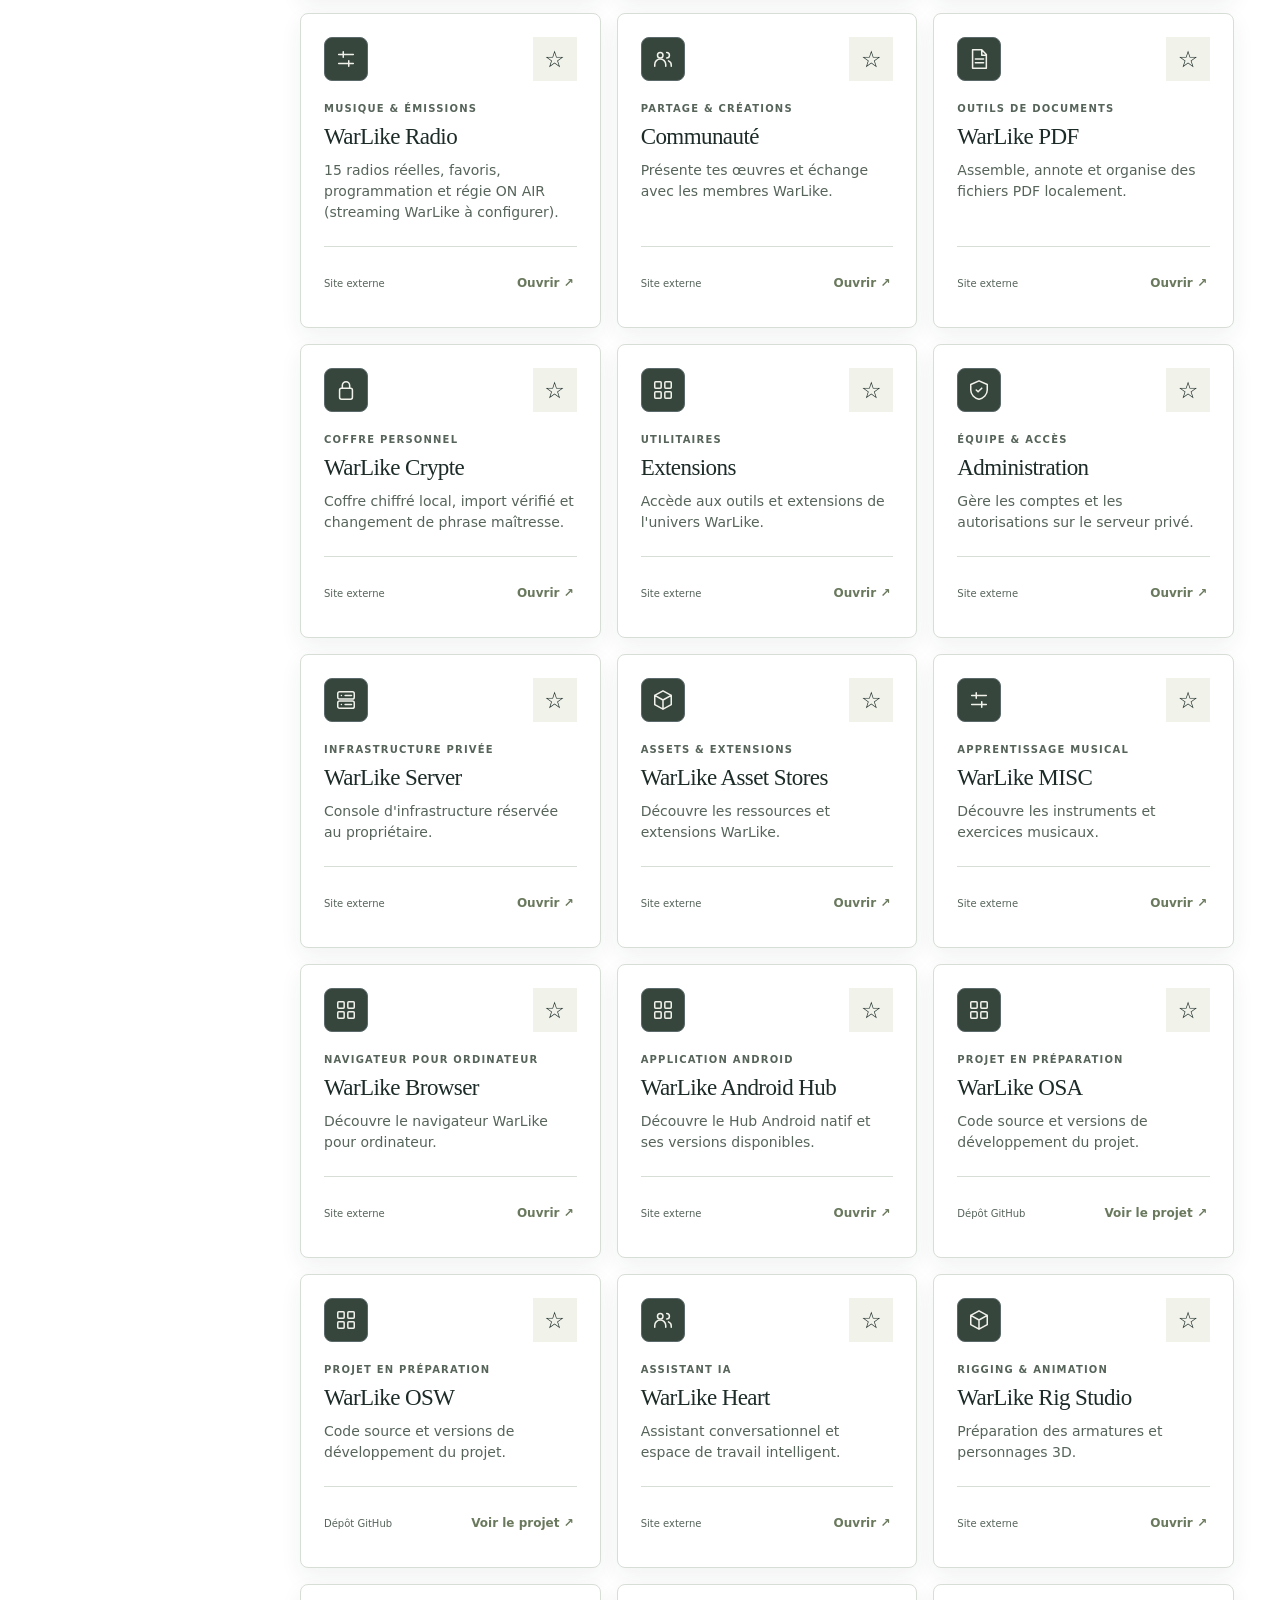
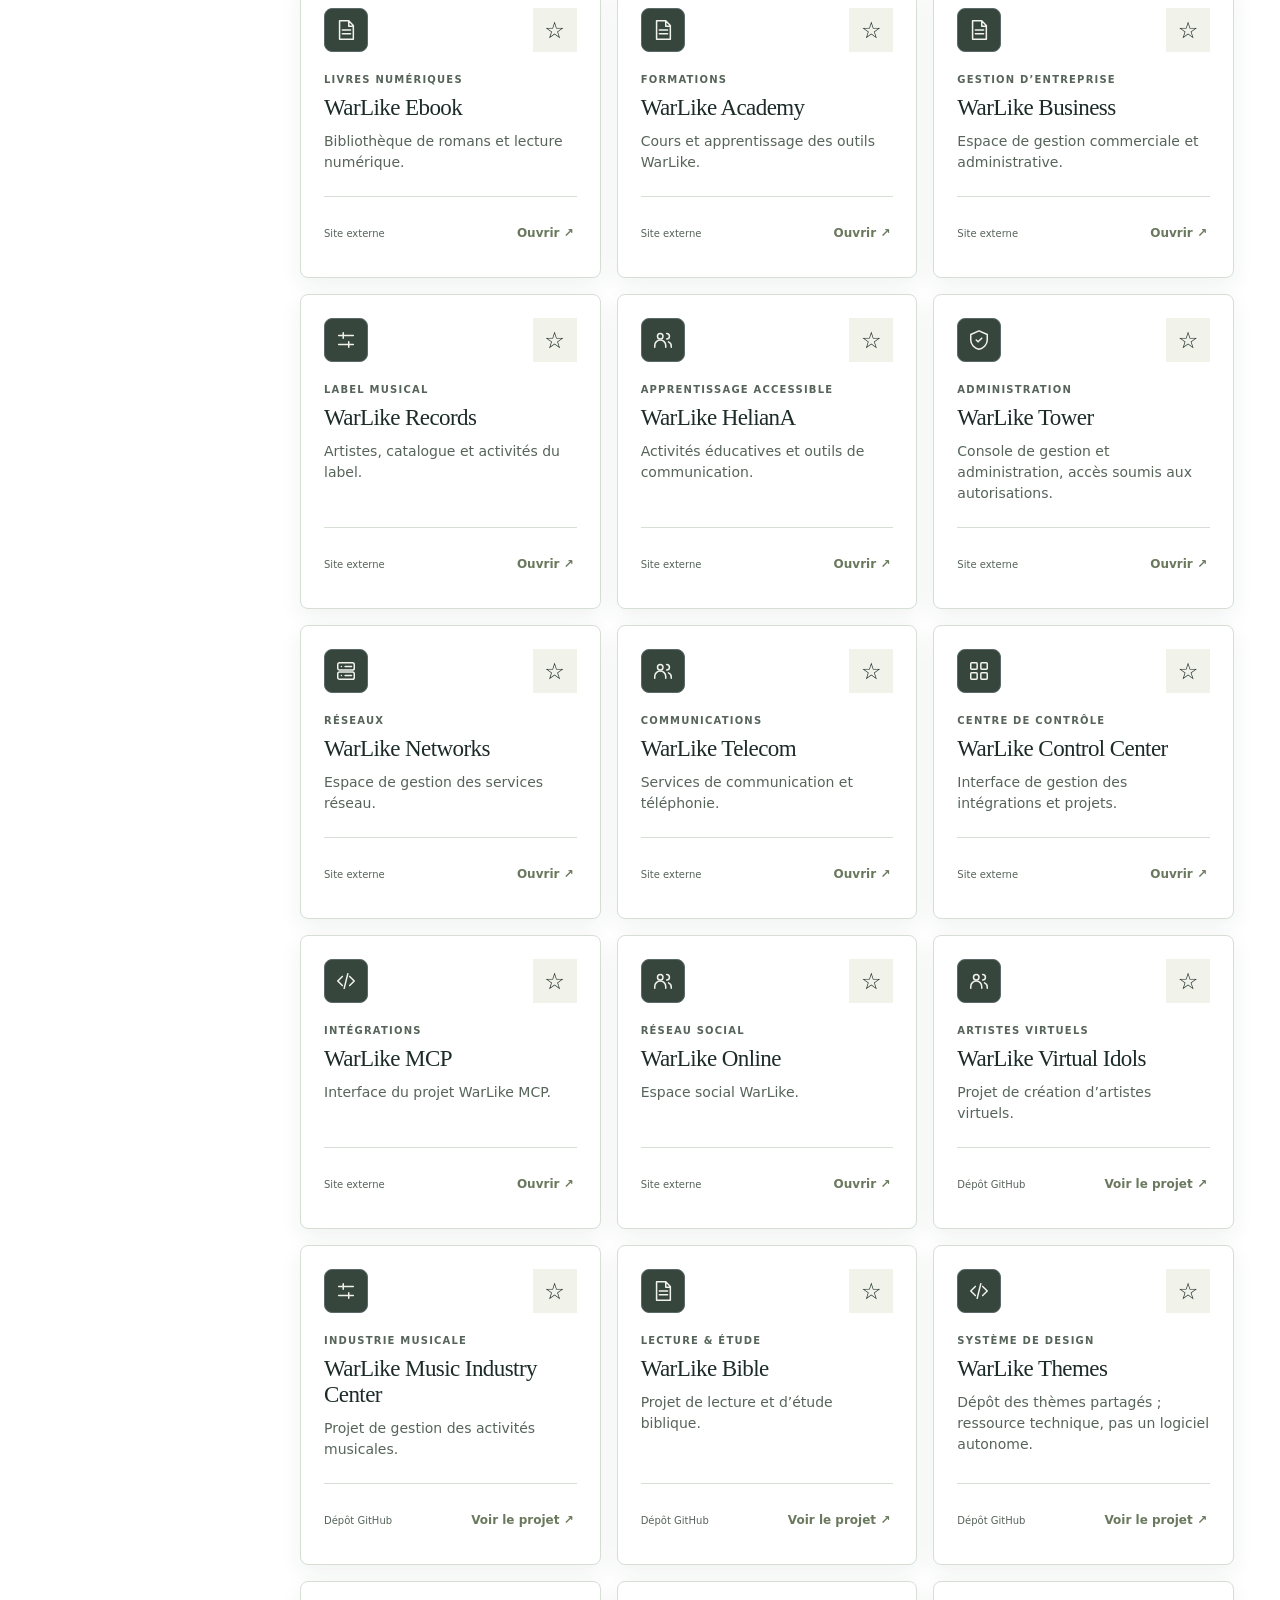
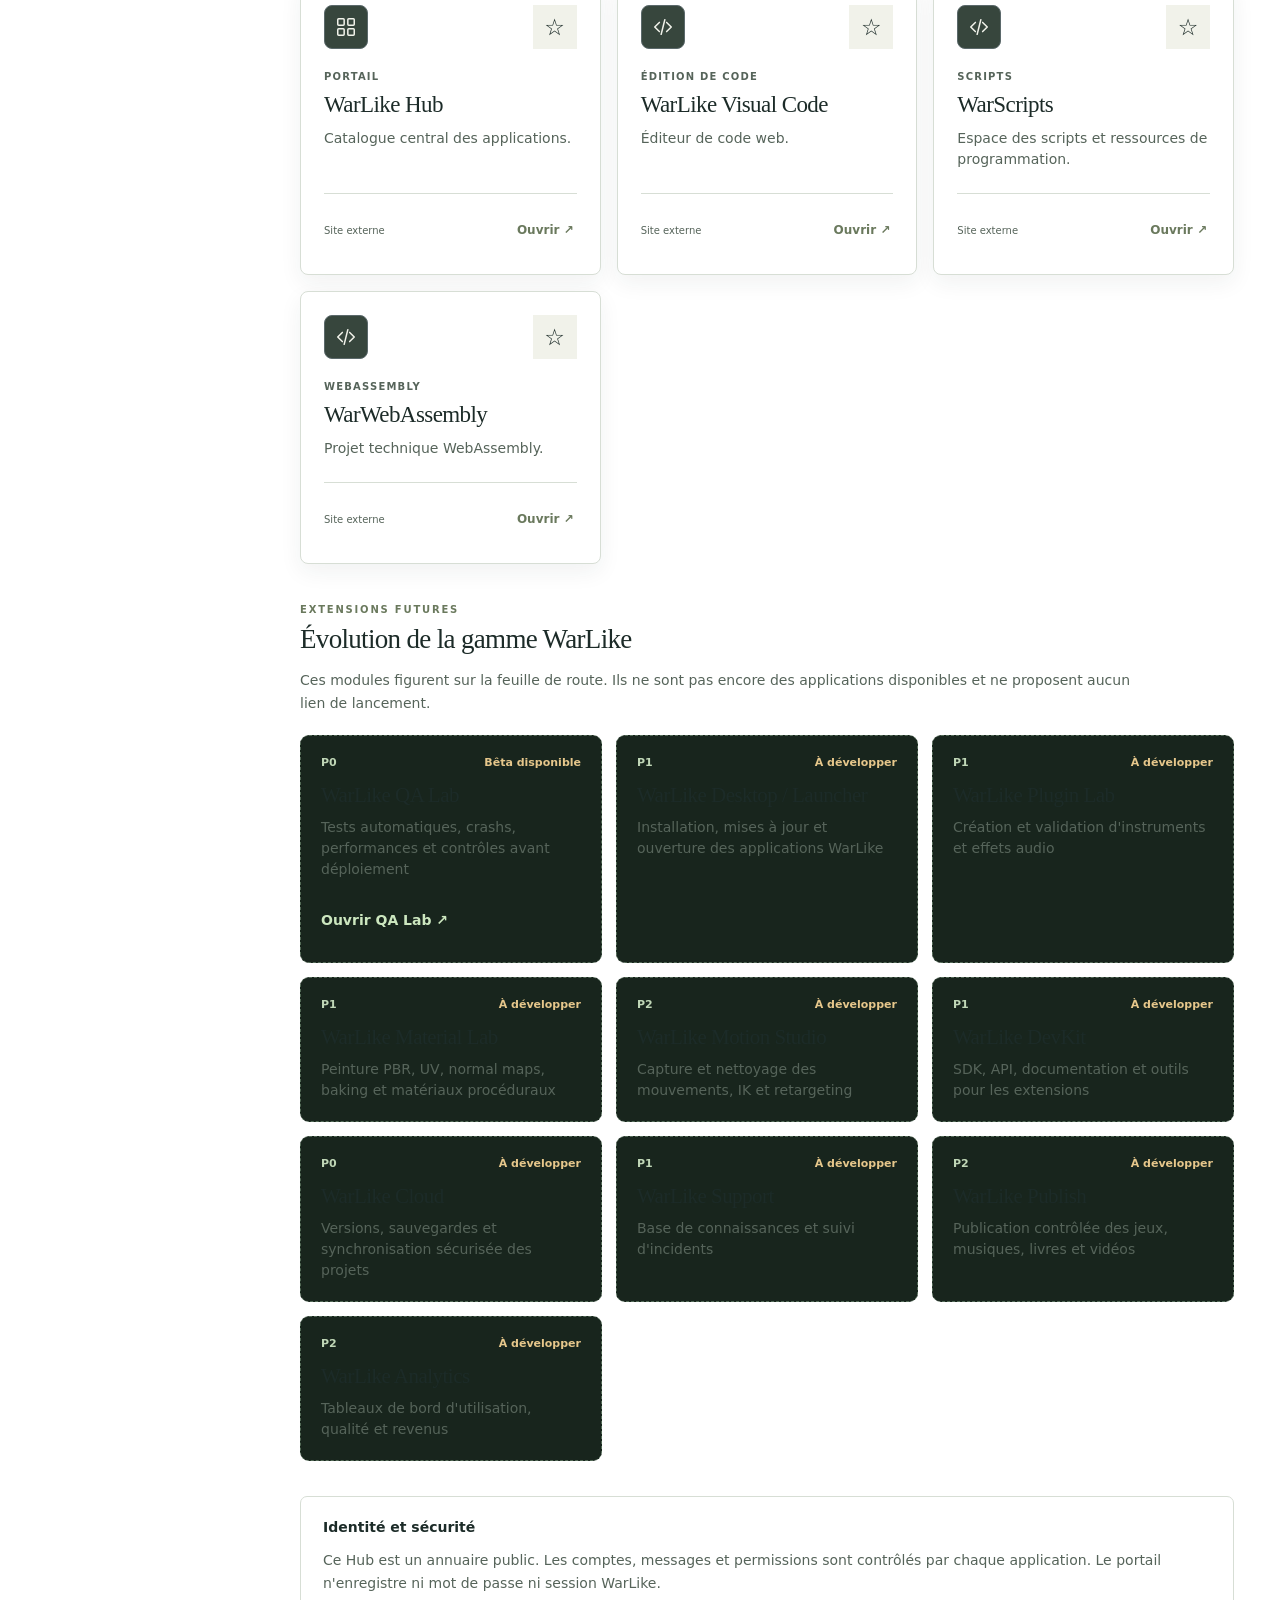
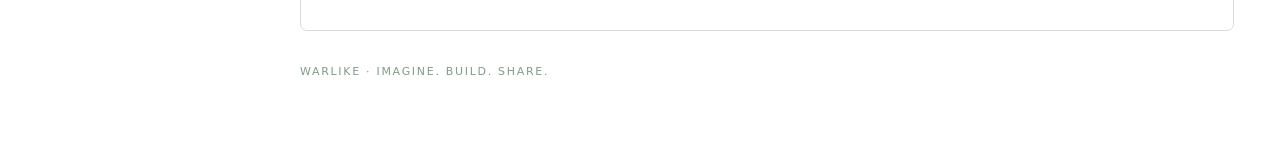
==== commit 1de9ece3: "Complete Hub directory using audited deployments and repository links" ====
--- a/index.html
+++ b/index.html
@@ -2,4 +2,4 @@
 <link rel="stylesheet" href="./design-system/warlike-foundation.css?v=1.1">
 <link rel="stylesheet" href="./design-system/warlike-shell.css?v=1.1">
 <link rel="stylesheet" href="./design-system/warlike-clean.css?v=1">
-<link rel="stylesheet" href="./warlike-update-status.css"></head><body><details class="warlike-update-notice"><summary>Mises à jour en cours</summary><p>WarLike évolue : améliorations et nouvelles fonctionnalités. Vous pouvez continuer à utiliser cette application normalement.</p></details><div class="mobileHeader"><button id="menuToggle" class="menuToggle" type="button" aria-controls="sidebar" aria-expanded="false" aria-label="Ouvrir le menu"><span aria-hidden="true">☰</span><span>Menu</span></button><a href="./" class="mobileBrand" aria-label="WarLike Hub accueil">WARLIKE <span>HUB</span></a><a class="mobileExplore" href="#applications">Applications</a></div><div id="menuBackdrop" class="menuBackdrop" hidden></div><div class="layout"><aside class="side" id="sidebar"><a class="brand" href="./" aria-label="WarLike Hub accueil"><span class="mark">W</span><span><strong>WarLike</strong><small>CREATIVE UNIVERSE</small></span></a><div class="sideLabel">TON ESPACE</div><button class="sideClose" id="menuClose" type="button" aria-label="Fermer le menu">✕ Fermer</button><nav id="nav" class="nav" aria-label="Dossiers"></nav><div class="sideNote"><strong>Un univers. Tous tes outils.</strong><p>Retrouve tes créations et accède à tes applications indépendantes.</p><a href="https://warlike-server.vikktor7.chatgpt.site/inscription" target="_blank" rel="noopener noreferrer">Gestion de mon accès ↗</a></div><p class="footSide">WARLIKE HUB · PORTAIL AUTONOME</p></aside><main class="content"><header class="topbar"><div class="crumb">WARLIKE <span>›</span> HUB</div><div class="toplinks"><a href="./portefeuille.html">Portefeuille des 32 projets</a><a href="./guide.html">Centre d’aide WarLike</a><a href="https://github.com/Motherlode94/WarLike-Hub" target="_blank" rel="noopener noreferrer">GitHub ↗</a><a href="https://warlike-server.vikktor7.chatgpt.site/serveur" target="_blank" rel="noopener noreferrer" title="Infrastructure réservée au propriétaire">Infrastructure ↗</a></div></header><div class="inner"><section class="hero"><span class="eyebrow">BIENVENUE DANS WARLIKE</span><h1>Un univers créatif.<br><em>Chaque projet à sa place.</em></h1><p>Jeux, musique, outils et communauté : accède aux différents services WarLike depuis un portail indépendant.</p><a class="primary" href="#applications">Explorer les applications <span aria-hidden="true">↗</span></a></section><section id="applications" class="directory"><div class="directoryHeading"><div><span class="eyebrow">CATALOGUE</span><h2 id="sectionTitle">Tous les espaces</h2></div><label class="search"><span class="sr">Rechercher un service</span><svg viewBox="0 0 24 24" aria-hidden="true"><circle cx="11" cy="11" r="7"/><path d="m16 16 5 5"/></svg><input id="search" type="search" placeholder="Rechercher un espace…"></label></div><div id="info" class="info"></div><div id="cards" class="cards"></div><div id="empty" class="empty" hidden>Aucune application ne correspond à ta recherche.</div></section><section id="warlike-roadmap" class="roadmap" aria-labelledby="roadmapTitle"><div class="directoryHeading"><div><span class="eyebrow">EXTENSIONS FUTURES</span><h2 id="roadmapTitle">Évolution de la gamme WarLike</h2></div></div><p class="roadmapIntro">Ces modules figurent sur la feuille de route. Ils ne sont pas encore des applications disponibles et ne proposent aucun lien de lancement.</p><div class="roadmapCards" data-roadmap-list></div></section><section class="notice"><strong>Identité et sécurité</strong><p>Ce Hub est un annuaire public. Les comptes, messages et permissions sont contrôlés par chaque application. Le portail n'enregistre ni mot de passe ni session WarLike.</p></section><footer>WARLIKE · IMAGINE. BUILD. SHARE.</footer></div></main></div><script type="module" src="./app.js"></script><script type="module" src="./roadmap.js"></script></body></html>+<link rel="stylesheet" href="./warlike-update-status.css"></head><body><details class="warlike-update-notice"><summary>Mises à jour en cours</summary><p>WarLike évolue : améliorations et nouvelles fonctionnalités. Vous pouvez continuer à utiliser cette application normalement.</p></details><div class="mobileHeader"><button id="menuToggle" class="menuToggle" type="button" aria-controls="sidebar" aria-expanded="false" aria-label="Ouvrir le menu"><span aria-hidden="true">☰</span><span>Menu</span></button><a href="./" class="mobileBrand" aria-label="WarLike Hub accueil">WARLIKE <span>HUB</span></a><a class="mobileExplore" href="#applications">Applications</a></div><div id="menuBackdrop" class="menuBackdrop" hidden></div><div class="layout"><aside class="side" id="sidebar"><a class="brand" href="./" aria-label="WarLike Hub accueil"><span class="mark">W</span><span><strong>WarLike</strong><small>CREATIVE UNIVERSE</small></span></a><div class="sideLabel">TON ESPACE</div><button class="sideClose" id="menuClose" type="button" aria-label="Fermer le menu">✕ Fermer</button><nav id="nav" class="nav" aria-label="Dossiers"></nav><div class="sideNote"><strong>Un univers. Tous tes outils.</strong><p>Retrouve tes créations et accède à tes applications indépendantes.</p><a href="https://warlike-server.pages.dev/connexion" target="_blank" rel="noopener noreferrer">Gestion de mon accès ↗</a></div><p class="footSide">WARLIKE HUB · PORTAIL AUTONOME</p></aside><main class="content"><header class="topbar"><div class="crumb">WARLIKE <span>›</span> HUB</div><div class="toplinks"><a href="./portefeuille.html">Portefeuille des projets</a><a href="./guide.html">Centre d’aide WarLike</a><a href="https://github.com/Motherlode94/WarLike-Hub" target="_blank" rel="noopener noreferrer">GitHub ↗</a><a href="https://warlike-server.pages.dev/serveur" target="_blank" rel="noopener noreferrer" title="Infrastructure réservée au propriétaire">Infrastructure ↗</a></div></header><div class="inner"><section class="hero"><span class="eyebrow">BIENVENUE DANS WARLIKE</span><h1>Un univers créatif.<br><em>Chaque projet à sa place.</em></h1><p>Jeux, musique, outils et communauté : accède aux différents services WarLike depuis un portail indépendant.</p><a class="primary" href="#applications">Explorer les applications <span aria-hidden="true">↗</span></a></section><section id="applications" class="directory"><div class="directoryHeading"><div><span class="eyebrow">CATALOGUE</span><h2 id="sectionTitle">Tous les espaces</h2></div><label class="search"><span class="sr">Rechercher un service</span><svg viewBox="0 0 24 24" aria-hidden="true"><circle cx="11" cy="11" r="7"/><path d="m16 16 5 5"/></svg><input id="search" type="search" placeholder="Rechercher un espace…"></label></div><div id="info" class="info"></div><div id="cards" class="cards"></div><div id="empty" class="empty" hidden>Aucune application ne correspond à ta recherche.</div></section><section id="warlike-roadmap" class="roadmap" aria-labelledby="roadmapTitle"><div class="directoryHeading"><div><span class="eyebrow">EXTENSIONS FUTURES</span><h2 id="roadmapTitle">Évolution de la gamme WarLike</h2></div></div><p class="roadmapIntro">Ces modules figurent sur la feuille de route. Ils ne sont pas encore des applications disponibles et ne proposent aucun lien de lancement.</p><div class="roadmapCards" data-roadmap-list></div></section><section class="notice"><strong>Identité et sécurité</strong><p>Ce Hub est un annuaire public. Les comptes, messages et permissions sont contrôlés par chaque application. Le portail n'enregistre ni mot de passe ni session WarLike.</p></section><footer>WARLIKE · IMAGINE. BUILD. SHARE.</footer></div></main></div><script type="module" src="./app.js"></script><script type="module" src="./roadmap.js"></script></body></html>
